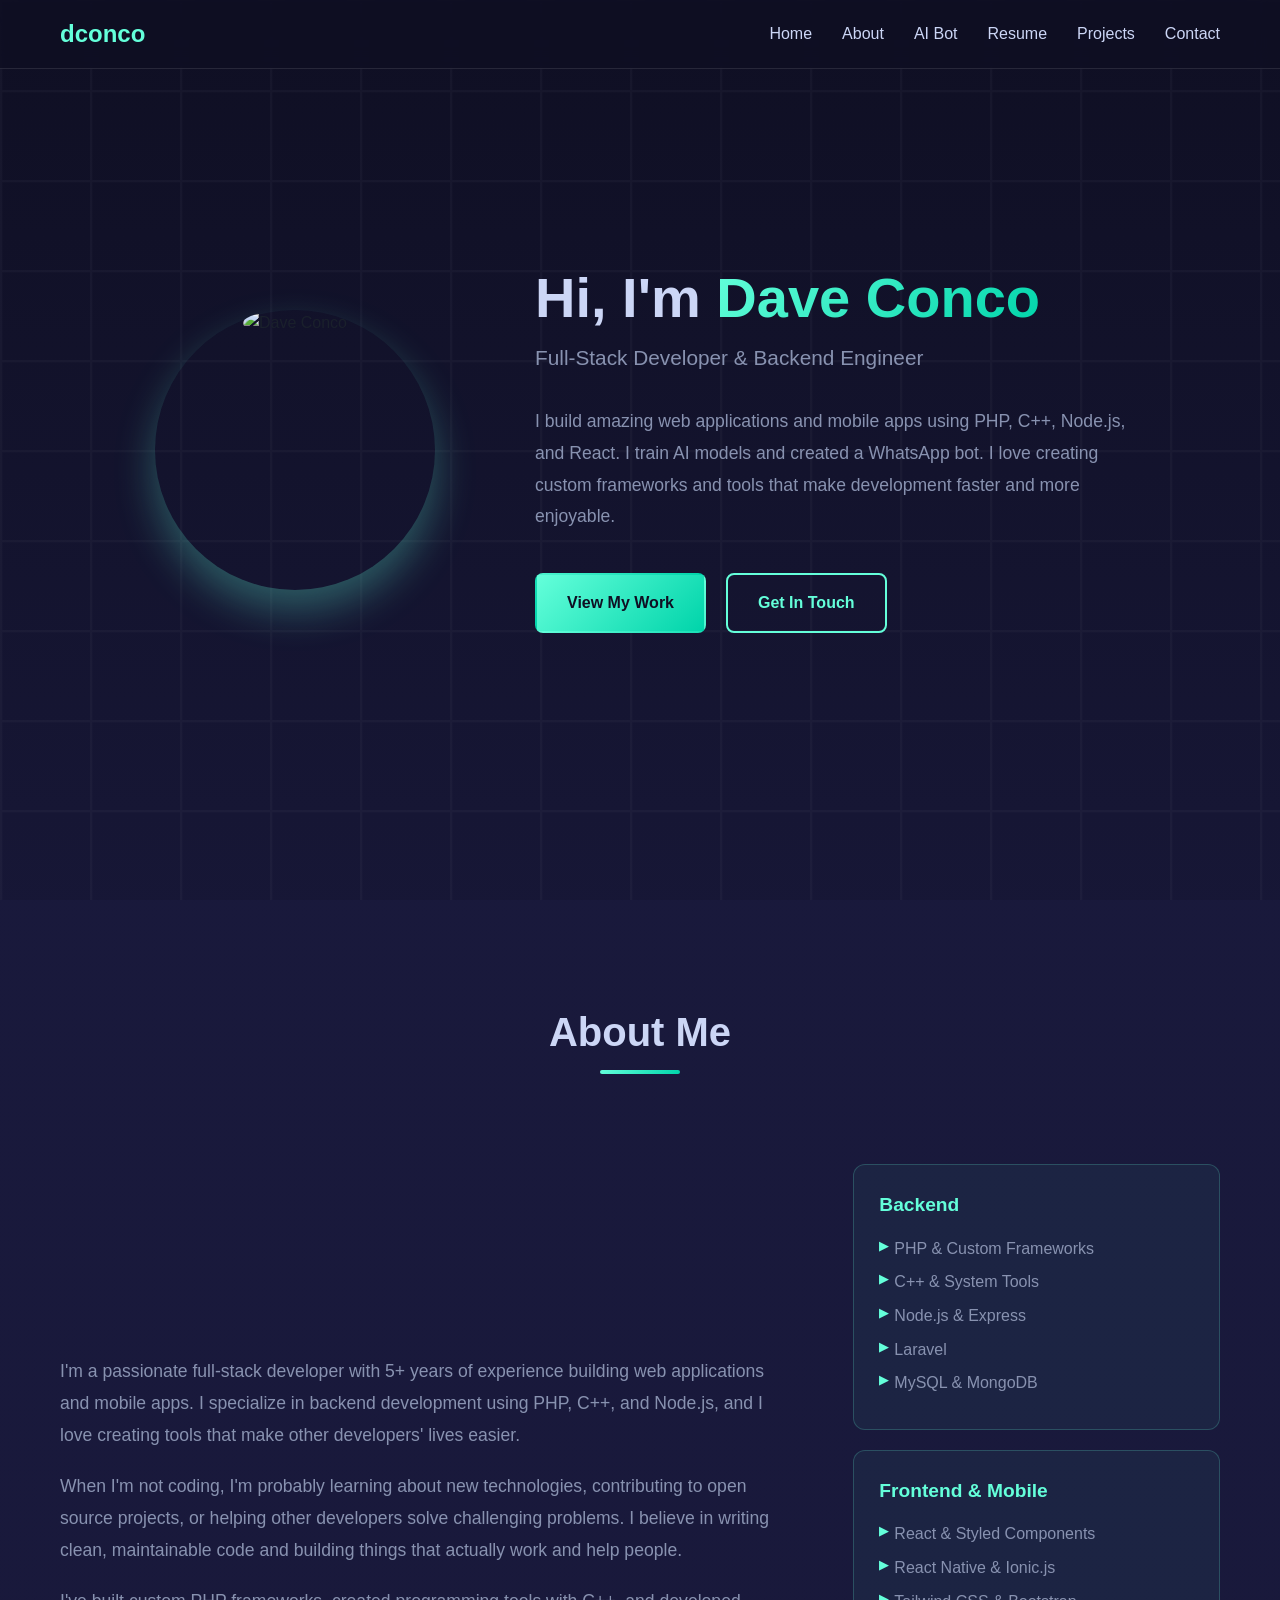
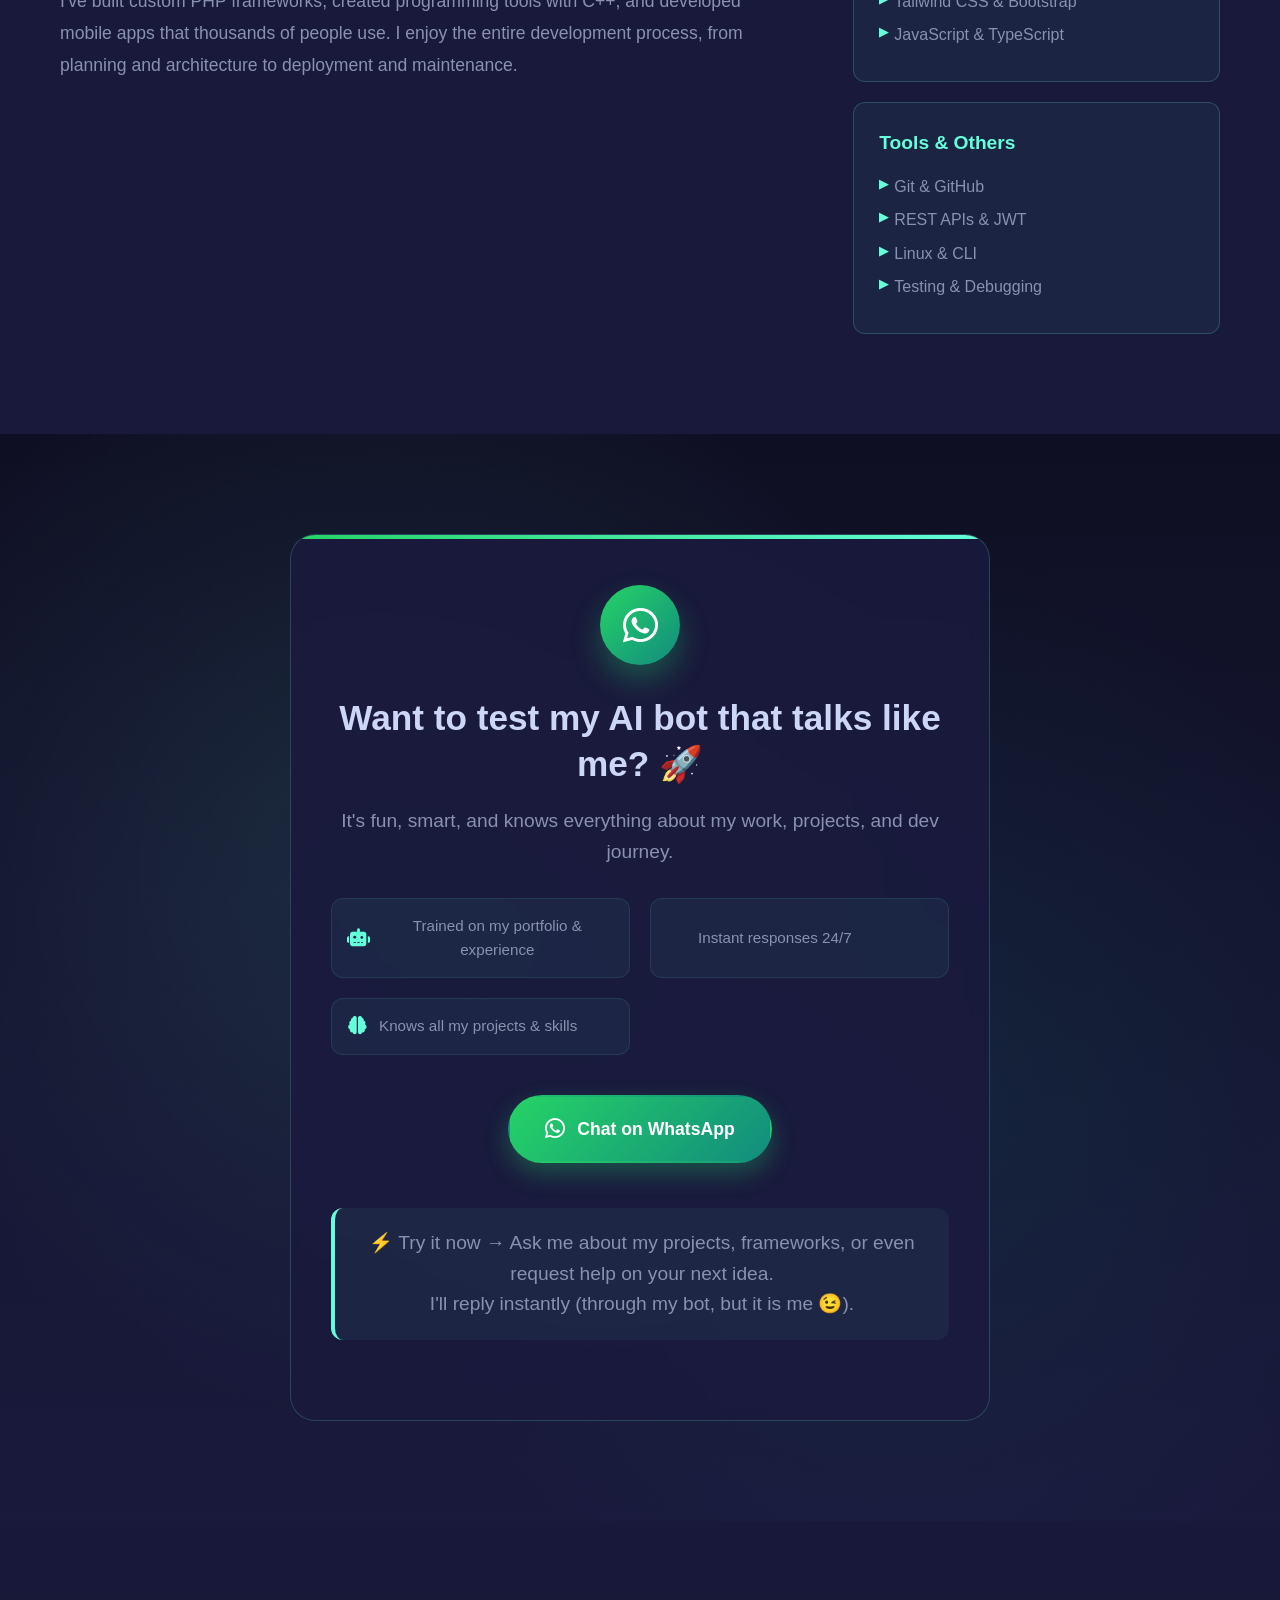
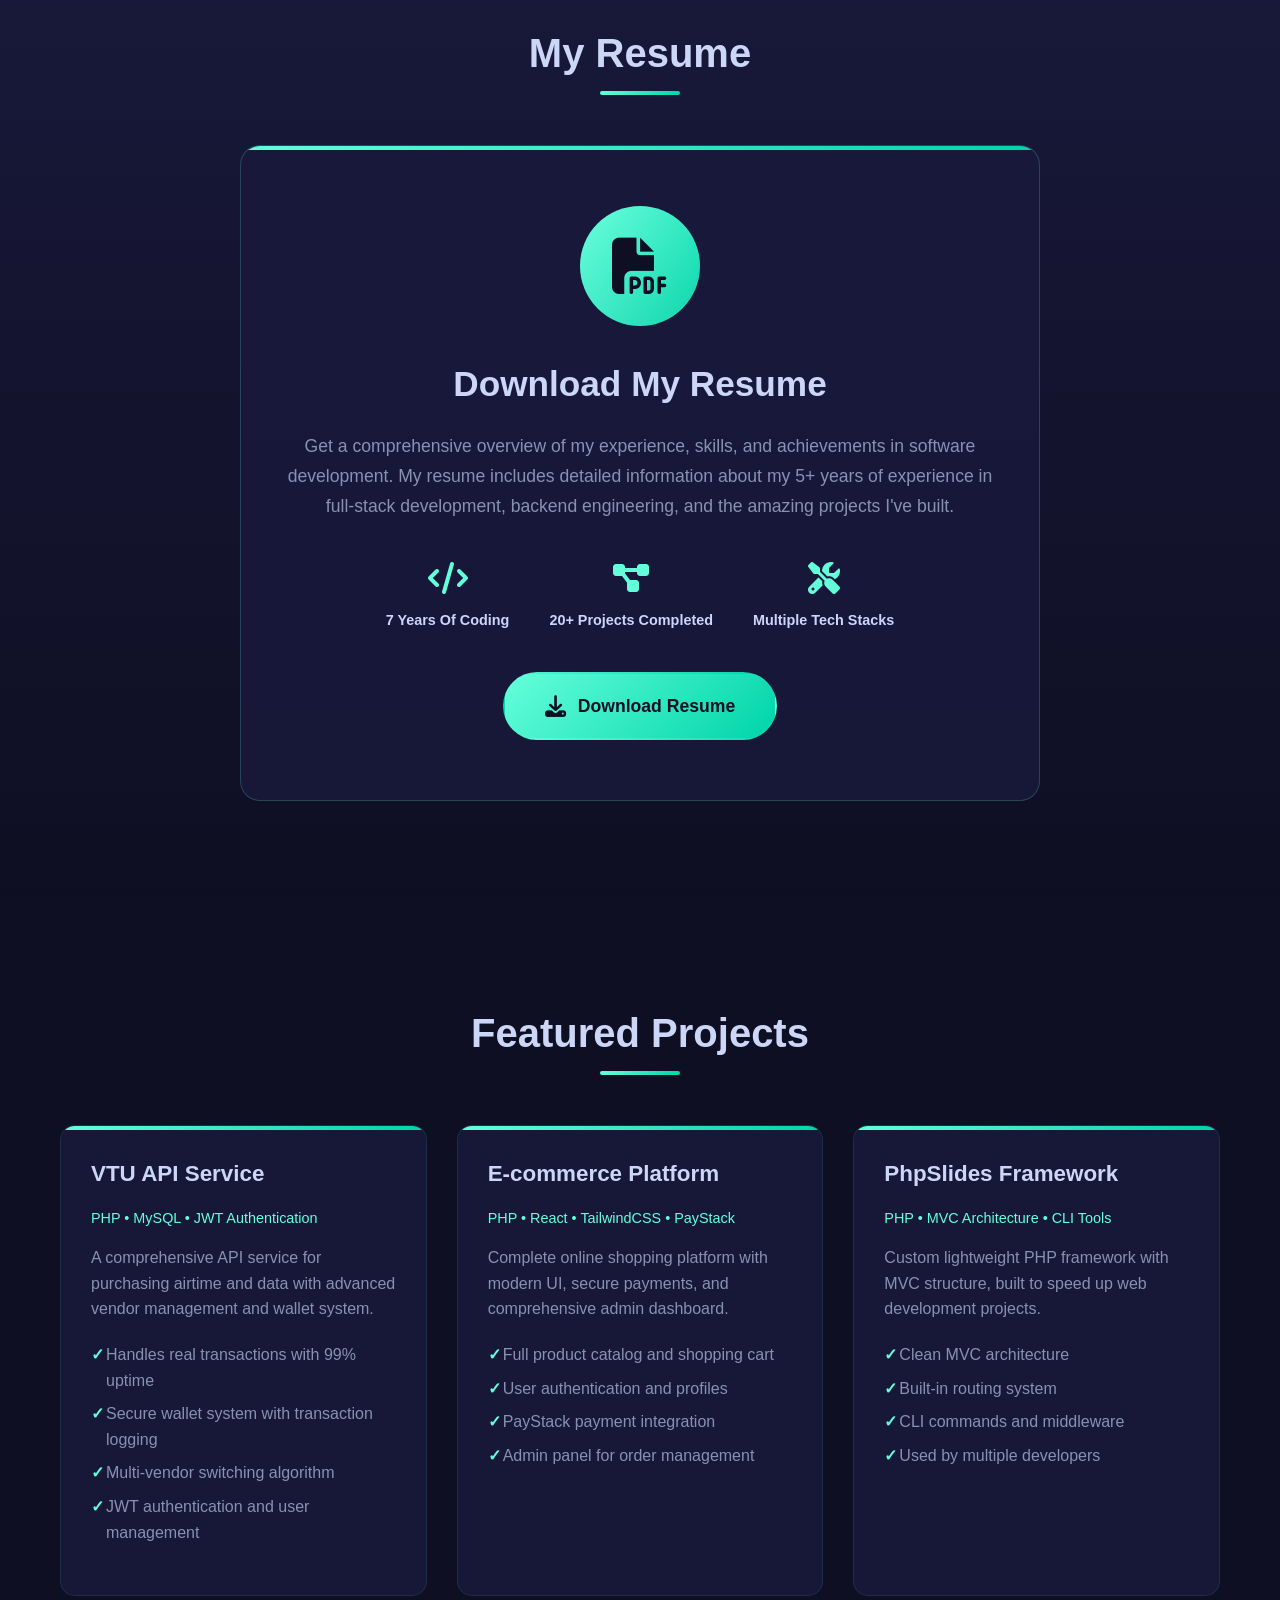
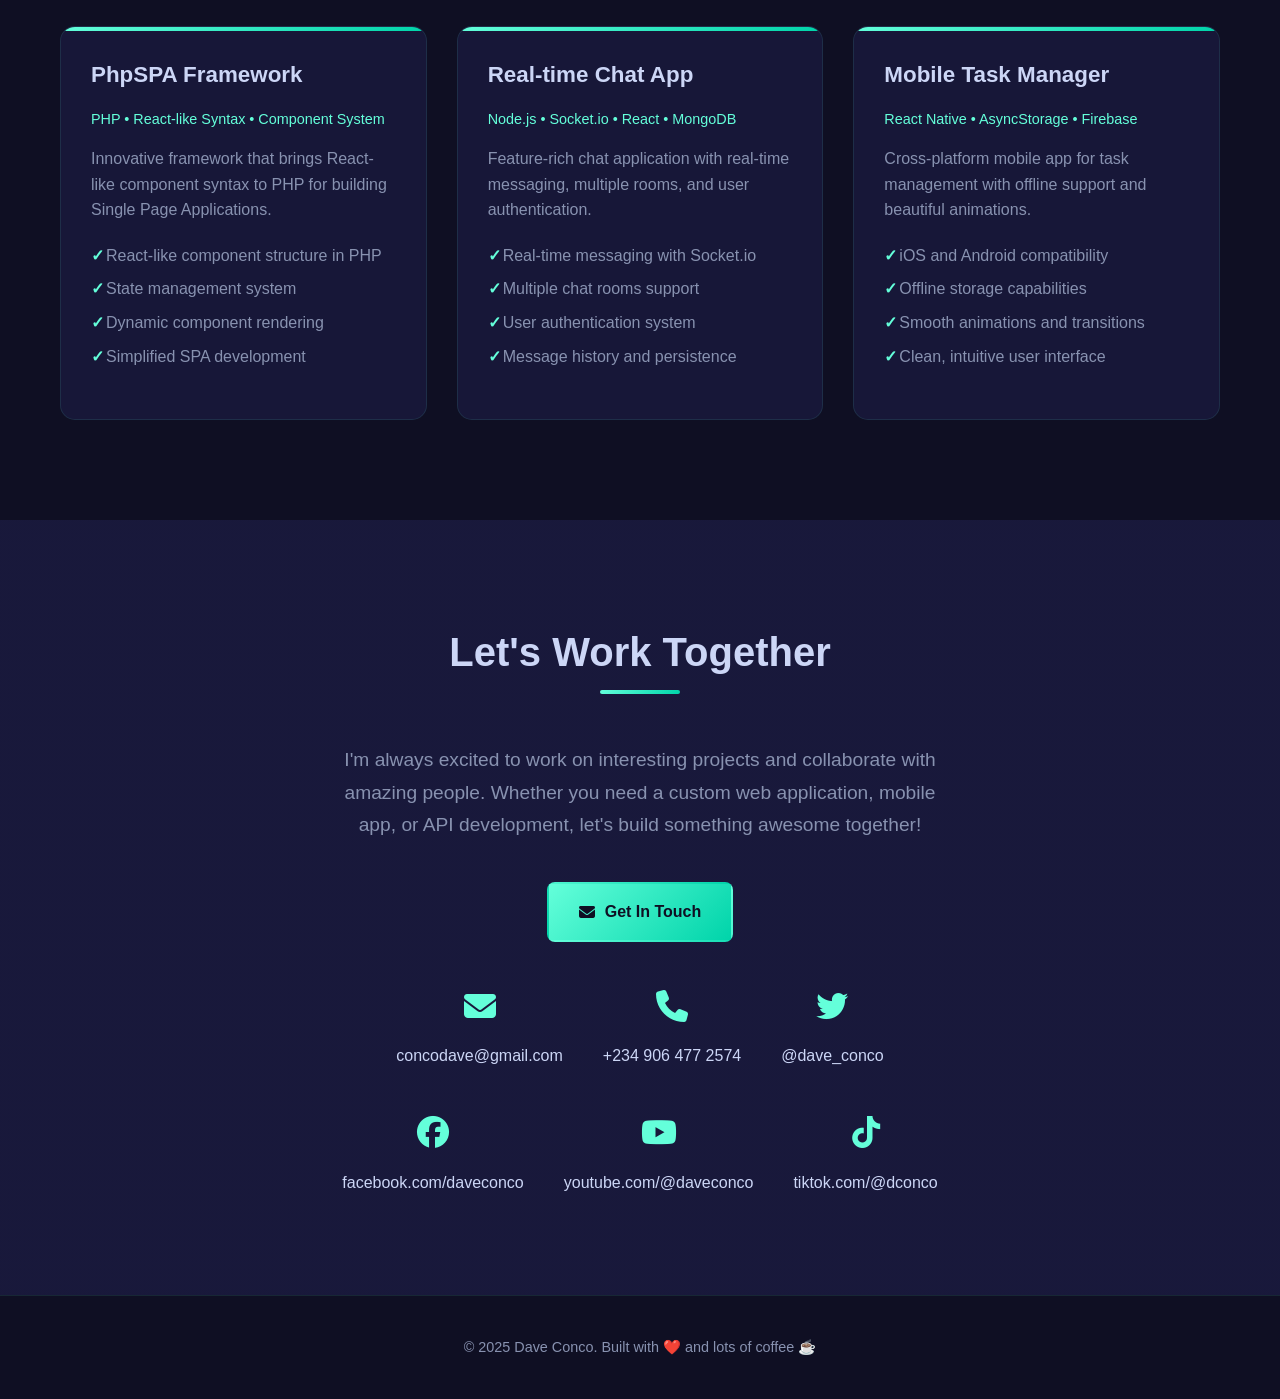
==== index.html @ a8ca1ff0 "updated years of experience" ====
<!doctype html>
<html lang="en">
	<head>
		<meta charset="UTF-8" />
		<meta name="viewport" content="width=device-width, initial-scale=1.0" />
		<title>
			Dave Conco - Full-Stack Developer & Backend Engineer | Portfolio
		</title>

		<!-- PRIMARY META TAGS -->
		<meta name="author" content="Dave Conco" />
		<meta name="developer" content="dconco" />
		<meta name="copyright" content="Dave Conco" />
		<meta name="robots" content="index, follow" />
		<meta name="language" content="English" />
		<meta name="revisit-after" content="7 days" />
		<meta
			name="keywords"
			content="Dave Conco, dconco, full-stack developer, backend engineer, software developer, web developer, PHP developer, Node.js developer, React developer, mobile app developer, portfolio, resume, programmer, PhpSPA, C++ developer, Laravel developer, API developer"
		/>
		<meta
			name="description"
			content="Dave Conco is a Full-Stack Developer & Backend Engineer with 5+ years of experience. Specializing in PHP, C++, Node.js, React, and mobile app development. Creator of PhpSlides framework and multiple successful web applications."
		/>

		<!-- CANONICAL URL -->
		<link rel="canonical" href="https://dconco.github.io/" />

		<!-- OPEN GRAPH / FACEBOOK META TAGS -->
		<meta property="og:type" content="website" />
		<meta property="og:url" content="https://dconco.github.io/" />
		<meta property="og:site_name" content="Dave Conco Portfolio" />
		<meta
			property="og:title"
			content="Dave Conco - Full-Stack Developer & Backend Engineer"
		/>
		<meta
			property="og:description"
			content="Full-Stack Developer with 5+ years of experience building web applications and mobile apps. Specializing in PHP, C++, Node.js, React, and backend engineering."
		/>
		<meta
			property="og:image"
			content="https://raw.githubusercontent.com/dconco/dconco/refs/heads/main/profile3.png"
		/>
		<meta
			property="og:image:secure_url"
			content="https://raw.githubusercontent.com/dconco/dconco/refs/heads/main/profile3.png"
		/>
		<meta property="og:image:width" content="1200" />
		<meta property="og:image:height" content="630" />
		<meta property="og:image:alt" content="Dave Conco - Software Developer" />
		<meta property="og:locale" content="en_US" />

		<!-- TWITTER CARD META TAGS -->
		<meta name="twitter:card" content="summary_large_image" />
		<meta name="twitter:url" content="https://dconco.github.io/" />
		<meta
			name="twitter:title"
			content="Dave Conco - Full-Stack Developer & Backend Engineer"
		/>
		<meta
			name="twitter:description"
			content="Full-Stack Developer with 5+ years of experience building web applications and mobile apps. Specializing in PHP, C++, Node.js, React, and backend engineering."
		/>
		<meta
			name="twitter:image"
			content="https://raw.githubusercontent.com/dconco/dconco/refs/heads/main/profile3.png"
		/>
		<meta
			name="twitter:image:alt"
			content="Dave Conco - Software Developer"
		/>
		<meta name="twitter:creator" content="@dave_conco" />
		<meta name="twitter:site" content="@dave_conco" />

		<!-- THEME COLOR FOR MOBILE BROWSERS -->
		<meta name="theme-color" content="#667eea" />
		<meta name="msapplication-TileColor" content="#667eea" />

		<!-- FAV AND ICONS   -->
		<link
			rel="icon"
			href="https://raw.githubusercontent.com/dconco/dconco/refs/heads/main/profile3.png"
		/>
		<link
			rel="shortcut icon"
			href="https://raw.githubusercontent.com/dconco/dconco/refs/heads/main/profile3.png"
		/>
		<link
			rel="apple-touch-icon"
			href="https://raw.githubusercontent.com/dconco/dconco/refs/heads/main/profile3.png"
		/>

		<!-- STYLESHEET -->
		<link
			rel="stylesheet"
			href="https://cdnjs.cloudflare.com/ajax/libs/font-awesome/6.4.0/css/all.min.css"
		/>
		<link rel="stylesheet" href="css/style.css" type="text/css" media="all" />

		<!-- STRUCTURED DATA (JSON-LD) -->
		<script type="application/ld+json">
			{
				"@context": "https://schema.org",
				"@type": "Person",
				"name": "Dave Conco",
				"alternateName": "dconco",
				"url": "https://dconco.github.io",
				"image": "https://raw.githubusercontent.com/dconco/dconco/refs/heads/main/profile3.png",
				"jobTitle": "Full-Stack Developer & Backend Engineer",
				"worksFor": {
					"@type": "Organization",
					"name": "Freelance"
				},
				"description": "Full-Stack Developer with 5+ years of experience building web applications and mobile apps",
				"email": "concodave@gmail.com",
				"telephone": "+2349064772574",
				"sameAs": [
					"https://github.com/dconco",
					"https://x.com/dave_conco",
					"https://facebook.com/daveconco",
					"https://youtube.com/@daveconco",
					"https://tiktok.com/@dconco"
				],
				"knowsAbout": [
					"PHP",
					"C++",
					"Node.js",
					"React",
					"React Native",
					"Laravel",
					"MySQL",
					"MongoDB",
					"Full-Stack Development",
					"Backend Engineering",
					"Mobile App Development",
					"API Development"
				]
			}
		</script>
		<script type="application/ld+json">
			{
				"@context": "https://schema.org",
				"@type": "WebSite",
				"name": "Dave Conco Portfolio",
				"url": "https://dconco.github.io",
				"description": "Portfolio website of Dave Conco - Full-Stack Developer & Backend Engineer",
				"author": {
					"@type": "Person",
					"name": "Dave Conco"
				},
				"inLanguage": "en-US"
			}
		</script>
		<script type="application/ld+json">
			{
				"@context": "https://schema.org",
				"@type": "ProfilePage",
				"mainEntity": {
					"@type": "Person",
					"name": "Dave Conco",
					"alternateName": "dconco",
					"url": "https://dconco.github.io",
					"image": "https://raw.githubusercontent.com/dconco/dconco/refs/heads/main/profile3.png",
					"description": "Full-Stack Developer & Backend Engineer with 5+ years of experience"
				}
			}
		</script>
	</head>
	<body>
		<nav>
			<div class="container">
				<a href="#" class="logo">dconco</a>
				<ul class="nav-links">
					<li><a href="#home">Home</a></li>
					<li><a href="#about">About</a></li>
					<li><a href="#ai-bot">AI Bot</a></li>
					<li><a href="#resume">Resume</a></li>
					<li><a href="#projects">Projects</a></li>
					<li><a href="#contact">Contact</a></li>
				</ul>
			</div>
		</nav>

		<section id="home" class="hero">
			<div class="container">
				<div class="hero-content">
					<div class="hero-image floating">
						<div class="profile-pic">
							<img
								src="https://raw.githubusercontent.com/dconco/dconco/refs/heads/main/profile3.png"
								alt="Dave Conco"
							/>
						</div>
					</div>
					<div class="hero-text animate-in">
						<h1>Hi, I'm <span class="highlight">Dave Conco</span></h1>
						<p class="subtitle">
							Full-Stack Developer & Backend Engineer
						</p>
						<p>
							I build amazing web applications and mobile apps using PHP,
							C++, Node.js, and React. I train AI models and created a
							WhatsApp bot. I love creating custom frameworks and tools
							that make development faster and more enjoyable.
						</p>
						<div class="cta-buttons">
							<a href="#projects" class="btn btn-primary"
								>View My Work</a
							>
							<a href="#contact" class="btn btn-secondary"
								>Get In Touch</a
							>
						</div>
					</div>
				</div>
			</div>
		</section>

		<section id="about" class="about">
			<div class="container">
				<h2 class="section-title">About Me</h2>
				<div class="about-content">
					<div class="about-text">
						<p>
							I'm a passionate full-stack developer with 5+ years of
							experience building web applications and mobile apps. I
							specialize in backend development using PHP, C++, and
							Node.js, and I love creating tools that make other
							developers' lives easier.
						</p>
						<p>
							When I'm not coding, I'm probably learning about new
							technologies, contributing to open source projects, or
							helping other developers solve challenging problems. I
							believe in writing clean, maintainable code and building
							things that actually work and help people.
						</p>
						<p>
							I've built custom PHP frameworks, created programming tools
							with C++, and developed mobile apps that thousands of
							people use. I enjoy the entire development process, from
							planning and architecture to deployment and maintenance.
						</p>
					</div>
					<div class="skills-grid">
						<div class="skill-category">
							<h3>Backend</h3>
							<ul>
								<li>PHP & Custom Frameworks</li>
								<li>C++ & System Tools</li>
								<li>Node.js & Express</li>
								<li>Laravel</li>
								<li>MySQL & MongoDB</li>
							</ul>
						</div>
						<div class="skill-category">
							<h3>Frontend & Mobile</h3>
							<ul>
								<li>React & Styled Components</li>
								<li>React Native & Ionic.js</li>
								<li>Tailwind CSS & Bootstrap</li>
								<li>JavaScript & TypeScript</li>
							</ul>
						</div>
						<div class="skill-category">
							<h3>Tools & Others</h3>
							<ul>
								<li>Git & GitHub</li>
								<li>REST APIs & JWT</li>
								<li>Linux & CLI</li>
								<li>Testing & Debugging</li>
							</ul>
						</div>
					</div>
				</div>
			</div>
		</section>

		<section id="ai-bot" class="ai-bot">
			<div class="container">
				<div class="ai-bot-content">
					<div class="ai-bot-card">
						<div class="ai-bot-icon">
							<i class="fab fa-whatsapp"></i>
						</div>
						<h2>Want to test my AI bot that talks like me? 🚀</h2>
						<p>
							It's fun, smart, and knows everything about my work,
							projects, and dev journey.
						</p>
						<div class="ai-bot-features">
							<div class="feature-item">
								<i class="fas fa-robot"></i>
								<span>Trained on my portfolio & experience</span>
							</div>
							<div class="feature-item">
								<i class="fas fa-lightning-bolt"></i>
								<span>Instant responses 24/7</span>
							</div>
							<div class="feature-item">
								<i class="fas fa-brain"></i>
								<span>Knows all my projects & skills</span>
							</div>
						</div>
						<a
							href="https://wa.me/2349064772574?text=Hi%20Dave!%20Coming%20from%20your%20portfolio,%20whats'up!"
							class="btn btn-whatsapp"
							target="_blank"
							rel="noopener noreferrer"
						>
							<i class="fab fa-whatsapp"></i>
							Chat on WhatsApp
						</a>
						<p class="ai-bot-cta">
							⚡ Try it now → Ask me about my projects, frameworks, or
							even request help on your next idea.<br />
							I'll reply instantly (through my bot, but it is me 😉).
						</p>
					</div>
				</div>
			</div>
		</section>

		<section id="resume" class="resume">
			<div class="container">
				<h2 class="section-title">My Resume</h2>
				<div class="resume-content">
					<div class="resume-preview">
						<div class="resume-icon">
							<i class="fas fa-file-pdf"></i>
						</div>
						<h3>Download My Resume</h3>
						<p>
							Get a comprehensive overview of my experience, skills, and
							achievements in software development. My resume includes
							detailed information about my 5+ years of experience in
							full-stack development, backend engineering, and the
							amazing projects I've built.
						</p>
						<div class="resume-highlights">
							<div class="highlight-item">
								<i class="fas fa-code"></i>
								<span>7 Years Of Coding</span>
							</div>
							<div class="highlight-item">
								<i class="fas fa-project-diagram"></i>
								<span>20+ Projects Completed</span>
							</div>
							<div class="highlight-item">
								<i class="fas fa-tools"></i>
								<span>Multiple Tech Stacks</span>
							</div>
						</div>
						<a
							href="https://drive.google.com/file/d/12BoysAcxwwBIPOdyO3m_4AR2lLsDroHB/view?usp=sharing"
							class="btn btn-resume"
							target="_blank"
							rel="noopener noreferrer"
						>
							<i class="fas fa-download"></i>
							Download Resume
						</a>
					</div>
				</div>
			</div>
		</section>

		<section id="projects" class="projects">
			<div class="container">
				<h2 class="section-title">Featured Projects</h2>
				<div class="projects-grid">
					<div class="project-card">
						<h3>VTU API Service</h3>
						<div class="project-tech">
							PHP • MySQL • JWT Authentication
						</div>
						<p>
							A comprehensive API service for purchasing airtime and data
							with advanced vendor management and wallet system.
						</p>
						<ul>
							<li>Handles real transactions with 99% uptime</li>
							<li>Secure wallet system with transaction logging</li>
							<li>Multi-vendor switching algorithm</li>
							<li>JWT authentication and user management</li>
						</ul>
					</div>

					<div class="project-card">
						<h3>E-commerce Platform</h3>
						<div class="project-tech">
							PHP • React • TailwindCSS • PayStack
						</div>
						<p>
							Complete online shopping platform with modern UI, secure
							payments, and comprehensive admin dashboard.
						</p>
						<ul>
							<li>Full product catalog and shopping cart</li>
							<li>User authentication and profiles</li>
							<li>PayStack payment integration</li>
							<li>Admin panel for order management</li>
						</ul>
					</div>

					<div class="project-card">
						<h3>PhpSlides Framework</h3>
						<div class="project-tech">
							PHP • MVC Architecture • CLI Tools
						</div>
						<p>
							Custom lightweight PHP framework with MVC structure, built
							to speed up web development projects.
						</p>
						<ul>
							<li>Clean MVC architecture</li>
							<li>Built-in routing system</li>
							<li>CLI commands and middleware</li>
							<li>Used by multiple developers</li>
						</ul>
					</div>

					<div class="project-card">
						<h3>PhpSPA Framework</h3>
						<div class="project-tech">
							PHP • React-like Syntax • Component System
						</div>
						<p>
							Innovative framework that brings React-like component
							syntax to PHP for building Single Page Applications.
						</p>
						<ul>
							<li>React-like component structure in PHP</li>
							<li>State management system</li>
							<li>Dynamic component rendering</li>
							<li>Simplified SPA development</li>
						</ul>
					</div>

					<div class="project-card">
						<h3>Real-time Chat App</h3>
						<div class="project-tech">
							Node.js • Socket.io • React • MongoDB
						</div>
						<p>
							Feature-rich chat application with real-time messaging,
							multiple rooms, and user authentication.
						</p>
						<ul>
							<li>Real-time messaging with Socket.io</li>
							<li>Multiple chat rooms support</li>
							<li>User authentication system</li>
							<li>Message history and persistence</li>
						</ul>
					</div>

					<div class="project-card">
						<h3>Mobile Task Manager</h3>
						<div class="project-tech">
							React Native • AsyncStorage • Firebase
						</div>
						<p>
							Cross-platform mobile app for task management with offline
							support and beautiful animations.
						</p>
						<ul>
							<li>iOS and Android compatibility</li>
							<li>Offline storage capabilities</li>
							<li>Smooth animations and transitions</li>
							<li>Clean, intuitive user interface</li>
						</ul>
					</div>
				</div>
			</div>
		</section>

		<section id="contact" class="contact">
			<div class="container">
				<h2 class="section-title">Let's Work Together</h2>
				<div class="contact-content">
					<p>
						I'm always excited to work on interesting projects and
						collaborate with amazing people. Whether you need a custom web
						application, mobile app, or API development, let's build
						something awesome together!
					</p>
					<a href="https://wa.me/+2348025983267" class="btn btn-primary">
						<i class="fas fa-envelope"></i> Get In Touch
					</a>
					<div class="contact-info">
						<a href="mailto:concodave@gmail.com" class="contact-item">
							<div class="icon"><i class="fas fa-envelope"></i></div>
							<div>concodave@gmail.com</div>
						</a>
						<a href="tel:+2349064772574" class="contact-item">
							<div class="icon"><i class="fas fa-phone"></i></div>
							<div>+234 906 477 2574</div>
						</a>
						<a
							href="https://x.com/@dave_conco"
							class="contact-item"
							target="_blank"
						>
							<div class="icon"><i class="fab fa-twitter"></i></div>
							<div>@dave_conco</div>
						</a>
						<a
							href="https://facebook.com/daveconco"
							class="contact-item"
							target="_blank"
						>
							<div class="icon"><i class="fab fa-facebook"></i></div>
							<div>facebook.com/daveconco</div>
						</a>
						<a
							href="https://youtube.com/@daveconco"
							class="contact-item"
							target="_blank"
						>
							<div class="icon"><i class="fab fa-youtube"></i></div>
							<div>youtube.com/@daveconco</div>
						</a>
						<a
							href="https://tiktok.com/@dconco"
							class="contact-item"
							target="_blank"
						>
							<div class="icon"><i class="fab fa-tiktok"></i></div>
							<div>tiktok.com/@dconco</div>
						</a>
					</div>
				</div>
			</div>
		</section>

		<footer>
			<div class="container">
				<p>&copy; 2025 Dave Conco. Built with ❤️ and lots of coffee ☕</p>
			</div>
		</footer>

		<script src="js/index.js" type="text/javascript" charset="utf-8"></script>
	</body>
</html>
---- css/style.css ----
* {
	margin: 0;
	padding: 0;
	box-sizing: border-box;
	outline: none;
	tap-highlight-color: transparent;
	-webkit-tap-highlight-color: transparent;
}

body {
	font-family:
		'Inter',
		-apple-system,
		BlinkMacSystemFont,
		'Segoe UI',
		Roboto,
		sans-serif;
	line-height: 1.6;
	color: #1a202c;
	scroll-behavior: smooth;
	background: #0f0f23;
}

.container {
	max-width: 1200px;
	margin: 0 auto;
	padding: 0 20px;
}

/* Navigation */
nav {
	position: fixed;
	top: 0;
	width: 100%;
	background: rgba(15, 15, 35, 0.95);
	backdrop-filter: blur(10px);
	z-index: 1000;
	padding: 15px 0;
	border-bottom: 1px solid rgba(255, 255, 255, 0.1);
}

nav .container {
	display: flex;
	justify-content: space-between;
	align-items: center;
}

.logo {
	font-size: 1.5em;
	font-weight: 700;
	color: #64ffda;
	text-decoration: none;
}

.nav-links {
	display: flex;
	list-style: none;
	gap: 30px;
}

.nav-links a {
	color: #ccd6f6;
	text-decoration: none;
	font-weight: 500;
	transition: color 0.3s ease;
	position: relative;
}

.nav-links a:hover {
	color: #64ffda;
}

.nav-links a::after {
	content: '';
	position: absolute;
	bottom: -5px;
	left: 0;
	width: 0;
	height: 2px;
	background: #64ffda;
	transition: width 0.3s ease;
}

.nav-links a:hover::after {
	width: 100%;
}

/* Hero Section */
.hero {
	min-height: 100vh;
	display: flex;
	align-items: center;
	position: relative;
	overflow: hidden;
	background:
		linear-gradient(rgba(15, 15, 35, 0.7), rgba(26, 26, 62, 0.7)),
		url('https://images.unsplash.com/photo-1639762681057-408e52192e55?q=80&w=2232&auto=format&fit=crop')
			center/cover;
}

.hero::before {
	content: '';
	position: absolute;
	top: 0;
	left: 0;
	right: 0;
	bottom: 0;
	background: url('data:image/svg+xml,<svg xmlns="http://www.w3.org/2000/svg" viewBox="0 0 100 100"><defs><pattern id="grid" width="10" height="10" patternUnits="userSpaceOnUse"><path d="M 10 0 L 0 0 0 10" fill="none" stroke="%23ffffff" stroke-width="0.5" opacity="0.1"/></pattern></defs><rect width="100" height="100" fill="url(%23grid)"/></svg>');
	opacity: 0.3;
}

.hero-content {
	display: grid;
	grid-template-columns: 300px 1fr;
	gap: 90px;
	align-items: center;
	position: relative;
	z-index: 2;
}

.hero-text h1 {
	font-size: 3.5em;
	font-weight: 800;
	color: #ccd6f6;
	margin-bottom: 10px;
	line-height: 1.1;
}

.hero-text .highlight {
	color: #64ffda;
	background: linear-gradient(135deg, #64ffda, #00d4aa);
	-webkit-background-clip: text;
	-webkit-text-fill-color: transparent;
	background-clip: text;
}

.hero-text .subtitle {
	font-size: 1.3em;
	color: #8892b0;
	margin-bottom: 30px;
	font-weight: 400;
}

.hero-text p {
	font-size: 1.1em;
	color: #8892b0;
	margin-bottom: 40px;
	max-width: 600px;
	line-height: 1.8;
}

.hero-image {
	position: relative;
	text-align: center;
	margin: auto;
}

.profile-pic {
	width: 280px;
	height: 280px;
	border-radius: 50%;
	box-shadow: 0 20px 40px rgba(100, 255, 218, 0.3);
	transition:
		transform 0.3s ease,
		box-shadow 0.3s ease;
}

.profile-pic:hover {
	transform: scale(1.05) rotate(5deg);
	box-shadow: 0 25px 50px rgba(100, 255, 218, 0.4);
}

.profile-pic img {
	width: 100%;
	height: 100%;
	border-radius: 50%;
	object-fit: cover;
}

.cta-buttons {
	display: flex;
	gap: 20px;
	flex-wrap: wrap;
}

.btn {
	padding: 15px 30px;
	border-radius: 8px;
	text-decoration: none;
	font-weight: 600;
	transition: all 0.3s ease;
	border: 2px solid transparent;
	cursor: pointer;
	display: inline-flex;
	align-items: center;
	gap: 10px;
}

.btn-primary {
	background: linear-gradient(135deg, #64ffda, #00d4aa);
	color: #0f0f23;
}

.btn-primary:hover {
	transform: translateY(-2px);
	box-shadow: 0 10px 20px rgba(100, 255, 218, 0.3);
}

.btn-secondary {
	color: #64ffda;
	border-color: #64ffda;
	background: transparent;
}

.btn-secondary:hover {
	background: rgba(100, 255, 218, 0.1);
	transform: translateY(-2px);
}

/* About Section */
.about {
	padding: 100px 0;
	background:
		linear-gradient(rgba(26, 26, 62, 0.9), rgba(26, 26, 62, 0.9)),
		url('https://images.unsplash.com/photo-1518770660439-4636190af475?q=80&w=2340&auto=format&fit=crop')
			center/cover;
}

.section-title {
	font-size: 2.5em;
	font-weight: 700;
	color: #ccd6f6;
	text-align: center;
	margin-bottom: 60px;
	position: relative;
}

.section-title::after {
	content: '';
	position: absolute;
	bottom: -10px;
	left: 50%;
	transform: translateX(-50%);
	width: 80px;
	height: 4px;
	background: linear-gradient(135deg, #64ffda, #00d4aa);
	border-radius: 2px;
}

.about-content {
	display: grid;
	grid-template-columns: 2fr 1fr;
	gap: 60px;
	align-items: center;
}

.about-text {
	font-size: 1.1em;
	color: #8892b0;
	line-height: 1.8;
}

.about-text p {
	margin-bottom: 20px;
}

.skills-grid {
	display: grid;
	grid-template-columns: repeat(auto-fit, minmax(200px, 1fr));
	gap: 20px;
	margin-top: 40px;
}

.skill-category {
	background: rgba(100, 255, 218, 0.05);
	padding: 25px;
	border-radius: 12px;
	border: 1px solid rgba(100, 255, 218, 0.2);
	transition: transform 0.3s ease;
}

.skill-category:hover {
	transform: translateY(-5px);
	border-color: rgba(100, 255, 218, 0.4);
}

.skill-category h3 {
	color: #64ffda;
	margin-bottom: 15px;
	font-size: 1.2em;
}

.skill-category ul {
	list-style: none;
}

.skill-category li {
	color: #8892b0;
	margin-bottom: 8px;
	padding-left: 15px;
	position: relative;
}

.skill-category li::before {
	content: '▶';
	position: absolute;
	left: 0;
	color: #64ffda;
	font-size: 0.8em;
}

/* AI Bot Section */
.ai-bot {
	padding: 100px 0;
	background:
		linear-gradient(rgba(15, 15, 35, 0.95), rgba(26, 26, 62, 0.95)),
		url('https://images.unsplash.com/photo-1676299081847-824916de030a?q=80&w=2340&auto=format&fit=crop')
			center/cover;
	text-align: center;
	position: relative;
}

.ai-bot::before {
	content: '';
	position: absolute;
	top: 0;
	left: 0;
	right: 0;
	bottom: 0;
	background: radial-gradient(
			circle at 30% 40%,
			rgba(100, 255, 218, 0.1) 0%,
			transparent 50%
		),
		radial-gradient(
			circle at 70% 60%,
			rgba(0, 212, 170, 0.08) 0%,
			transparent 50%
		);
	pointer-events: none;
}

.ai-bot-content {
	max-width: 700px;
	margin: 0 auto;
	position: relative;
	z-index: 2;
}

.ai-bot-card {
	background: rgba(26, 26, 62, 0.9);
	border-radius: 25px;
	padding: 50px 40px;
	border: 1px solid rgba(100, 255, 218, 0.2);
	position: relative;
	overflow: hidden;
	transition: all 0.3s ease;
	backdrop-filter: blur(10px);
}

.ai-bot-card::before {
	content: '';
	position: absolute;
	top: 0;
	left: 0;
	right: 0;
	height: 4px;
	background: linear-gradient(135deg, #25d366, #64ffda);
}

.ai-bot-card:hover {
	transform: translateY(-10px);
	border-color: rgba(100, 255, 218, 0.4);
	box-shadow: 0 25px 50px rgba(37, 211, 102, 0.2);
}

.ai-bot-icon {
	width: 80px;
	height: 80px;
	background: linear-gradient(135deg, #25d366, #128c7e);
	border-radius: 50%;
	display: flex;
	align-items: center;
	justify-content: center;
	margin: 0 auto 30px;
	font-size: 2.5em;
	color: white;
	animation: pulse 2s infinite;
	box-shadow: 0 15px 30px rgba(37, 211, 102, 0.3);
}

@keyframes pulse {
	0%,
	100% {
		transform: scale(1);
		box-shadow: 0 15px 30px rgba(37, 211, 102, 0.3);
	}
	50% {
		transform: scale(1.05);
		box-shadow: 0 20px 40px rgba(37, 211, 102, 0.4);
	}
}

.ai-bot-card h2 {
	color: #ccd6f6;
	font-size: 2.2em;
	margin-bottom: 20px;
	line-height: 1.3;
	font-weight: 700;
}

.ai-bot-card > p {
	color: #8892b0;
	font-size: 1.2em;
	margin-bottom: 30px;
	line-height: 1.6;
}

.ai-bot-features {
	display: grid;
	grid-template-columns: repeat(auto-fit, minmax(200px, 1fr));
	gap: 20px;
	margin-bottom: 40px;
}

.feature-item {
	display: flex;
	align-items: center;
	gap: 12px;
	color: #8892b0;
	font-size: 0.95em;
	padding: 15px;
	background: rgba(100, 255, 218, 0.05);
	border-radius: 12px;
	border: 1px solid rgba(100, 255, 218, 0.1);
	transition: all 0.3s ease;
}

.feature-item:hover {
	background: rgba(100, 255, 218, 0.1);
	border-color: rgba(100, 255, 218, 0.2);
	transform: translateY(-2px);
}

.feature-item i {
	color: #64ffda;
	font-size: 1.2em;
	min-width: 20px;
}

.btn-whatsapp {
	background: linear-gradient(135deg, #25d366, #128c7e);
	color: white;
	padding: 18px 35px;
	border-radius: 50px;
	text-decoration: none;
	font-weight: 600;
	font-size: 1.1em;
	display: inline-flex;
	align-items: center;
	gap: 12px;
	transition: all 0.3s ease;
	border: 2px solid transparent;
	margin-bottom: 25px;
	box-shadow: 0 10px 25px rgba(37, 211, 102, 0.3);
}

.btn-whatsapp:hover {
	transform: translateY(-3px);
	box-shadow: 0 15px 35px rgba(37, 211, 102, 0.4);
	background: linear-gradient(135deg, #128c7e, #25d366);
}

.btn-whatsapp i {
	font-size: 1.3em;
	animation: bounce 2s infinite;
}

@keyframes bounce {
	0%,
	20%,
	50%,
	80%,
	100% {
		transform: translateY(0);
	}
	40% {
		transform: translateY(-5px);
	}
	60% {
		transform: translateY(-3px);
	}
}

.ai-bot-cta {
	color: #8892b0;
	font-size: 0.95em;
	line-height: 1.6;
	margin-top: 20px;
	padding: 20px;
	background: rgba(100, 255, 218, 0.05);
	border-radius: 12px;
	border-left: 4px solid #64ffda;
}

/* Resume Section */
.resume {
	padding: 100px 0;
	background:
		linear-gradient(rgba(26, 26, 62, 0.9), rgba(15, 15, 35, 0.9)),
		url('https://images.unsplash.com/photo-1586281380349-632531db7ed4?q=80&w=2340&auto=format&fit=crop')
			center/cover;
	text-align: center;
}

.resume-content {
	max-width: 800px;
	margin: 0 auto;
}

.resume-preview {
	background: rgba(26, 26, 62, 0.8);
	border-radius: 20px;
	padding: 60px 40px;
	border: 1px solid rgba(100, 255, 218, 0.2);
	position: relative;
	overflow: hidden;
	transition: all 0.3s ease;
}

.resume-preview::before {
	content: '';
	position: absolute;
	top: 0;
	left: 0;
	right: 0;
	height: 4px;
	background: linear-gradient(135deg, #64ffda, #00d4aa);
}

.resume-preview:hover {
	transform: translateY(-5px);
	border-color: rgba(100, 255, 218, 0.4);
	box-shadow: 0 25px 50px rgba(0, 0, 0, 0.3);
}

.resume-icon {
	width: 120px;
	height: 120px;
	background: linear-gradient(135deg, #64ffda, #00d4aa);
	border-radius: 50%;
	display: flex;
	align-items: center;
	justify-content: center;
	margin: 0 auto 30px;
	transition: all 0.3s ease;
	position: relative;
	overflow: hidden;
}

.resume-icon::before {
	content: '';
	position: absolute;
	top: 0;
	left: 0;
	right: 0;
	bottom: 0;
	background: linear-gradient(45deg, rgba(255, 255, 255, 0.1), transparent);
	border-radius: 50%;
}

.resume-icon i {
	font-size: 3.5em;
	color: #0f0f23;
	z-index: 1;
}

.resume-preview:hover .resume-icon {
	transform: scale(1.1) rotate(10deg);
}

.resume-preview h3 {
	font-size: 2.2em;
	color: #ccd6f6;
	margin-bottom: 20px;
	font-weight: 700;
}

.resume-preview p {
	font-size: 1.1em;
	color: #8892b0;
	line-height: 1.7;
	margin-bottom: 40px;
}

.resume-highlights {
	display: flex;
	justify-content: center;
	gap: 40px;
	margin-bottom: 40px;
	flex-wrap: wrap;
}

.highlight-item {
	display: flex;
	flex-direction: column;
	align-items: center;
	gap: 10px;
	color: #ccd6f6;
	transition: color 0.3s ease;
}

.highlight-item:hover {
	color: #64ffda;
}

.highlight-item i {
	font-size: 2em;
	color: #64ffda;
	margin-bottom: 5px;
}

.highlight-item span {
	font-size: 0.9em;
	font-weight: 600;
}

.btn-resume {
	background: linear-gradient(135deg, #64ffda, #00d4aa);
	color: #0f0f23;
	padding: 18px 40px;
	border-radius: 50px;
	text-decoration: none;
	font-weight: 700;
	font-size: 1.1em;
	display: inline-flex;
	align-items: center;
	gap: 12px;
	transition: all 0.3s ease;
	border: 2px solid transparent;
	position: relative;
	overflow: hidden;
}

.btn-resume::before {
	content: '';
	position: absolute;
	top: 0;
	left: 0;
	right: 0;
	bottom: 0;
	background: linear-gradient(45deg, rgba(255, 255, 255, 0.1), transparent);
	opacity: 0;
	transition: opacity 0.3s ease;
}

.btn-resume:hover::before {
	opacity: 1;
}

.btn-resume:hover {
	transform: translateY(-3px);
	box-shadow: 0 15px 30px rgba(100, 255, 218, 0.4);
}

.btn-resume i {
	font-size: 1.2em;
	transition: transform 0.3s ease;
}

.btn-resume:hover i {
	transform: scale(1.2);
}

/* Projects Section */
.projects {
	padding: 100px 0;
	background:
		linear-gradient(rgba(15, 15, 35, 0.9), rgba(15, 15, 35, 0.9)),
		url('https://images.unsplash.com/photo-1551288049-bebda4e38f71?q=80&w=2340&auto=format&fit=crop')
			center/cover;
}

.projects-grid {
	display: grid;
	grid-template-columns: repeat(auto-fit, minmax(350px, 1fr));
	gap: 30px;
	margin-top: 50px;
}

.project-card {
	background: rgba(26, 26, 62, 0.8);
	border-radius: 15px;
	padding: 30px;
	border: 1px solid rgba(100, 255, 218, 0.1);
	transition: all 0.3s ease;
	position: relative;
	overflow: hidden;
}

.project-card::before {
	content: '';
	position: absolute;
	top: 0;
	left: 0;
	right: 0;
	height: 4px;
	background: linear-gradient(135deg, #64ffda, #00d4aa);
}

.project-card:hover {
	transform: translateY(-10px);
	border-color: rgba(100, 255, 218, 0.3);
	box-shadow: 0 20px 40px rgba(0, 0, 0, 0.3);
}

.project-card h3 {
	color: #ccd6f6;
	font-size: 1.4em;
	margin-bottom: 15px;
}

.project-tech {
	color: #64ffda;
	font-size: 0.9em;
	margin-bottom: 15px;
	font-weight: 500;
}

.project-card p {
	color: #8892b0;
	line-height: 1.6;
	margin-bottom: 20px;
}

.project-card ul {
	list-style: none;
	margin-bottom: 20px;
}

.project-card li {
	color: #8892b0;
	margin-bottom: 8px;
	padding-left: 15px;
	position: relative;
}

.project-card li::before {
	content: '✓';
	position: absolute;
	left: 0;
	color: #64ffda;
	font-weight: bold;
}

.project-links {
	display: flex;
	gap: 15px;
}

.project-link {
	color: #64ffda;
	text-decoration: none;
	font-size: 0.9em;
	font-weight: 500;
	transition: color 0.3s ease;
}

.project-link:hover {
	color: #00d4aa;
}

/* Contact Section */
.contact {
	padding: 100px 0;
	background:
		linear-gradient(rgba(26, 26, 62, 0.9), rgba(26, 26, 62, 0.9)),
		url('https://images.unsplash.com/photo-1517430816045-df4b7de11d1d?q=80&w=2341&auto=format&fit=crop')
			center/cover;
	text-align: center;
}

.contact-content {
	max-width: 600px;
	margin: 0 auto;
}

.contact p {
	font-size: 1.2em;
	color: #8892b0;
	margin-bottom: 40px;
	line-height: 1.7;
}

.contact-info {
	display: flex;
	justify-content: center;
	gap: 40px;
	margin-top: 40px;
	flex-wrap: wrap;
}

.contact-item {
	display: flex;
	flex-direction: column;
	align-items: center;
	color: #ccd6f6;
	text-decoration: none;
	transition: color 0.3s ease;
	-webkit-tap-highlight-color: transparent;
	-moz-tap-highlight-color: transparent;
}

.contact-item:hover div {
	color: #00d4aa;
}

.contact-item .icon {
	color: #64ffda;
	font-size: 2em;
	margin-bottom: 10px;
}

/* Footer */
footer {
	background: #0f0f23;
	padding: 40px 0;
	text-align: center;
	border-top: 1px solid rgba(100, 255, 218, 0.1);
}

footer p {
	color: #8892b0;
	font-size: 0.9em;
}

/* Mobile Styles */
@media (max-width: 768px) {
	.nav-links {
		display: none;
	}

	.hero-content {
		grid-template-columns: 1fr;
		text-align: center;
		gap: 40px;
		margin-top: 120px;
	}

	.hero-text h1 {
		font-size: 2.5em;
	}

	.about-content {
		grid-template-columns: 1fr;
		gap: 40px;
	}

	.profile-pic {
		width: 220px;
		height: 220px;
	}

	.projects-grid {
		grid-template-columns: 1fr;
	}

	.resume-preview {
		padding: 40px 20px;
		margin: 0 10px;
	}

	.resume-highlights {
		flex-direction: column;
		gap: 20px;
	}

	.resume-icon {
		width: 100px;
		height: 100px;
	}

	.resume-icon i {
		font-size: 3em;
	}

	.resume-preview h3 {
		font-size: 1.8em;
	}

	.contact-info {
		flex-direction: column;
		gap: 20px;
	}

	.cta-buttons {
		justify-content: center;
	}

	.ai-bot-card {
		padding: 40px 25px;
		margin: 0 10px;
	}

	.ai-bot-card h2 {
		font-size: 1.8em;
	}

	.ai-bot-features {
		grid-template-columns: 1fr;
		gap: 15px;
	}

	.feature-item {
		padding: 12px;
		font-size: 0.9em;
	}

	.btn-whatsapp {
		padding: 16px 30px;
		font-size: 1em;
	}
}

/* Animations */
@keyframes fadeInUp {
	from {
		opacity: 0;
		transform: translateY(30px);
	}
	to {
		opacity: 1;
		transform: translateY(0);
	}
}

.animate-in {
	animation: fadeInUp 0.8s ease-out;
}

/* Floating elements */
.floating {
	animation: float 6s ease-in-out infinite;
}

@keyframes float {
	0%,
	100% {
		transform: translateY(0px);
	}
	50% {
		transform: translateY(-20px);
	}
}
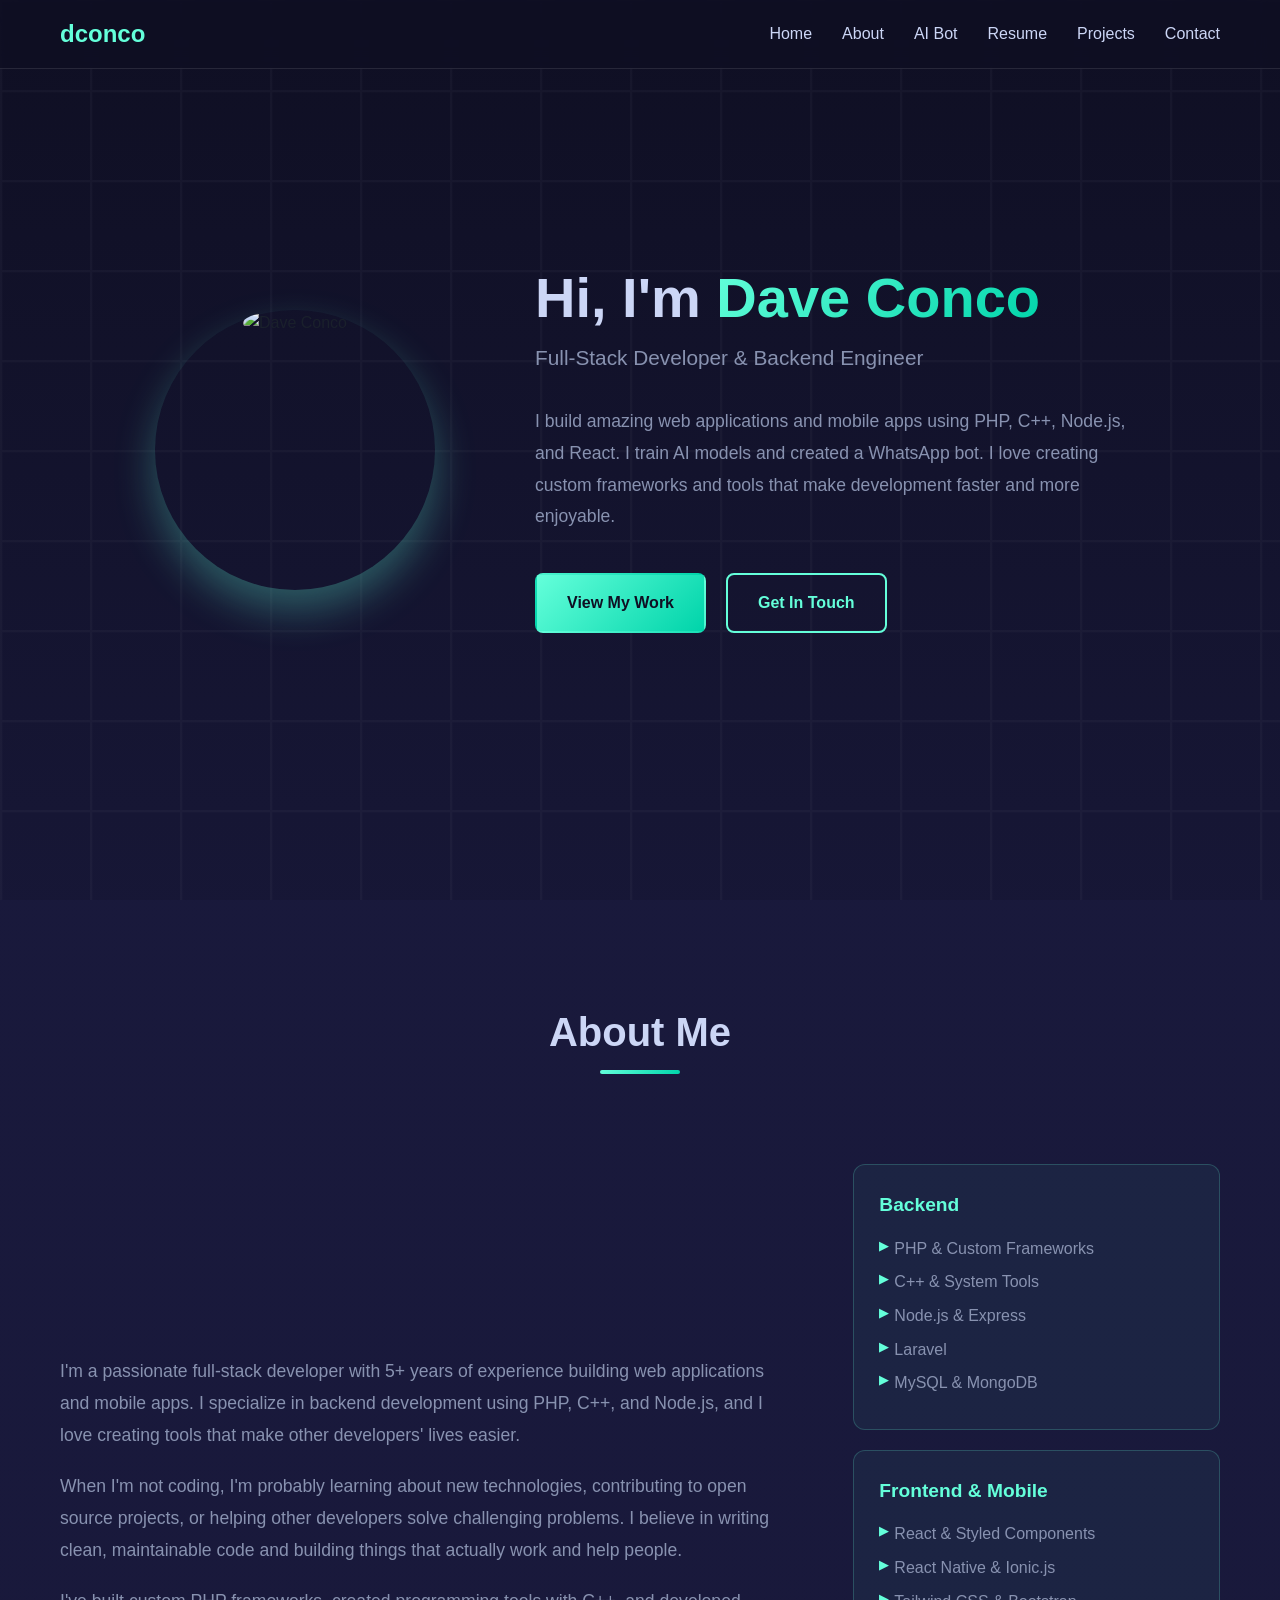
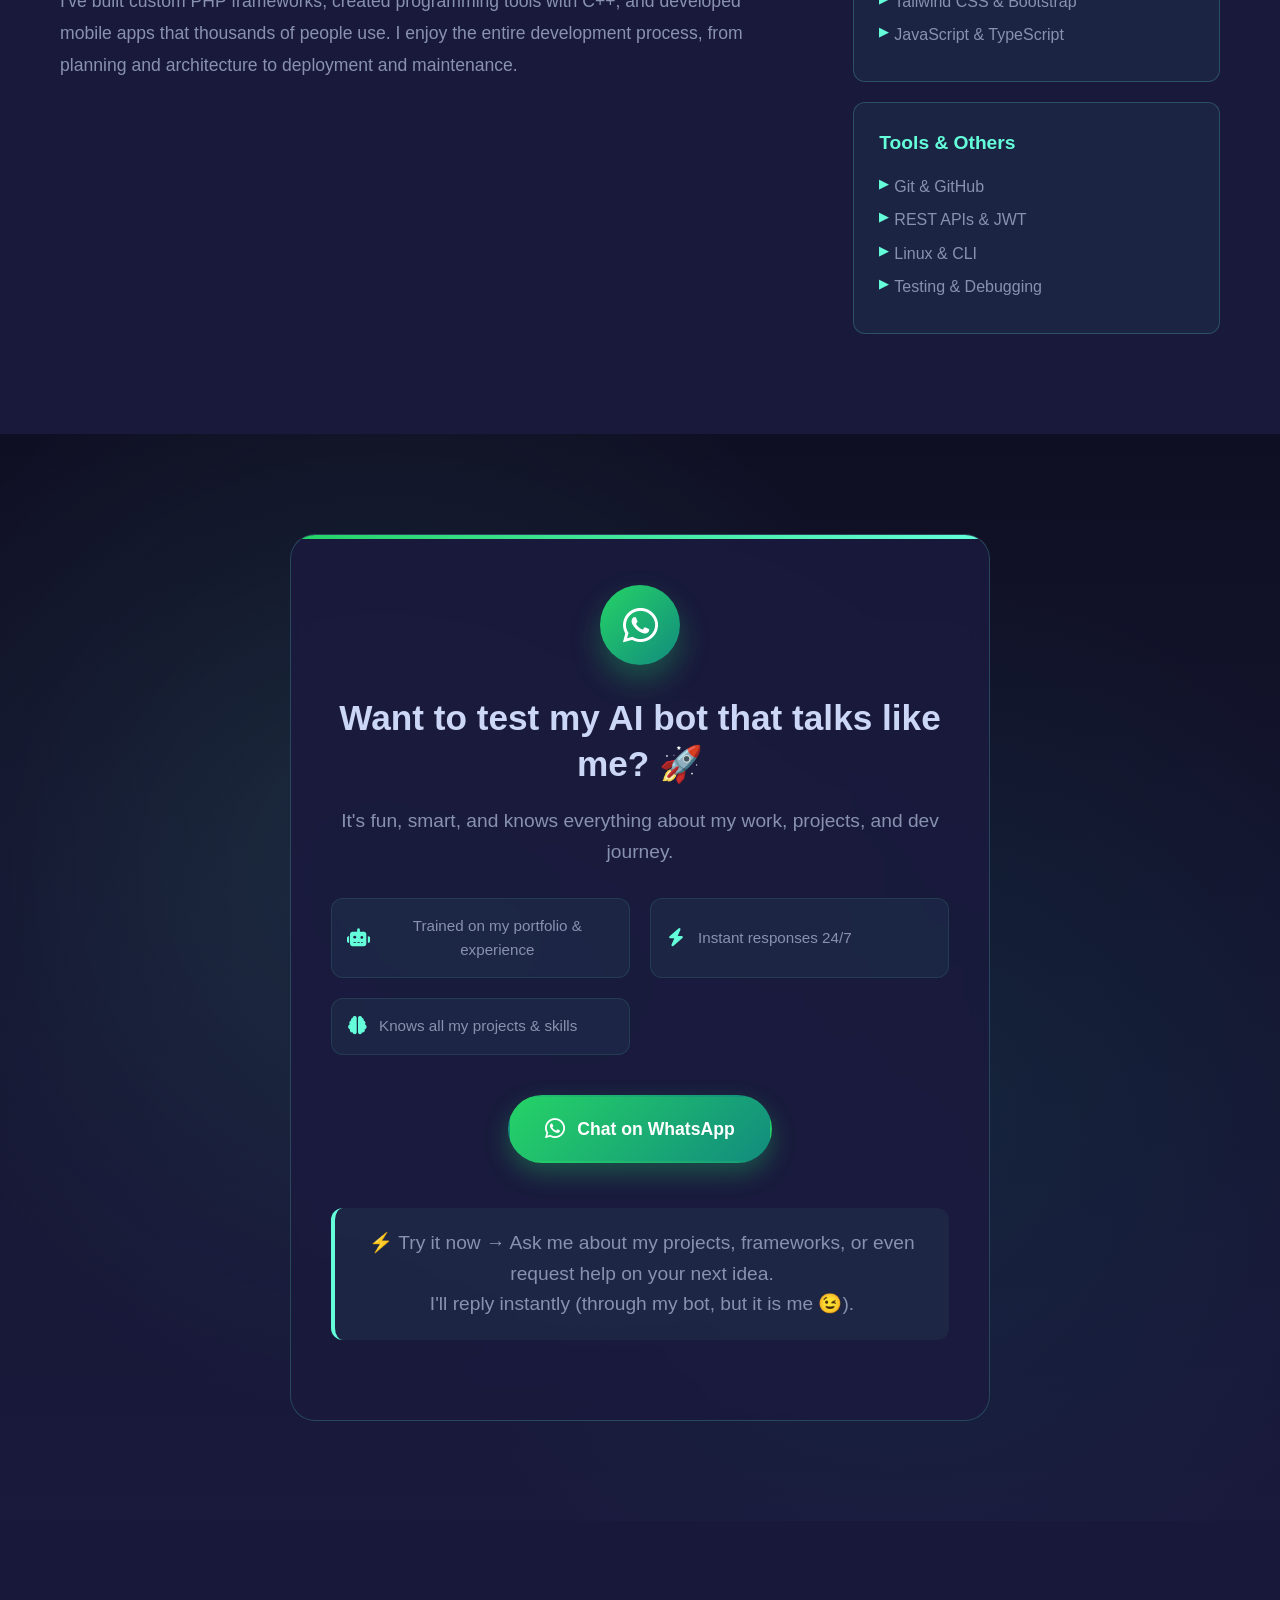
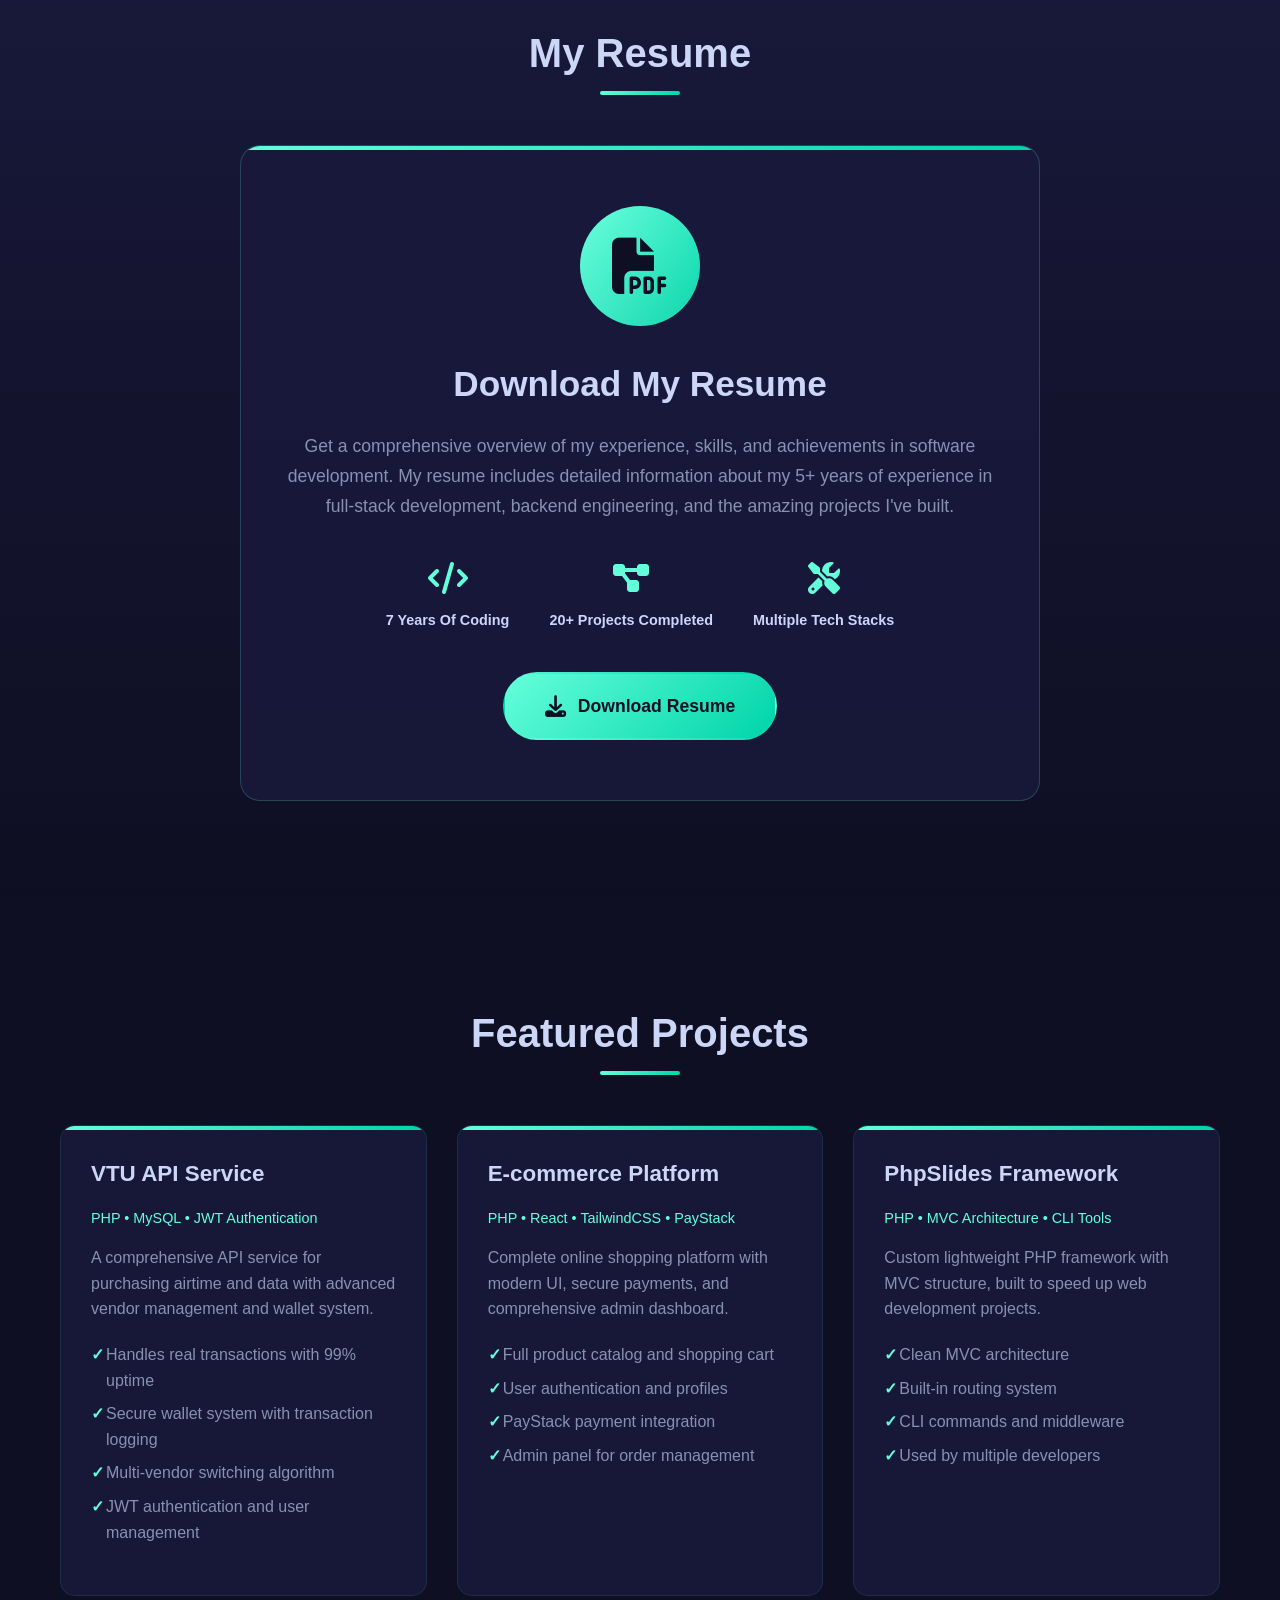
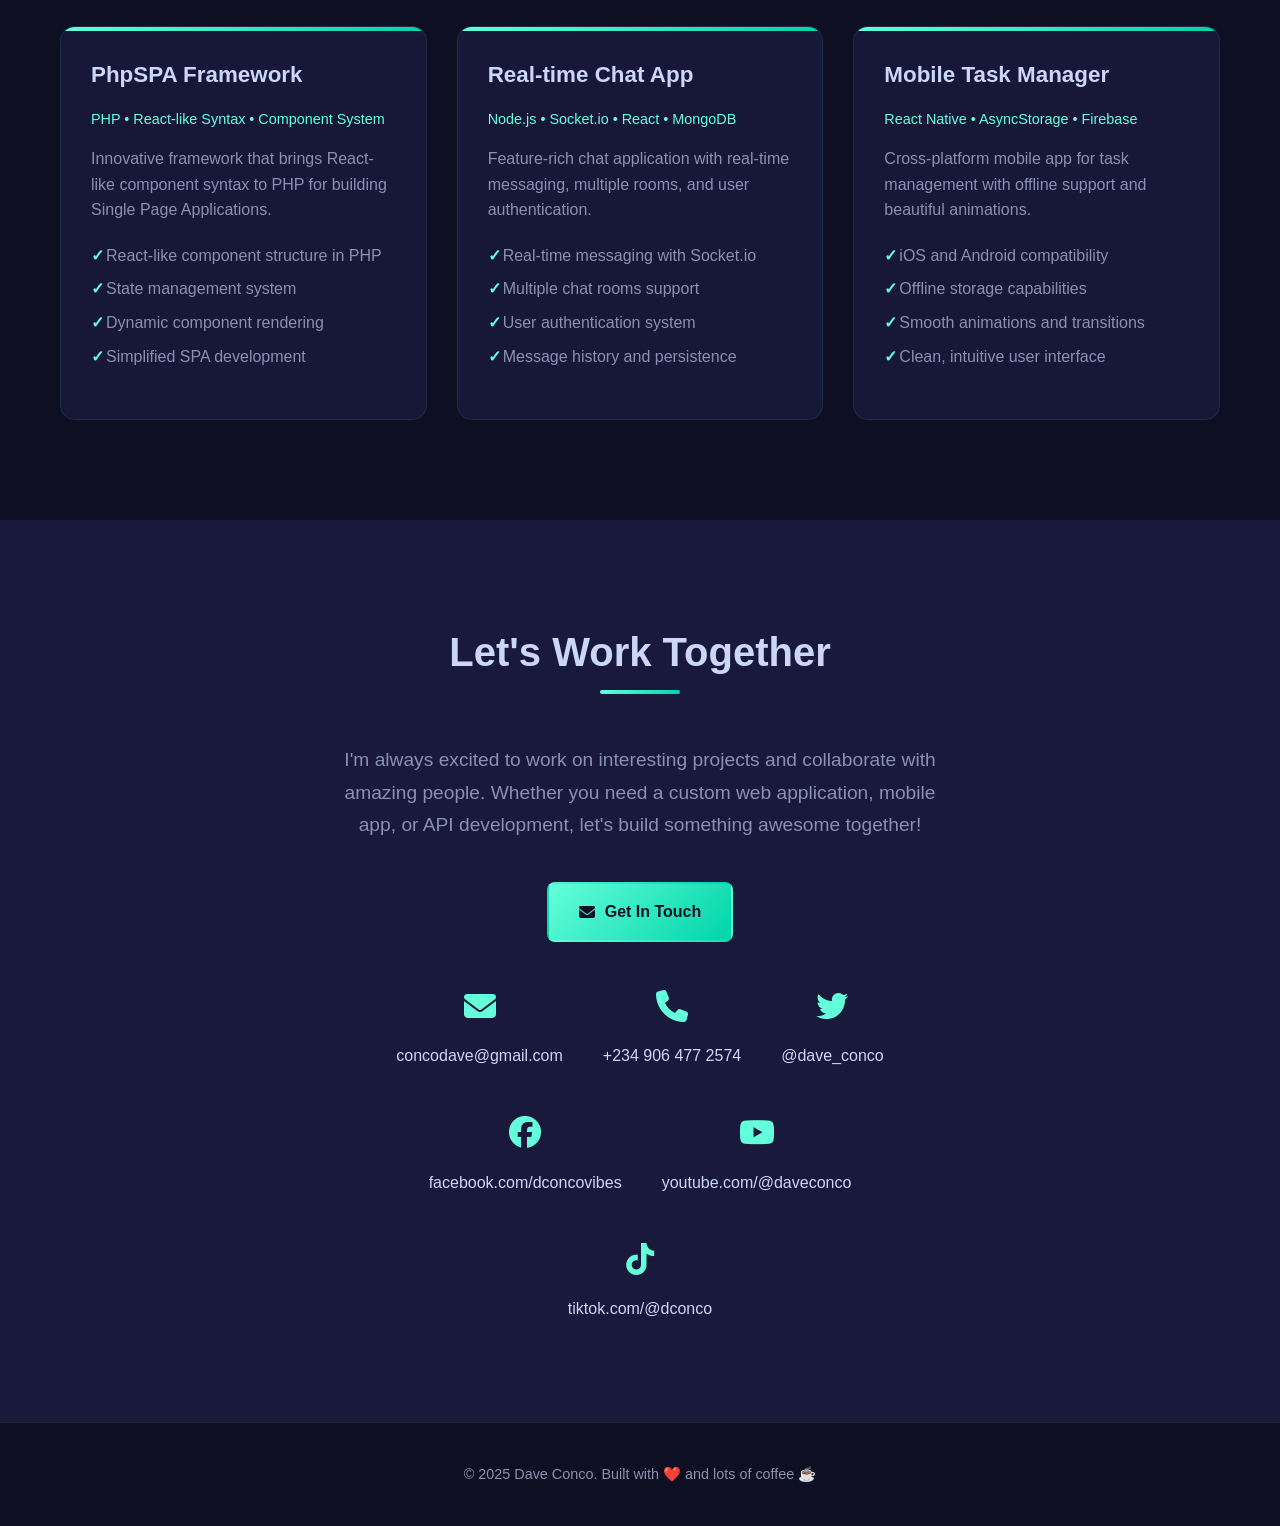
==== commit 7e327154: "Implement mobile menu toggle functionality and overlay" ====
--- a/index.html
+++ b/index.html
@@ -40,11 +40,11 @@
 		/>
 		<meta
 			property="og:image"
-			content="https://raw.githubusercontent.com/dconco/dconco/refs/heads/main/profile3.png"
+			content="https://raw.githubusercontent.com/dconco/dconco/refs/heads/main/favicons/android-chrome-512x512.png"
 		/>
 		<meta
 			property="og:image:secure_url"
-			content="https://raw.githubusercontent.com/dconco/dconco/refs/heads/main/profile3.png"
+			content="https://raw.githubusercontent.com/dconco/dconco/refs/heads/main/favicons/android-chrome-512x512.png"
 		/>
 		<meta property="og:image:width" content="1200" />
 		<meta property="og:image:height" content="630" />
@@ -64,7 +64,7 @@
 		/>
 		<meta
 			name="twitter:image"
-			content="https://raw.githubusercontent.com/dconco/dconco/refs/heads/main/profile3.png"
+			content="https://raw.githubusercontent.com/dconco/dconco/refs/heads/main/favicons/android-chrome-512x512.png"
 		/>
 		<meta
 			name="twitter:image:alt"
@@ -78,18 +78,14 @@
 		<meta name="msapplication-TileColor" content="#667eea" />
 
 		<!-- FAV AND ICONS   -->
-		<link
-			rel="icon"
-			href="https://raw.githubusercontent.com/dconco/dconco/refs/heads/main/profile3.png"
-		/>
-		<link
-			rel="shortcut icon"
-			href="https://raw.githubusercontent.com/dconco/dconco/refs/heads/main/profile3.png"
-		/>
-		<link
-			rel="apple-touch-icon"
-			href="https://raw.githubusercontent.com/dconco/dconco/refs/heads/main/profile3.png"
-		/>
+		<link rel="icon" type="image/x-icon" href="favicons/favicon.ico" />
+		<link rel="icon" type="image/png" sizes="16x16" href="https://raw.githubusercontent.com/dconco/dconco/refs/heads/main/favicons/favicon-16x16.png" />
+		<link rel="icon" type="image/png" sizes="32x32" href="https://raw.githubusercontent.com/dconco/dconco/refs/heads/main/favicons/favicon-32x32.png" />
+		<link rel="apple-touch-icon" sizes="180x180" href="https://raw.githubusercontent.com/dconco/dconco/refs/heads/main/favicons/apple-touch-icon.png" />
+		<link rel="icon" type="image/png" sizes="192x192" href="https://raw.githubusercontent.com/dconco/dconco/refs/heads/main/favicons/android-chrome-192x192.png" />
+		<link rel="icon" type="image/png" sizes="512x512" href="https://raw.githubusercontent.com/dconco/dconco/refs/heads/main/favicons/android-chrome-512x512.png" />
+		<link rel="manifest" href="https://raw.githubusercontent.com/dconco/dconco/refs/heads/main/favicons/site.webmanifest" />
+		<link rel="shortcut icon" href="https://raw.githubusercontent.com/dconco/dconco/refs/heads/main/favicons/favicon.ico" />
 
 		<!-- STYLESHEET -->
 		<link
@@ -106,7 +102,7 @@
 				"name": "Dave Conco",
 				"alternateName": "dconco",
 				"url": "https://dconco.github.io",
-				"image": "https://raw.githubusercontent.com/dconco/dconco/refs/heads/main/profile3.png",
+				"image": "https://raw.githubusercontent.com/dconco/dconco/refs/heads/main/favicons/android-chrome-512x512.png",
 				"jobTitle": "Full-Stack Developer & Backend Engineer",
 				"worksFor": {
 					"@type": "Organization",
@@ -161,16 +157,22 @@
 					"name": "Dave Conco",
 					"alternateName": "dconco",
 					"url": "https://dconco.github.io",
-					"image": "https://raw.githubusercontent.com/dconco/dconco/refs/heads/main/profile3.png",
+					"image": "https://raw.githubusercontent.com/dconco/dconco/refs/heads/main/favicons/android-chrome-512x512.png",
 					"description": "Full-Stack Developer & Backend Engineer with 5+ years of experience"
 				}
 			}
 		</script>
 	</head>
 	<body>
+		<div class="mobile-menu-overlay"></div>
 		<nav>
 			<div class="container">
 				<a href="#" class="logo">dconco</a>
+				<button class="mobile-menu-toggle" aria-label="Toggle menu">
+					<span></span>
+					<span></span>
+					<span></span>
+				</button>
 				<ul class="nav-links">
 					<li><a href="#home">Home</a></li>
 					<li><a href="#about">About</a></li>
@@ -295,7 +297,7 @@
 								<span>Trained on my portfolio & experience</span>
 							</div>
 							<div class="feature-item">
-								<i class="fas fa-lightning-bolt"></i>
+								<i class="fas fa-lightning-bolt">⚡</i>
 								<span>Instant responses 24/7</span>
 							</div>
 							<div class="feature-item">
@@ -506,12 +508,12 @@
 							<div>@dave_conco</div>
 						</a>
 						<a
-							href="https://facebook.com/daveconco"
+							href="https://facebook.com/dconcovibes"
 							class="contact-item"
 							target="_blank"
 						>
 							<div class="icon"><i class="fab fa-facebook"></i></div>
-							<div>facebook.com/daveconco</div>
+							<div>facebook.com/dconcovibes</div>
 						</a>
 						<a
 							href="https://youtube.com/@daveconco"
--- a/css/style.css
+++ b/css/style.css
@@ -83,6 +83,62 @@
 
 .nav-links a:hover::after {
 	width: 100%;
+}
+
+/* Mobile Menu Toggle */
+.mobile-menu-toggle {
+	display: none;
+	flex-direction: column;
+	gap: 6px;
+	background: none;
+	border: none;
+	cursor: pointer;
+	padding: 8px;
+	z-index: 1001;
+	transition: all 0.3s ease;
+}
+
+.mobile-menu-toggle span {
+	width: 28px;
+	height: 3px;
+	background: #64ffda;
+	border-radius: 3px;
+	transition: all 0.3s ease;
+	transform-origin: center;
+	box-shadow: 0 0 8px rgba(100, 255, 218, 0.3);
+}
+
+.mobile-menu-toggle.active span:nth-child(1) {
+	transform: translateY(9px) rotate(45deg);
+}
+
+.mobile-menu-toggle.active span:nth-child(2) {
+	opacity: 0;
+	transform: scaleX(0);
+}
+
+.mobile-menu-toggle.active span:nth-child(3) {
+	transform: translateY(-9px) rotate(-45deg);
+}
+
+/* Mobile Menu Overlay */
+.mobile-menu-overlay {
+	display: none;
+	position: fixed;
+	top: 0;
+	left: 0;
+	width: 100%;
+	height: 100vh;
+	background: rgba(10, 10, 25, 0.9);
+	backdrop-filter: blur(5px);
+	z-index: 999;
+	opacity: 0;
+	transition: opacity 0.3s ease;
+}
+
+.mobile-menu-overlay.active {
+	display: block;
+	opacity: 1;
 }
 
 /* Hero Section */
@@ -836,8 +892,53 @@
 
 /* Mobile Styles */
 @media (max-width: 768px) {
+	.mobile-menu-toggle {
+		display: flex;
+	}
+
 	.nav-links {
+		position: fixed;
+		top: 0;
+		right: -100%;
+		height: 100vh;
+		width: 280px;
+		background: rgba(15, 15, 35, 0.98);
+		backdrop-filter: blur(20px);
+		flex-direction: column;
+		padding: 100px 40px 40px;
+		gap: 25px;
+		box-shadow: -5px 0 30px rgba(100, 255, 218, 0.1);
+		transition: right 0.4s cubic-bezier(0.68, -0.55, 0.265, 1.55);
+		z-index: 1000;
+		border-left: 2px solid #64ffda;
+	}
+
+	.nav-links.active {
+		right: 0;
+	}
+
+	.nav-links li {
+		width: 100%;
+	}
+
+	.nav-links a {
+		font-size: 1.2em;
+		padding: 12px 0;
+		border-bottom: 1px solid rgba(100, 255, 218, 0.1);
+		transition: all 0.3s ease;
+		display: block;
+		color: #ccd6f6;
+	}
+
+	.nav-links a::after {
 		display: none;
+	}
+
+	.nav-links a:hover {
+		padding-left: 15px;
+		color: #64ffda;
+		border-bottom-color: #64ffda;
+		text-shadow: 0 0 10px rgba(100, 255, 218, 0.5);
 	}
 
 	.hero-content {
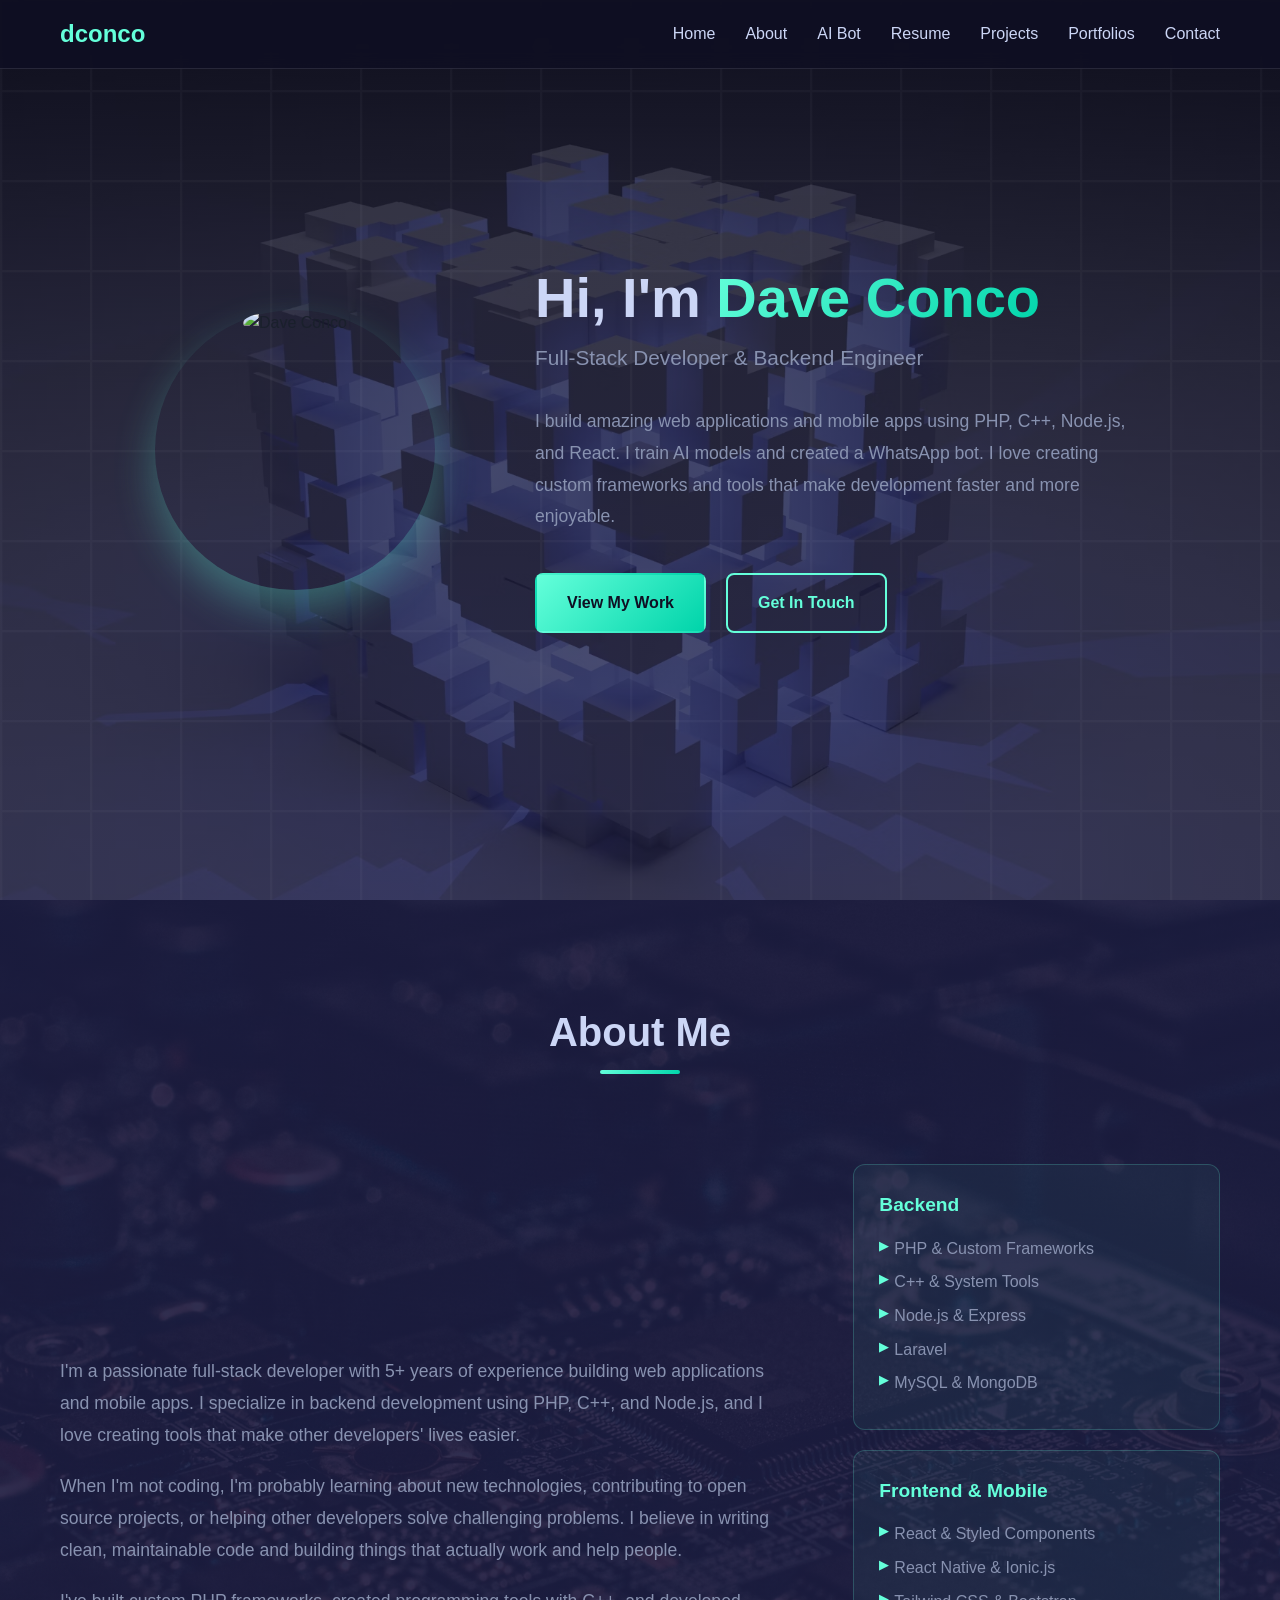
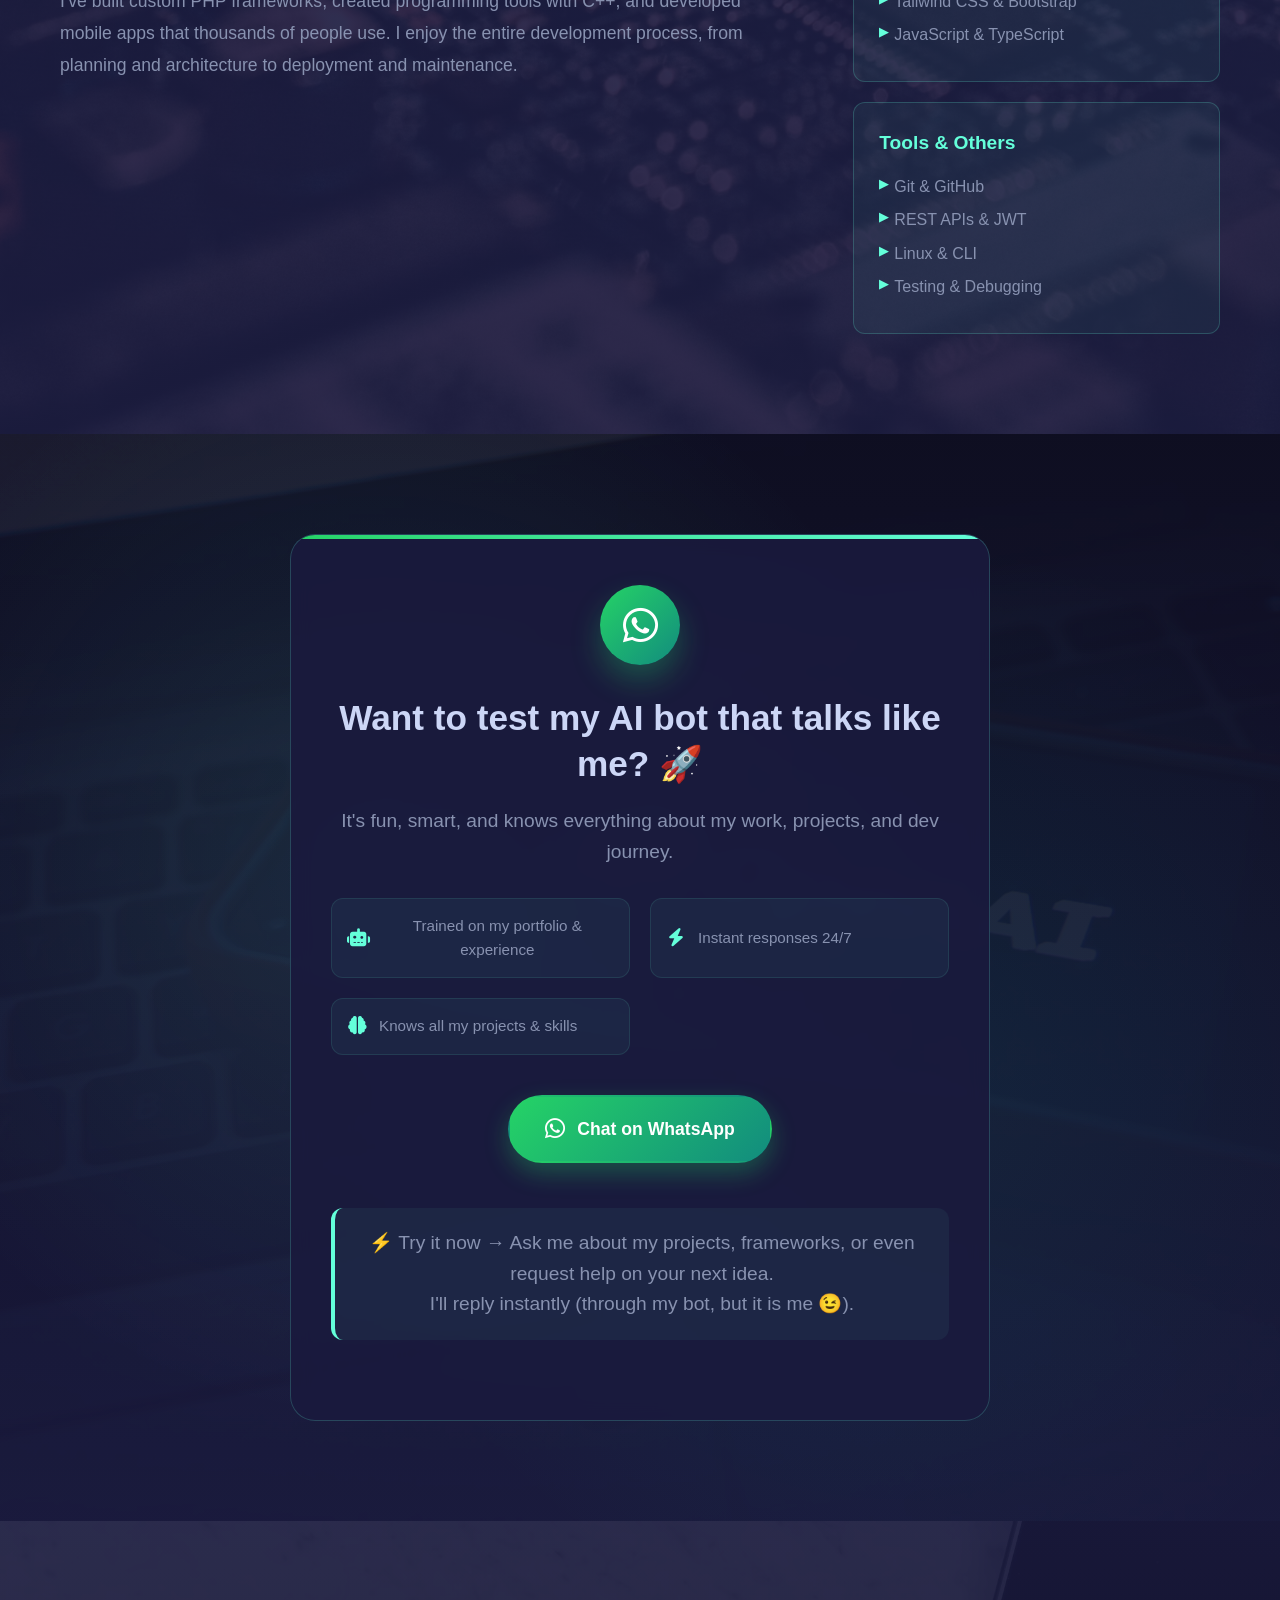
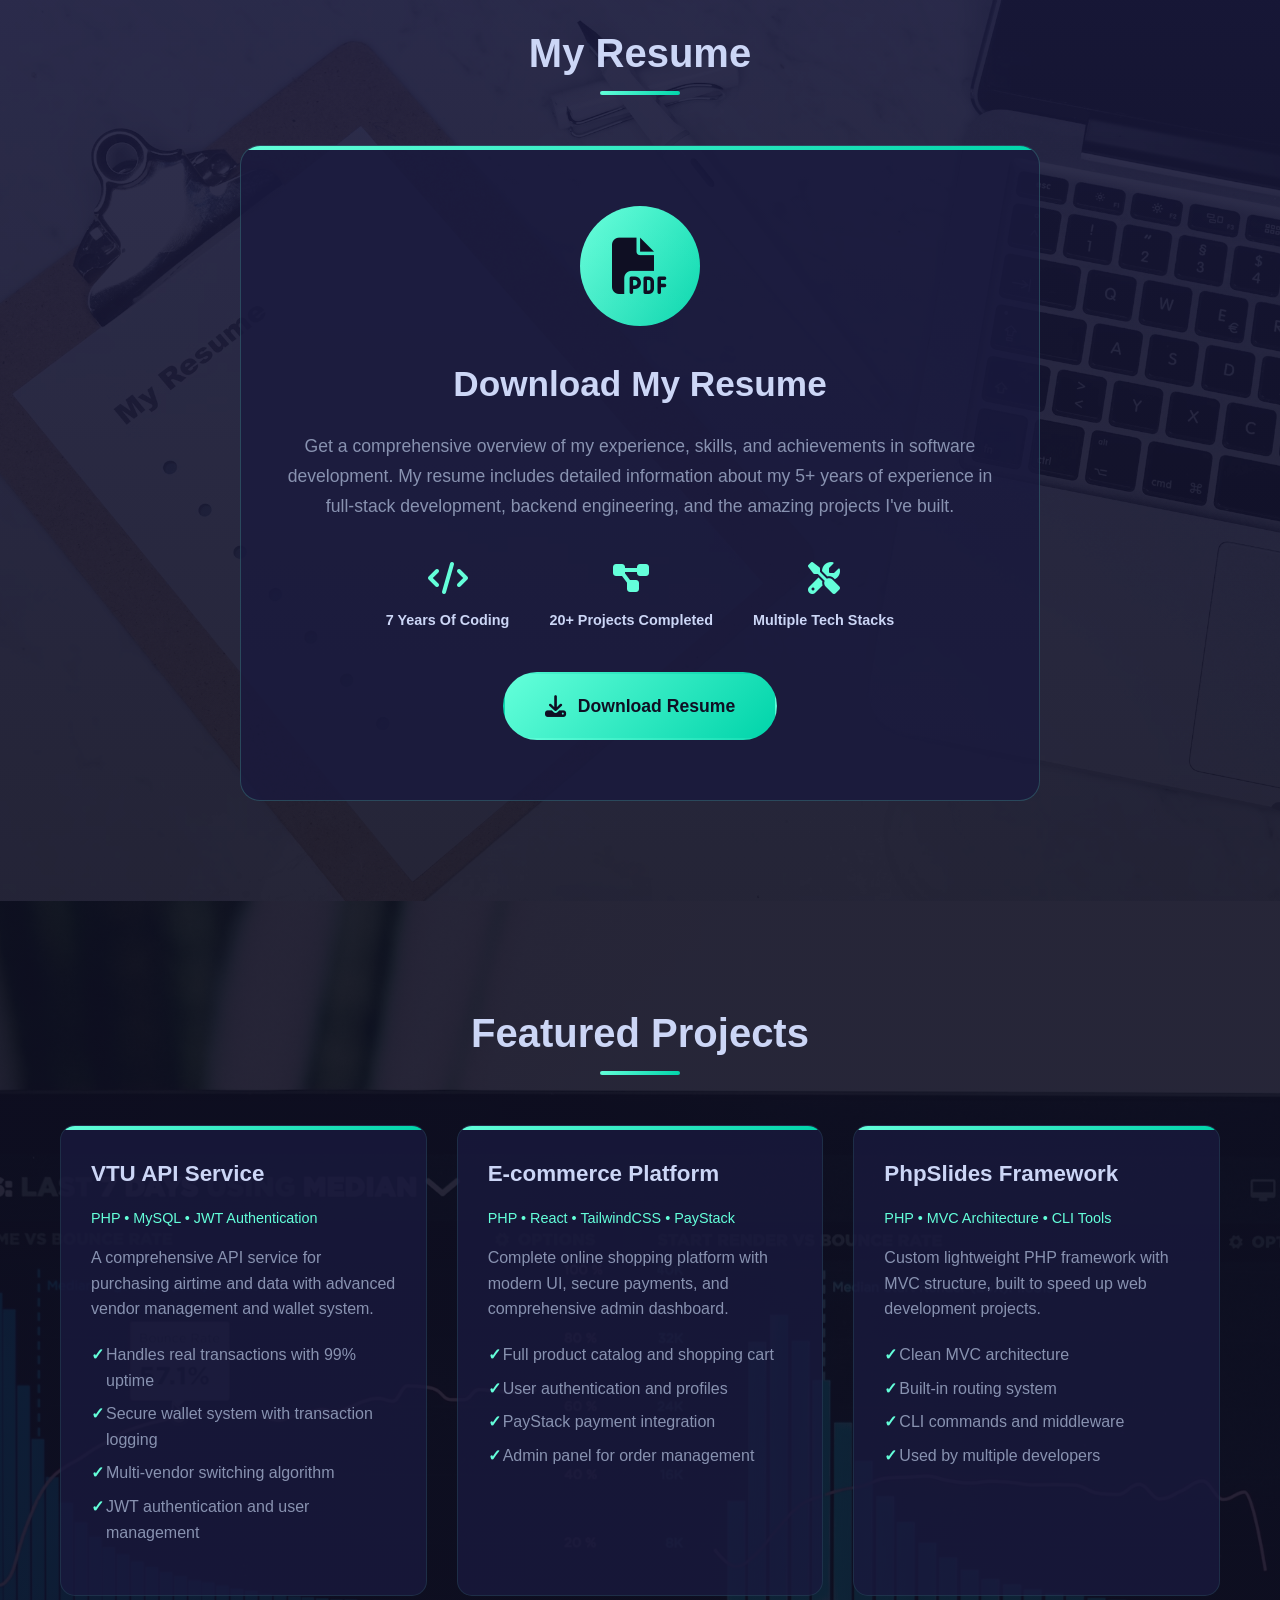
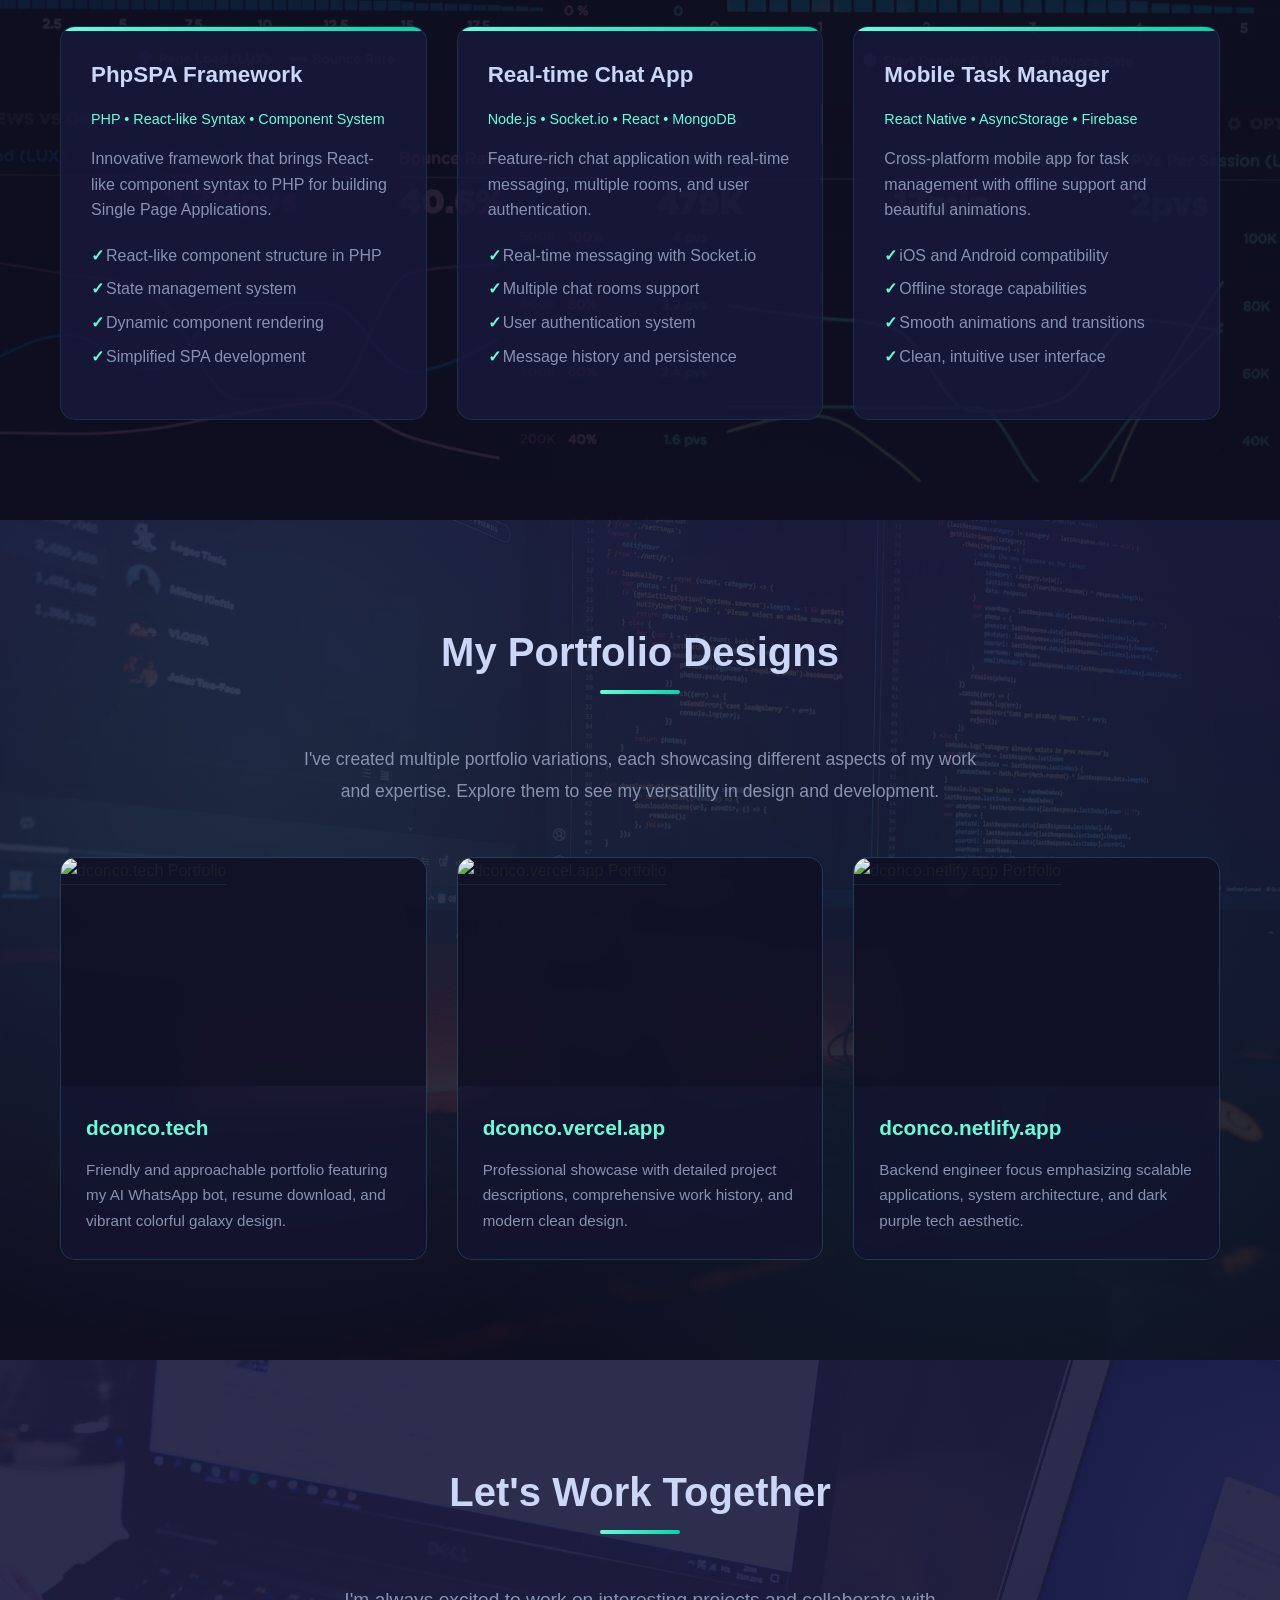
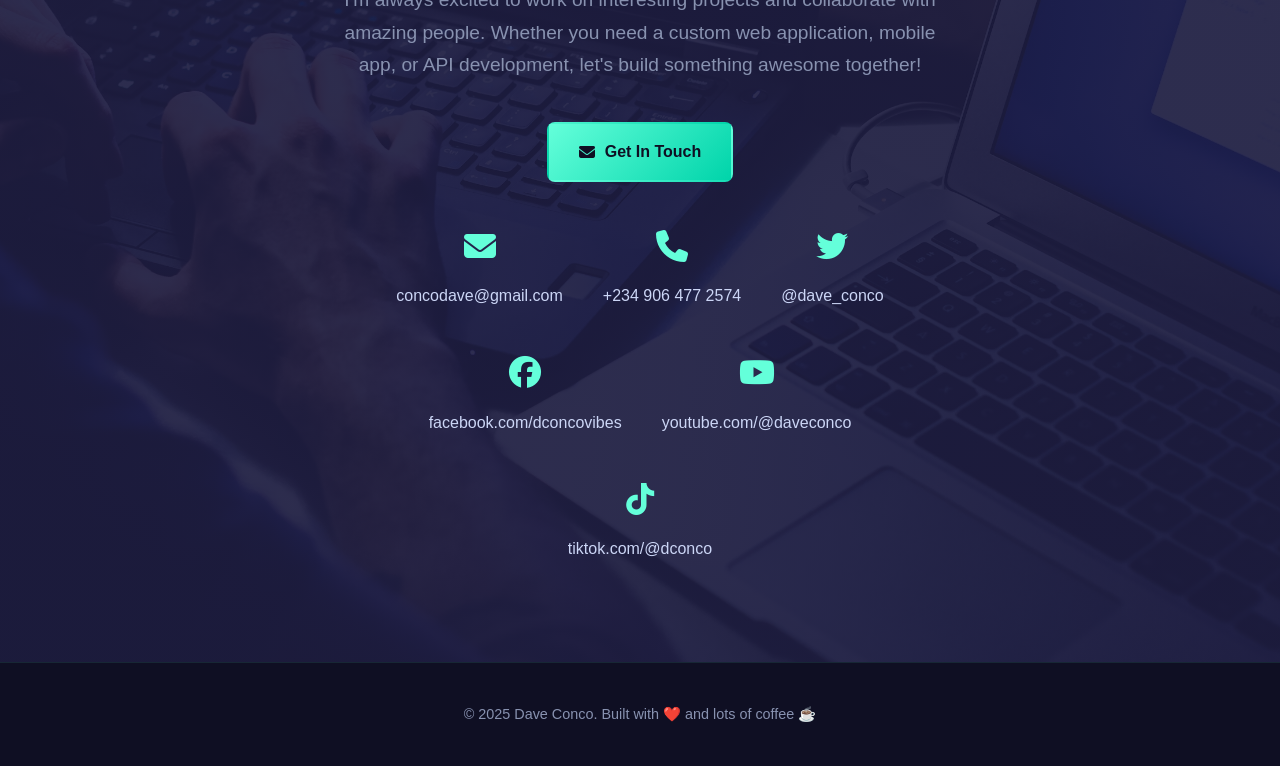
==== commit e52b97db: "Refactor code structure for improved readability and maintainability" ====
--- a/index.html
+++ b/index.html
@@ -179,6 +179,7 @@
 					<li><a href="#ai-bot">AI Bot</a></li>
 					<li><a href="#resume">Resume</a></li>
 					<li><a href="#projects">Projects</a></li>
+					<li><a href="#portfolios">Portfolios</a></li>
 					<li><a href="#contact">Contact</a></li>
 				</ul>
 			</div>
@@ -472,6 +473,98 @@
 							<li>Smooth animations and transitions</li>
 							<li>Clean, intuitive user interface</li>
 						</ul>
+					</div>
+				</div>
+			</div>
+		</section>
+
+		<section id="portfolios" class="portfolios">
+			<div class="container">
+				<h2 class="section-title">My Portfolio Designs</h2>
+				<p class="portfolios-intro">
+					I've created multiple portfolio variations, each showcasing different aspects of my work and expertise. 
+					Explore them to see my versatility in design and development.
+				</p>
+				<div class="portfolios-grid">
+					<div class="portfolio-item">
+						<div class="portfolio-image">
+							<img
+								src="https://raw.githubusercontent.com/dconco/dconco/refs/heads/main/portfolios/dconco.tech.png"
+								alt="dconco.tech Portfolio"
+							/>
+							<div class="portfolio-overlay">
+								<a
+									href="https://www.dconco.tech"
+									class="portfolio-link"
+									target="_blank"
+									rel="noopener noreferrer"
+								>
+									<span>View Live</span>
+									<i class="fas fa-arrow-right"></i>
+								</a>
+							</div>
+						</div>
+						<div class="portfolio-info">
+							<h3>dconco.tech</h3>
+							<p>
+								Friendly and approachable portfolio featuring my AI WhatsApp bot, 
+								resume download, and vibrant colorful galaxy design.
+							</p>
+						</div>
+					</div>
+
+					<div class="portfolio-item">
+						<div class="portfolio-image">
+							<img
+								src="https://raw.githubusercontent.com/dconco/dconco/refs/heads/main/portfolios/dconco.vercel.app.png"
+								alt="dconco.vercel.app Portfolio"
+							/>
+							<div class="portfolio-overlay">
+								<a
+									href="https://dconco.vercel.app"
+									class="portfolio-link"
+									target="_blank"
+									rel="noopener noreferrer"
+								>
+									<span>View Live</span>
+									<i class="fas fa-arrow-right"></i>
+								</a>
+							</div>
+						</div>
+						<div class="portfolio-info">
+							<h3>dconco.vercel.app</h3>
+							<p>
+								Professional showcase with detailed project descriptions, 
+								comprehensive work history, and modern clean design.
+							</p>
+						</div>
+					</div>
+
+					<div class="portfolio-item">
+						<div class="portfolio-image">
+							<img
+								src="https://raw.githubusercontent.com/dconco/dconco/refs/heads/main/portfolios/dconco.netlify.app.png"
+								alt="dconco.netlify.app Portfolio"
+							/>
+							<div class="portfolio-overlay">
+								<a
+									href="https://dconco.netlify.app"
+									class="portfolio-link"
+									target="_blank"
+									rel="noopener noreferrer"
+								>
+									<span>View Live</span>
+									<i class="fas fa-arrow-right"></i>
+								</a>
+							</div>
+						</div>
+						<div class="portfolio-info">
+							<h3>dconco.netlify.app</h3>
+							<p>
+								Backend engineer focus emphasizing scalable applications, 
+								system architecture, and dark purple tech aesthetic.
+							</p>
+						</div>
 					</div>
 				</div>
 			</div>
--- a/css/style.css
+++ b/css/style.css
@@ -3,7 +3,6 @@
 	padding: 0;
 	box-sizing: border-box;
 	outline: none;
-	tap-highlight-color: transparent;
 	-webkit-tap-highlight-color: transparent;
 }
 
@@ -150,7 +149,7 @@
 	overflow: hidden;
 	background:
 		linear-gradient(rgba(15, 15, 35, 0.7), rgba(26, 26, 62, 0.7)),
-		url('https://images.unsplash.com/photo-1639762681057-408e52192e55?q=80&w=2232&auto=format&fit=crop')
+		url('/images/photo-1639762681057-408e52192e55?q=80&w=2232&auto=format&fit=crop')
 			center/cover;
 }
 
@@ -278,7 +277,7 @@
 	padding: 100px 0;
 	background:
 		linear-gradient(rgba(26, 26, 62, 0.9), rgba(26, 26, 62, 0.9)),
-		url('https://images.unsplash.com/photo-1518770660439-4636190af475?q=80&w=2340&auto=format&fit=crop')
+		url('/images/photo-1518770660439-4636190af475')
 			center/cover;
 }
 
@@ -370,7 +369,7 @@
 	padding: 100px 0;
 	background:
 		linear-gradient(rgba(15, 15, 35, 0.95), rgba(26, 26, 62, 0.95)),
-		url('https://images.unsplash.com/photo-1676299081847-824916de030a?q=80&w=2340&auto=format&fit=crop')
+		url('/images/photo-1676299081847-824916de030a')
 			center/cover;
 	text-align: center;
 	position: relative;
@@ -564,7 +563,7 @@
 	padding: 100px 0;
 	background:
 		linear-gradient(rgba(26, 26, 62, 0.9), rgba(15, 15, 35, 0.9)),
-		url('https://images.unsplash.com/photo-1586281380349-632531db7ed4?q=80&w=2340&auto=format&fit=crop')
+		url('/images/photo-1586281380349-632531db7ed4')
 			center/cover;
 	text-align: center;
 }
@@ -733,7 +732,7 @@
 	padding: 100px 0;
 	background:
 		linear-gradient(rgba(15, 15, 35, 0.9), rgba(15, 15, 35, 0.9)),
-		url('https://images.unsplash.com/photo-1551288049-bebda4e38f71?q=80&w=2340&auto=format&fit=crop')
+		url('/images/photo-1551288049-bebda4e38f71')
 			center/cover;
 }
 
@@ -826,12 +825,199 @@
 	color: #00d4aa;
 }
 
+/* Portfolios Section */
+.portfolios {
+	padding: 100px 0;
+	background:
+		linear-gradient(rgba(26, 26, 62, 0.9), rgba(15, 15, 35, 0.9)),
+		url('/images/photo-1605379399642-870262d3d051')
+			center/cover;
+	position: relative;
+}
+
+.portfolios::before {
+	content: '';
+	position: absolute;
+	top: 0;
+	left: 0;
+	right: 0;
+	bottom: 0;
+	background: radial-gradient(
+			circle at 20% 30%,
+			rgba(100, 255, 218, 0.08) 0%,
+			transparent 50%
+		),
+		radial-gradient(
+			circle at 80% 70%,
+			rgba(0, 212, 170, 0.06) 0%,
+			transparent 50%
+		);
+	pointer-events: none;
+	z-index: 0;
+}
+
+.portfolios .container {
+	position: relative;
+	z-index: 1;
+}
+
+.portfolios-intro {
+	text-align: center;
+	font-size: 1.1em;
+	color: #8892b0;
+	margin-bottom: 50px;
+	max-width: 700px;
+	margin-left: auto;
+	margin-right: auto;
+	line-height: 1.8;
+}
+
+.portfolios-grid {
+	display: grid;
+	grid-template-columns: repeat(auto-fit, minmax(320px, 1fr));
+	gap: 30px;
+	margin-top: 40px;
+}
+
+.portfolio-item {
+	background: rgba(26, 26, 62, 0.6);
+	border-radius: 15px;
+	overflow: hidden;
+	border: 1px solid rgba(100, 255, 218, 0.15);
+	transition: all 0.3s ease;
+	position: relative;
+	backdrop-filter: blur(10px);
+}
+
+.portfolio-item::before {
+	content: '';
+	position: absolute;
+	top: 0;
+	left: 0;
+	right: 0;
+	height: 3px;
+	background: linear-gradient(90deg, #64ffda, #00d4aa);
+	transform: scaleX(0);
+	transition: transform 0.3s ease;
+	z-index: 2;
+}
+
+.portfolio-item:hover::before {
+	transform: scaleX(1);
+}
+
+.portfolio-item:hover {
+	transform: translateY(-8px);
+	border-color: rgba(100, 255, 218, 0.4);
+	box-shadow:
+		0 20px 40px rgba(0, 0, 0, 0.4),
+		0 0 30px rgba(100, 255, 218, 0.2);
+}
+
+.portfolio-image {
+	position: relative;
+	overflow: hidden;
+	aspect-ratio: 16 / 10;
+	background: rgba(15, 15, 35, 0.8);
+}
+
+.portfolio-image img {
+	width: 100%;
+	height: 100%;
+	object-fit: cover;
+	transition: all 0.3s ease;
+	border-bottom: 1px solid rgba(100, 255, 218, 0.1);
+}
+
+.portfolio-item:hover .portfolio-image img {
+	opacity: 0.7;
+	transform: scale(1.05);
+}
+
+.portfolio-overlay {
+	position: absolute;
+	top: 0;
+	left: 0;
+	right: 0;
+	bottom: 0;
+	background: linear-gradient(
+		135deg,
+		rgba(100, 255, 218, 0.9),
+		rgba(0, 212, 170, 0.9)
+	);
+	display: flex;
+	align-items: center;
+	justify-content: center;
+	opacity: 0;
+	transition: opacity 0.3s ease;
+	backdrop-filter: blur(5px);
+}
+
+.portfolio-item:hover .portfolio-overlay {
+	opacity: 1;
+}
+
+.portfolio-link {
+	padding: 14px 32px;
+	background: rgba(15, 15, 35, 0.95);
+	color: #64ffda;
+	text-decoration: none;
+	border-radius: 8px;
+	font-weight: 700;
+	font-size: 1em;
+	display: inline-flex;
+	align-items: center;
+	gap: 10px;
+	transition: all 0.3s ease;
+	border: 2px solid #64ffda;
+	box-shadow: 0 8px 20px rgba(0, 0, 0, 0.4);
+}
+
+.portfolio-link:hover {
+	transform: scale(1.08);
+	box-shadow: 0 12px 30px rgba(100, 255, 218, 0.4);
+	background: #0f0f23;
+	text-shadow: 0 0 10px rgba(100, 255, 218, 0.6);
+}
+
+.portfolio-link i {
+	transition: transform 0.3s ease;
+}
+
+.portfolio-link:hover i {
+	transform: translateX(5px);
+}
+
+.portfolio-info {
+	padding: 25px;
+	background: rgba(15, 15, 35, 0.4);
+}
+
+.portfolio-info h3 {
+	font-size: 1.3em;
+	margin-bottom: 12px;
+	font-weight: 700;
+	color: #64ffda;
+	transition: color 0.3s ease;
+}
+
+.portfolio-item:hover .portfolio-info h3 {
+	color: #00d4aa;
+	text-shadow: 0 0 10px rgba(100, 255, 218, 0.3);
+}
+
+.portfolio-info p {
+	color: #8892b0;
+	line-height: 1.7;
+	font-size: 0.95em;
+}
+
 /* Contact Section */
 .contact {
 	padding: 100px 0;
 	background:
 		linear-gradient(rgba(26, 26, 62, 0.9), rgba(26, 26, 62, 0.9)),
-		url('https://images.unsplash.com/photo-1517430816045-df4b7de11d1d?q=80&w=2341&auto=format&fit=crop')
+		url('/images/photo-1517430816045-df4b7de11d1d?q=80&w=2341&auto=format&fit=crop')
 			center/cover;
 	text-align: center;
 }
@@ -1021,6 +1207,33 @@
 		padding: 16px 30px;
 		font-size: 1em;
 	}
+
+	.portfolios-grid {
+		grid-template-columns: 1fr;
+		gap: 25px;
+	}
+
+	.portfolios-intro {
+		font-size: 1em;
+		margin-bottom: 40px;
+	}
+
+	.portfolio-item {
+		margin: 0 10px;
+	}
+
+	.portfolio-info {
+		padding: 20px;
+	}
+
+	.portfolio-info h3 {
+		font-size: 1.2em;
+	}
+
+	.portfolio-link {
+		padding: 12px 28px;
+		font-size: 0.95em;
+	}
 }
 
 /* Animations */
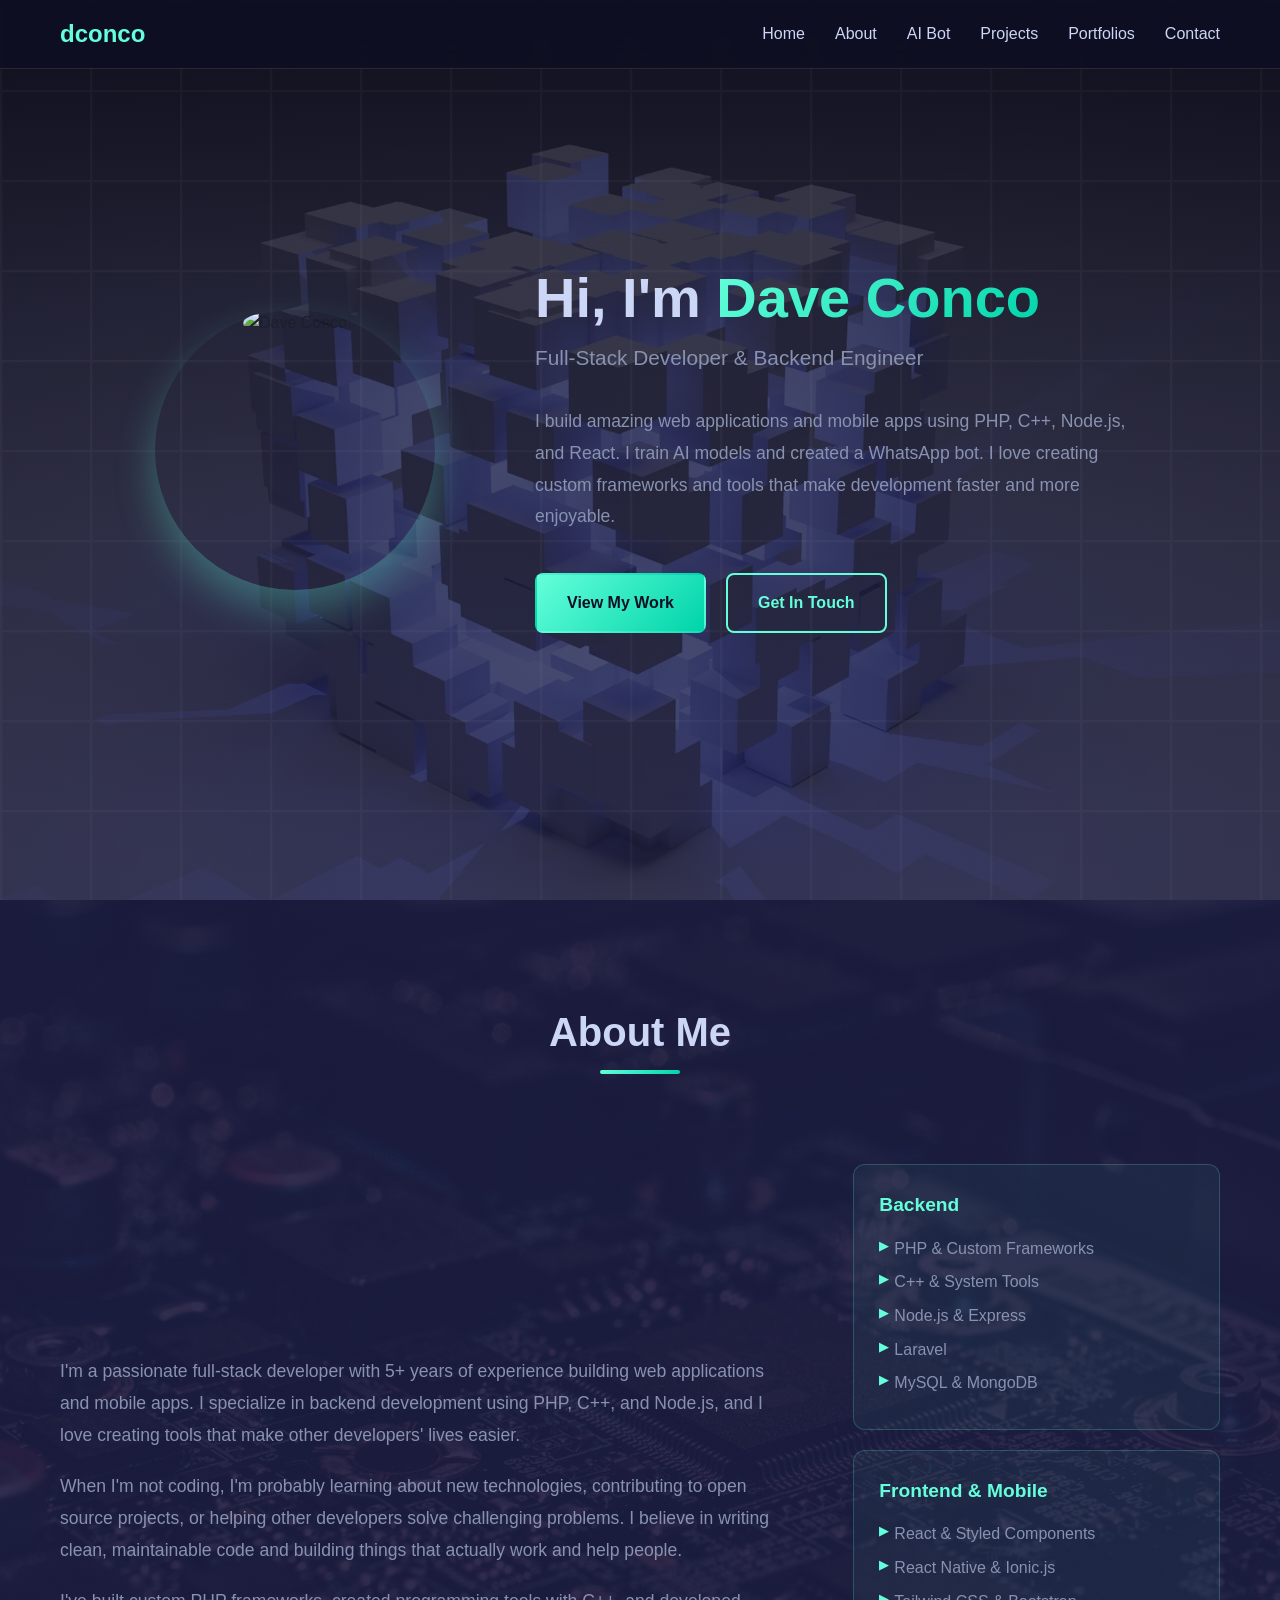
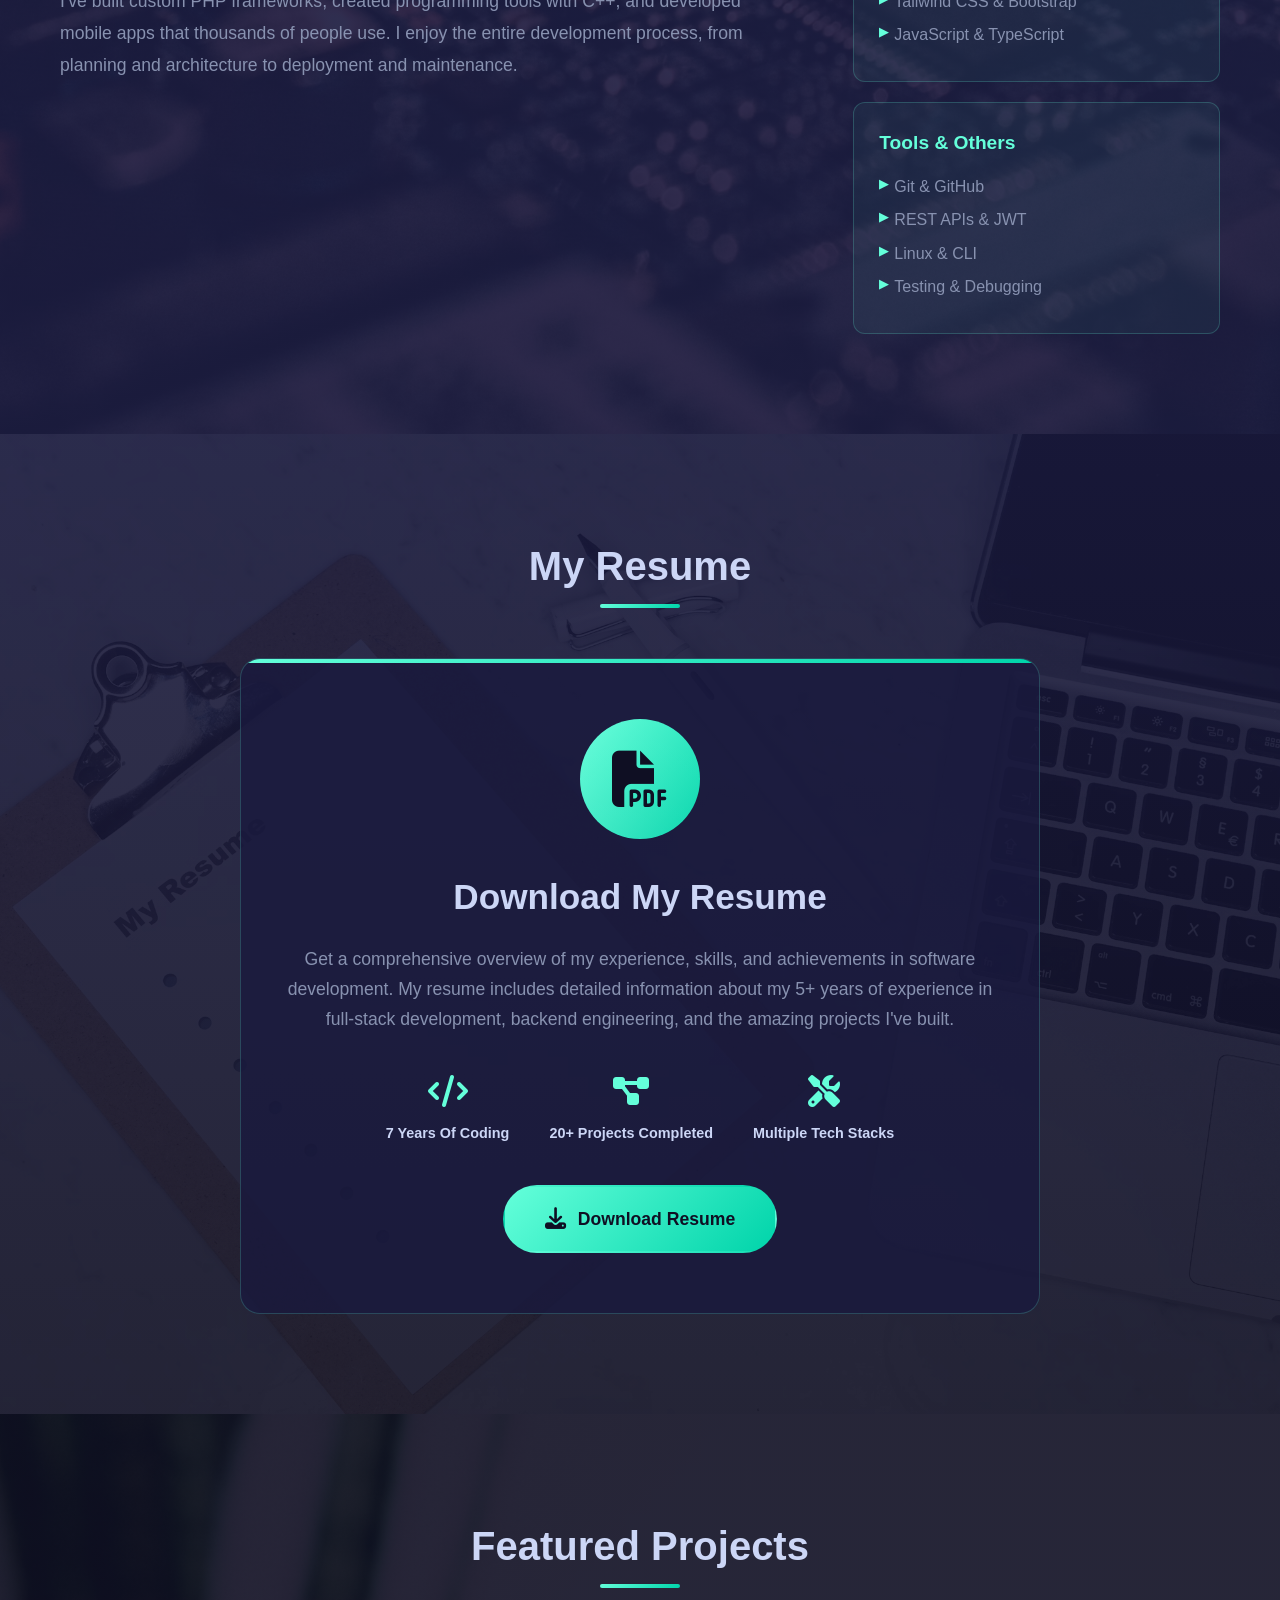
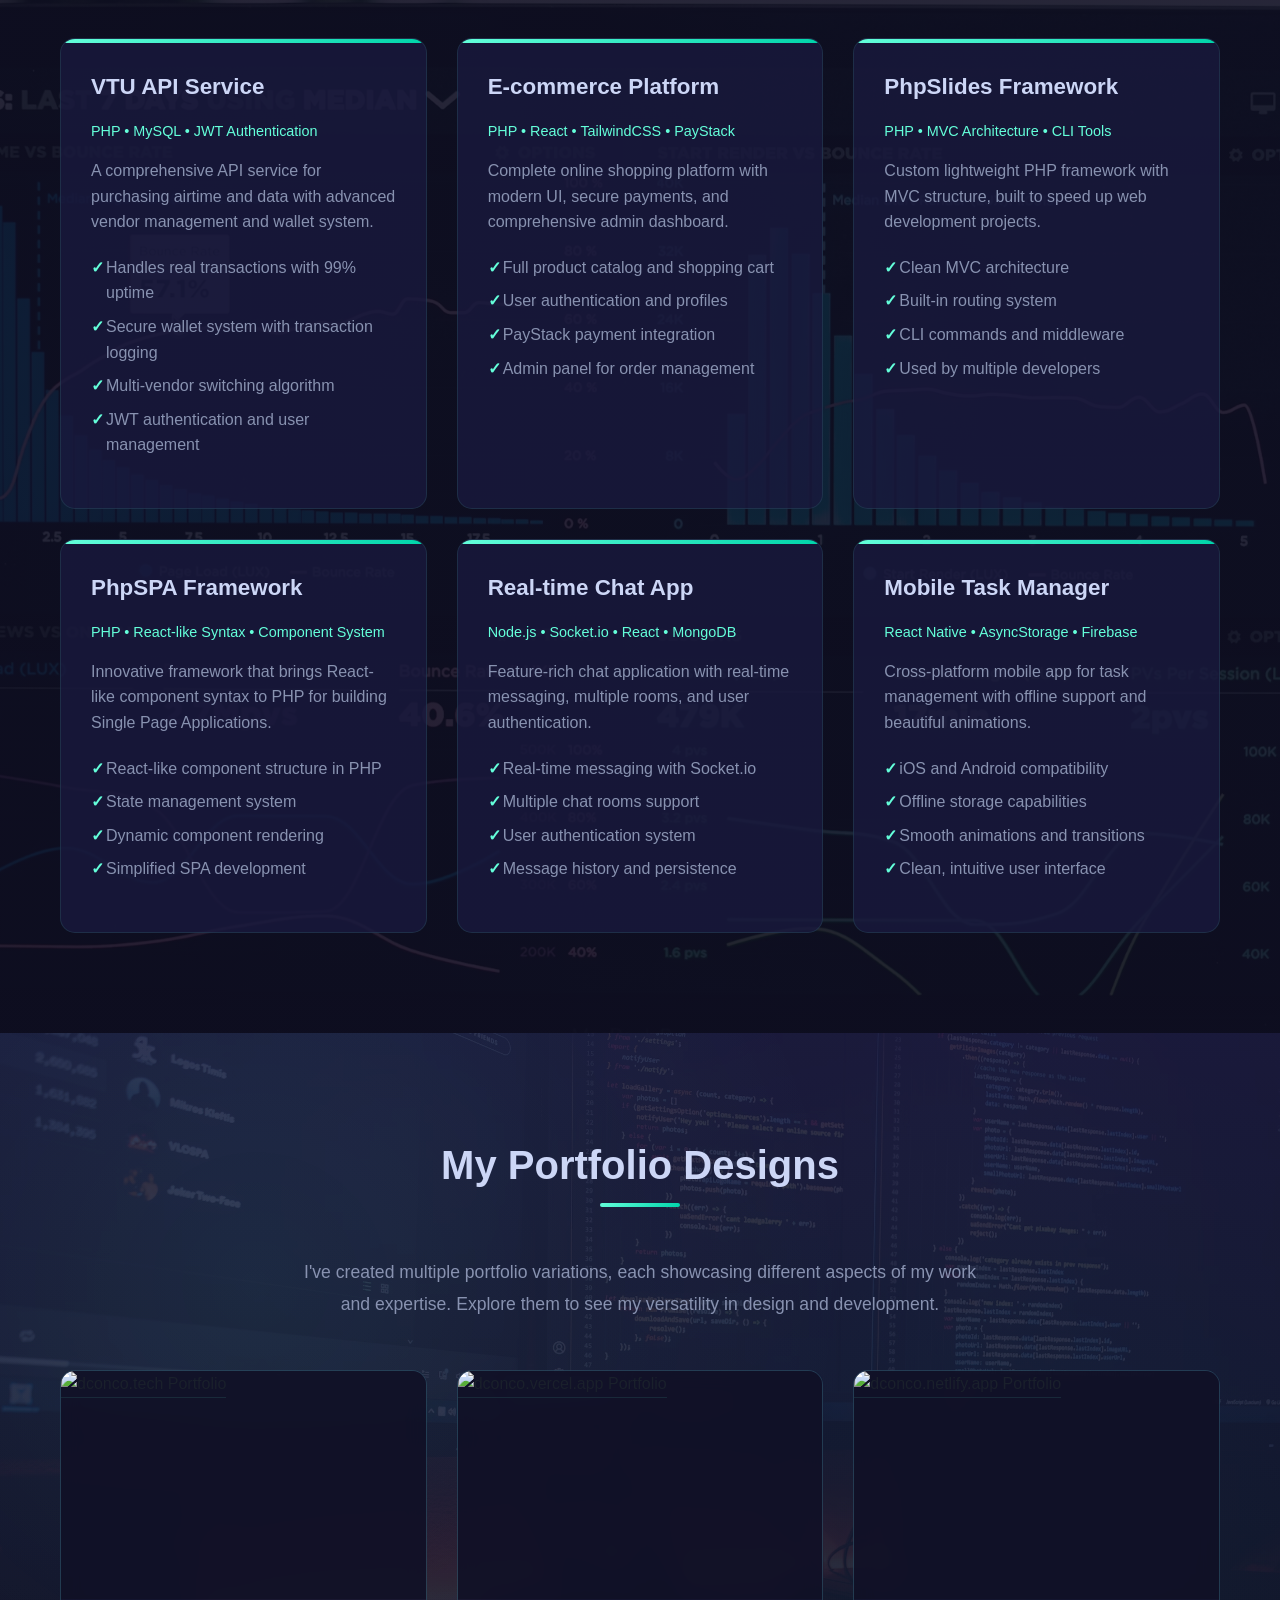
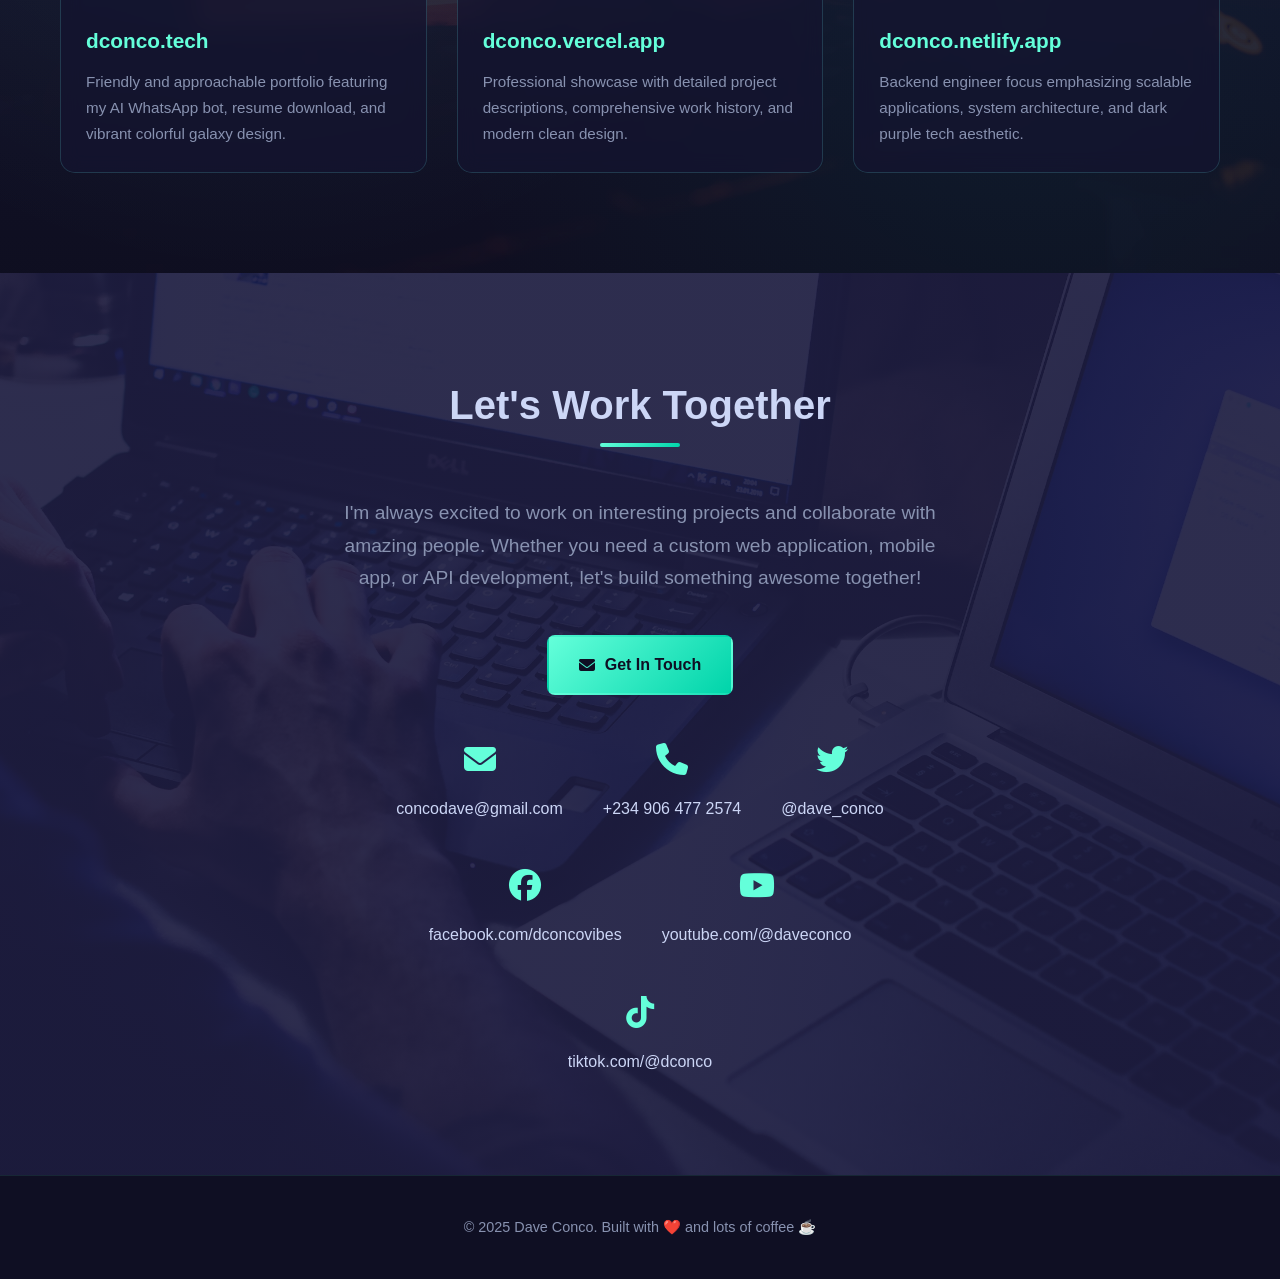
==== commit 5fbf1e30: "Delete AI bot section from index.html Removed AI bot section from the HTML." ====
--- a/index.html
+++ b/index.html
@@ -177,7 +177,6 @@
 					<li><a href="#home">Home</a></li>
 					<li><a href="#about">About</a></li>
 					<li><a href="#ai-bot">AI Bot</a></li>
-					<li><a href="#resume">Resume</a></li>
 					<li><a href="#projects">Projects</a></li>
 					<li><a href="#portfolios">Portfolios</a></li>
 					<li><a href="#contact">Contact</a></li>
@@ -275,51 +274,6 @@
 								<li>Testing & Debugging</li>
 							</ul>
 						</div>
-					</div>
-				</div>
-			</div>
-		</section>
-
-		<section id="ai-bot" class="ai-bot">
-			<div class="container">
-				<div class="ai-bot-content">
-					<div class="ai-bot-card">
-						<div class="ai-bot-icon">
-							<i class="fab fa-whatsapp"></i>
-						</div>
-						<h2>Want to test my AI bot that talks like me? 🚀</h2>
-						<p>
-							It's fun, smart, and knows everything about my work,
-							projects, and dev journey.
-						</p>
-						<div class="ai-bot-features">
-							<div class="feature-item">
-								<i class="fas fa-robot"></i>
-								<span>Trained on my portfolio & experience</span>
-							</div>
-							<div class="feature-item">
-								<i class="fas fa-lightning-bolt">⚡</i>
-								<span>Instant responses 24/7</span>
-							</div>
-							<div class="feature-item">
-								<i class="fas fa-brain"></i>
-								<span>Knows all my projects & skills</span>
-							</div>
-						</div>
-						<a
-							href="https://wa.me/2349064772574?text=Hi%20Dave!%20Coming%20from%20your%20portfolio,%20whats'up!"
-							class="btn btn-whatsapp"
-							target="_blank"
-							rel="noopener noreferrer"
-						>
-							<i class="fab fa-whatsapp"></i>
-							Chat on WhatsApp
-						</a>
-						<p class="ai-bot-cta">
-							⚡ Try it now → Ask me about my projects, frameworks, or
-							even request help on your next idea.<br />
-							I'll reply instantly (through my bot, but it is me 😉).
-						</p>
 					</div>
 				</div>
 			</div>
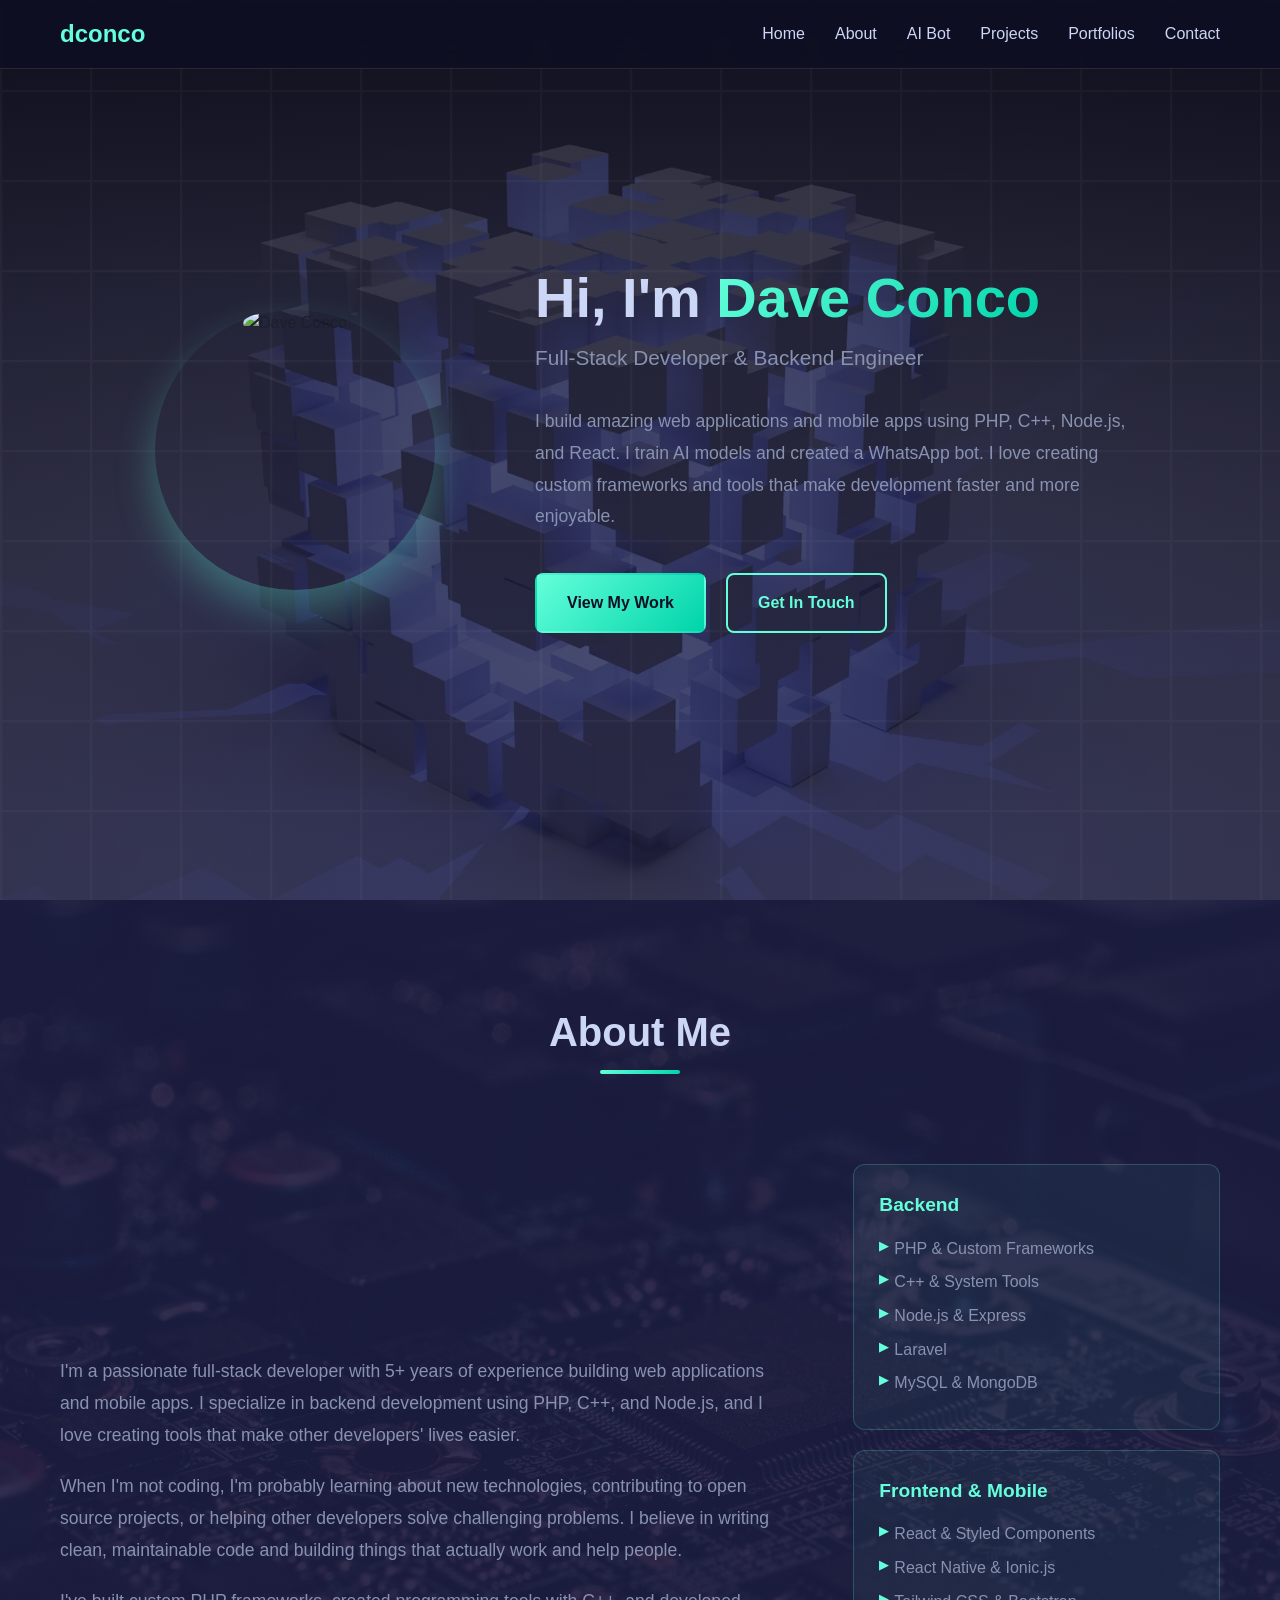
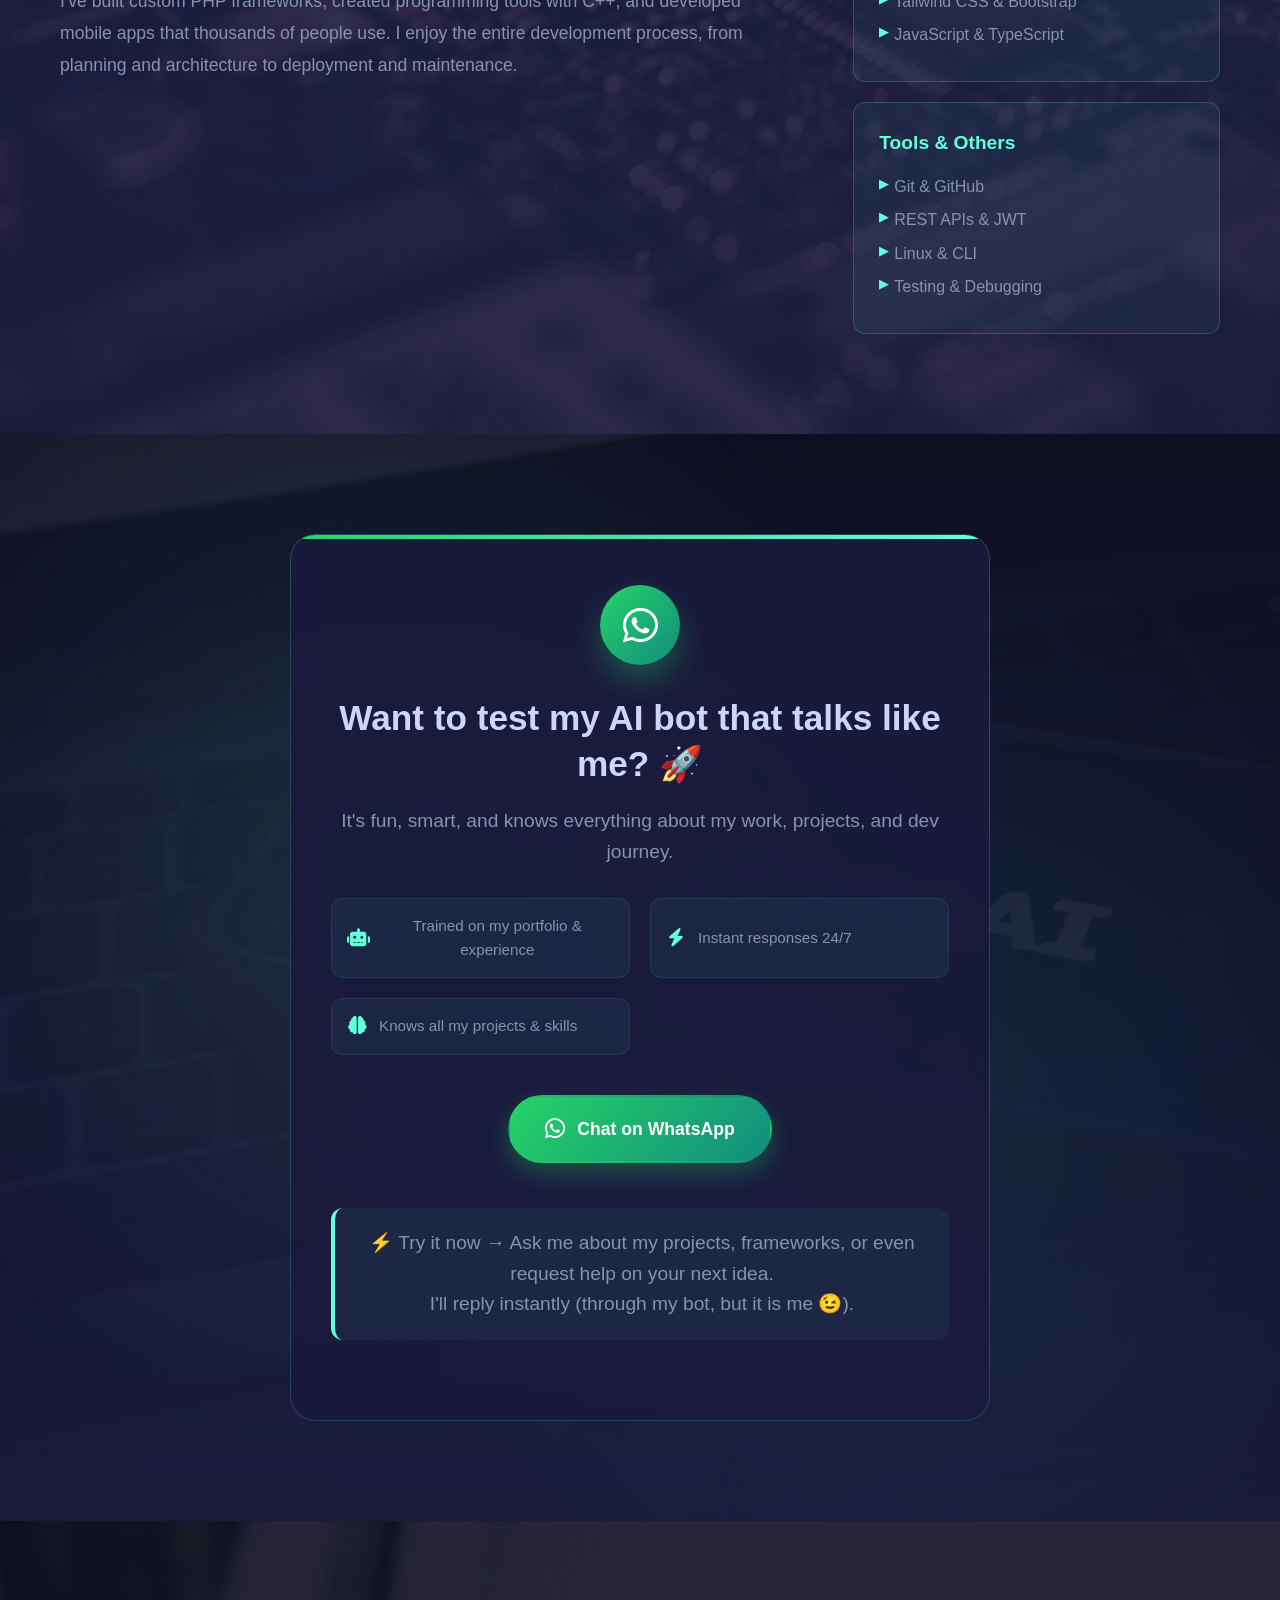
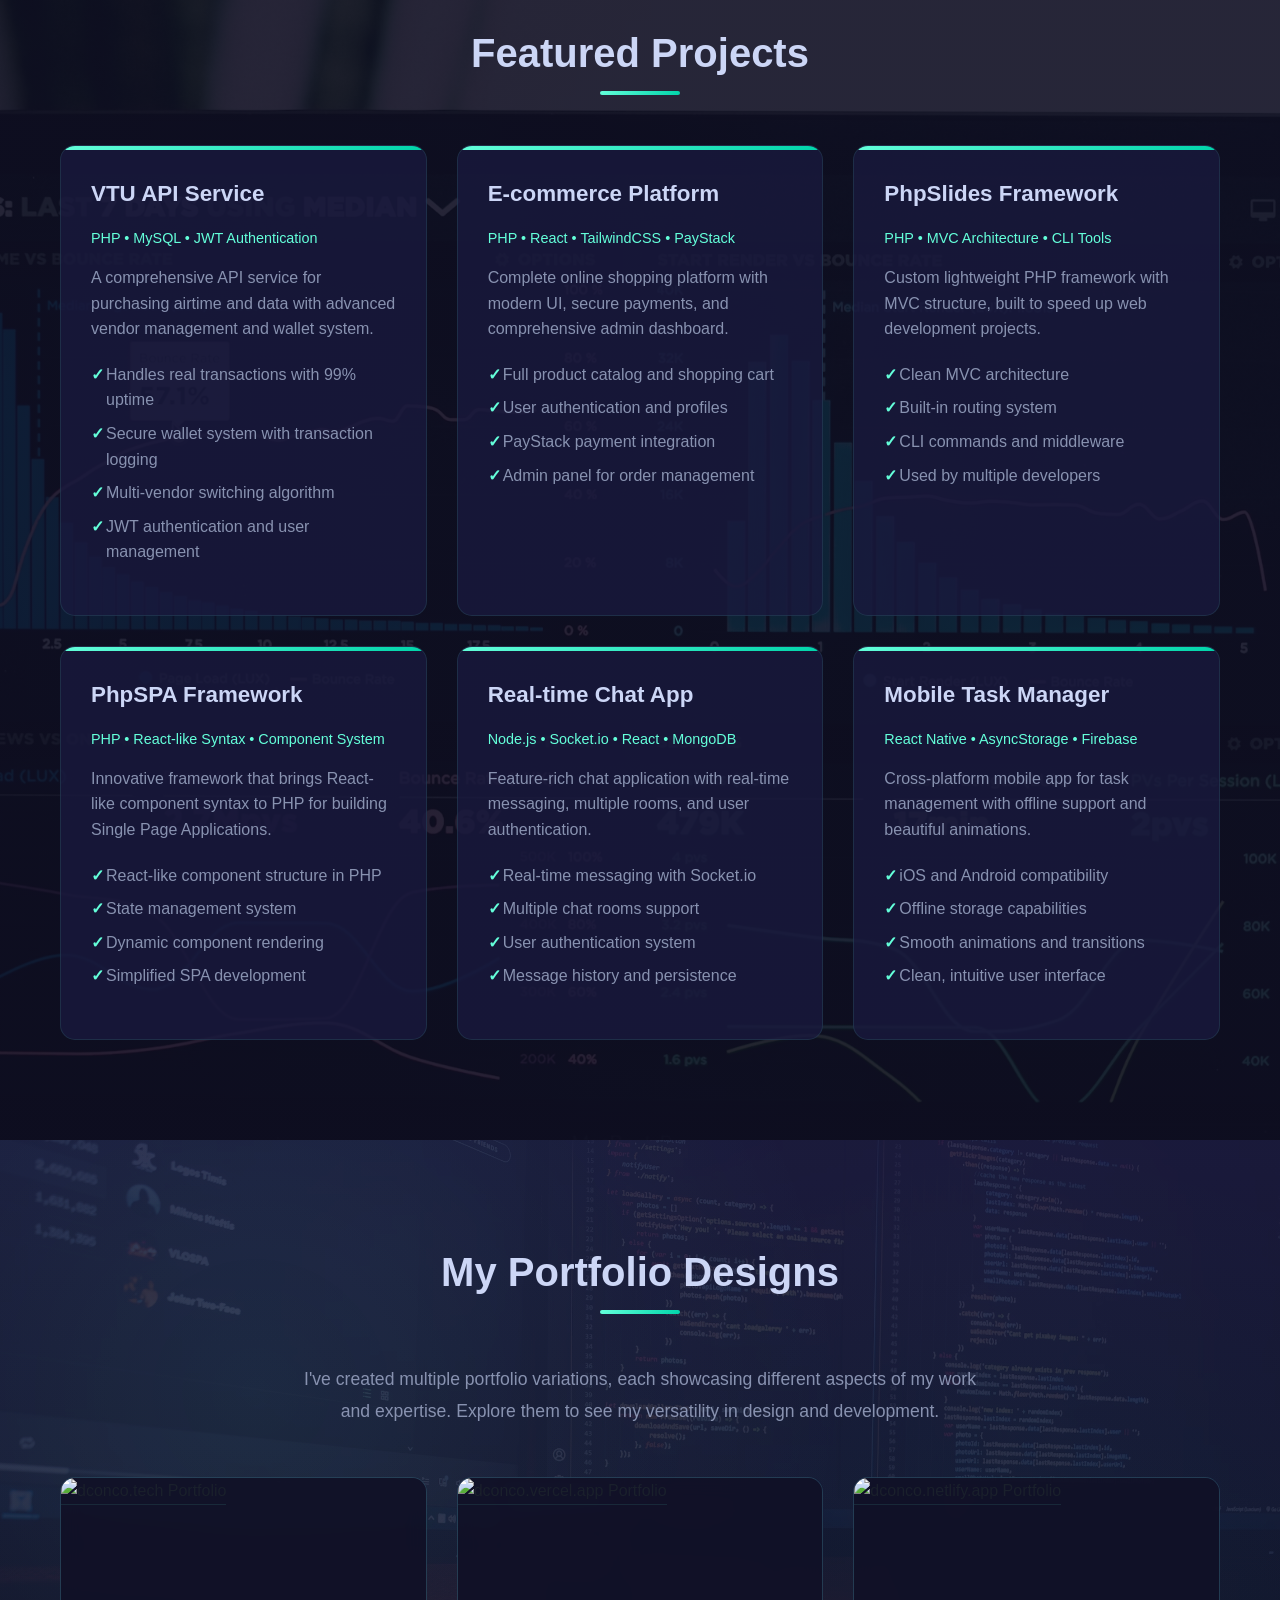
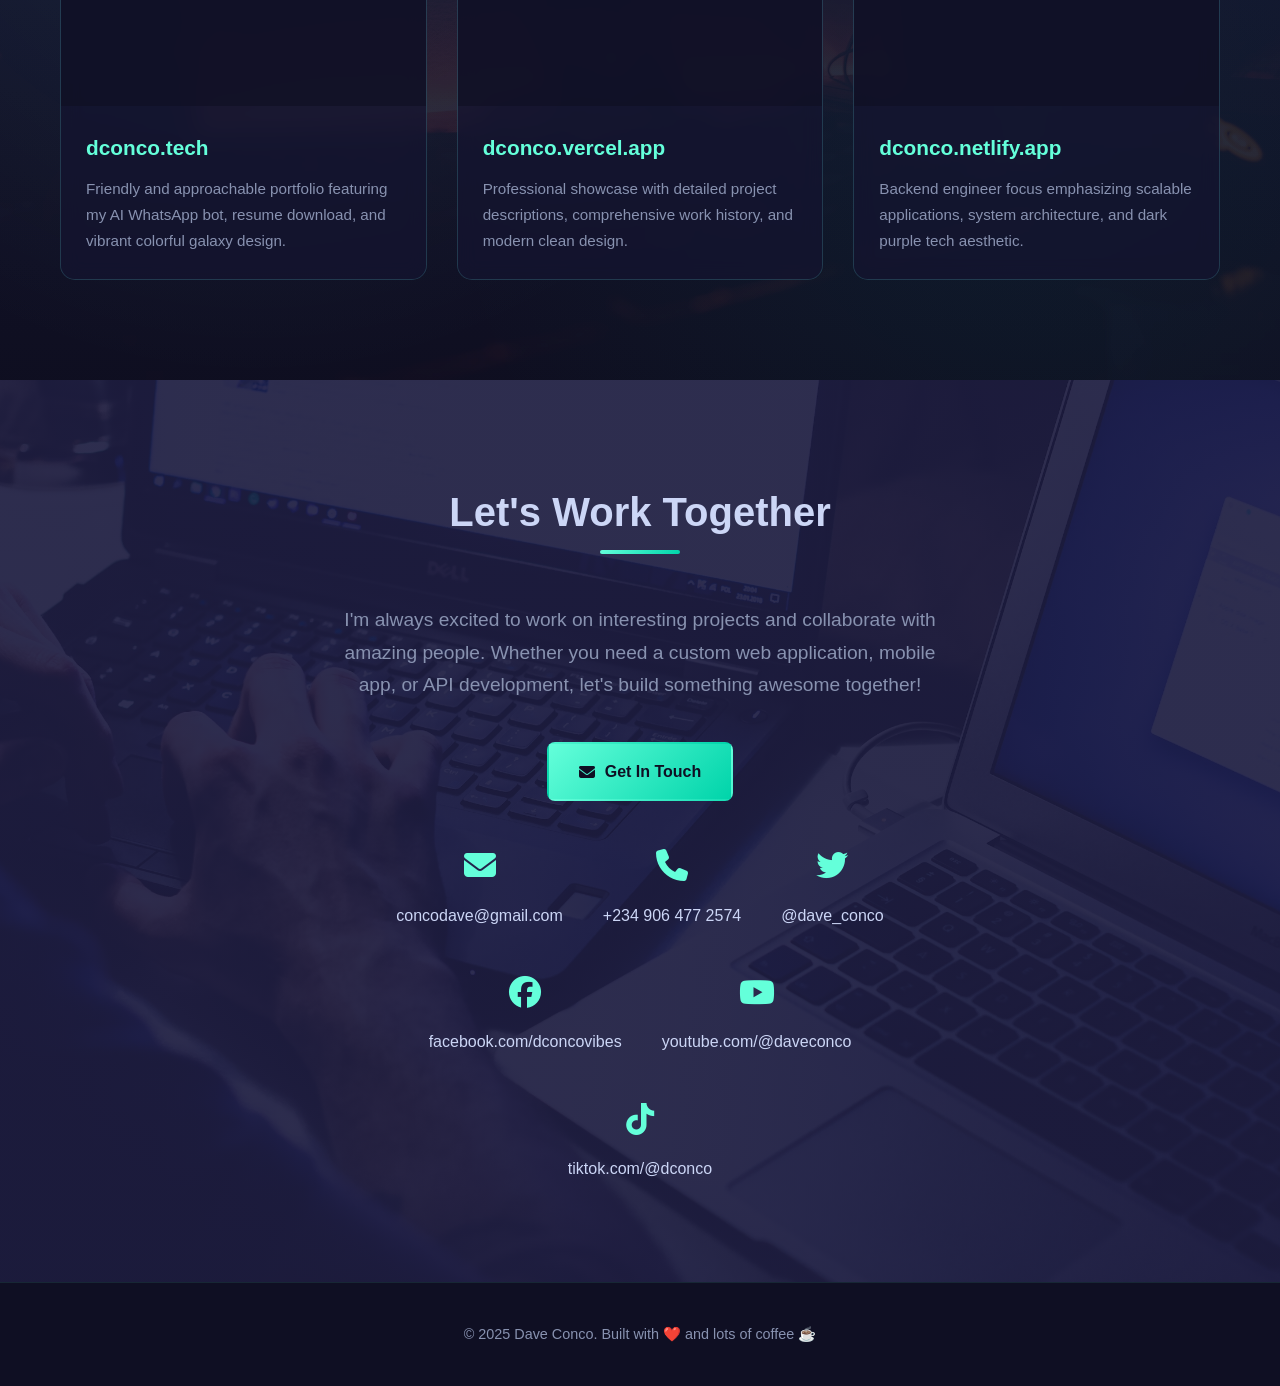
==== commit 291ea357: "Replace resume section with AI bot features Replaced resume section with AI bot interaction section," ====
--- a/index.html
+++ b/index.html
@@ -279,45 +279,46 @@
 			</div>
 		</section>
 
-		<section id="resume" class="resume">
-			<div class="container">
-				<h2 class="section-title">My Resume</h2>
-				<div class="resume-content">
-					<div class="resume-preview">
-						<div class="resume-icon">
-							<i class="fas fa-file-pdf"></i>
-						</div>
-						<h3>Download My Resume</h3>
-						<p>
-							Get a comprehensive overview of my experience, skills, and
-							achievements in software development. My resume includes
-							detailed information about my 5+ years of experience in
-							full-stack development, backend engineering, and the
-							amazing projects I've built.
-						</p>
-						<div class="resume-highlights">
-							<div class="highlight-item">
-								<i class="fas fa-code"></i>
-								<span>7 Years Of Coding</span>
+		<section id="ai-bot" class="ai-bot">
+			<div class="container">
+				<div class="ai-bot-content">
+					<div class="ai-bot-card">
+						<div class="ai-bot-icon">
+							<i class="fab fa-whatsapp"></i>
+						</div>
+						<h2>Want to test my AI bot that talks like me? 🚀</h2>
+						<p>
+							It's fun, smart, and knows everything about my work,
+							projects, and dev journey.
+						</p>
+						<div class="ai-bot-features">
+							<div class="feature-item">
+								<i class="fas fa-robot"></i>
+								<span>Trained on my portfolio & experience</span>
 							</div>
-							<div class="highlight-item">
-								<i class="fas fa-project-diagram"></i>
-								<span>20+ Projects Completed</span>
+							<div class="feature-item">
+								<i class="fas fa-lightning-bolt">⚡</i>
+								<span>Instant responses 24/7</span>
 							</div>
-							<div class="highlight-item">
-								<i class="fas fa-tools"></i>
-								<span>Multiple Tech Stacks</span>
+							<div class="feature-item">
+								<i class="fas fa-brain"></i>
+								<span>Knows all my projects & skills</span>
 							</div>
 						</div>
 						<a
-							href="https://drive.google.com/file/d/12BoysAcxwwBIPOdyO3m_4AR2lLsDroHB/view?usp=sharing"
-							class="btn btn-resume"
+							href="https://wa.me/2349064772574?text=Hi%20Dave!%20Coming%20from%20your%20portfolio,%20whats'up!"
+							class="btn btn-whatsapp"
 							target="_blank"
 							rel="noopener noreferrer"
 						>
-							<i class="fas fa-download"></i>
-							Download Resume
-						</a>
+							<i class="fab fa-whatsapp"></i>
+							Chat on WhatsApp
+						</a>
+						<p class="ai-bot-cta">
+							⚡ Try it now → Ask me about my projects, frameworks, or
+							even request help on your next idea.<br />
+							I'll reply instantly (through my bot, but it is me 😉).
+						</p>
 					</div>
 				</div>
 			</div>
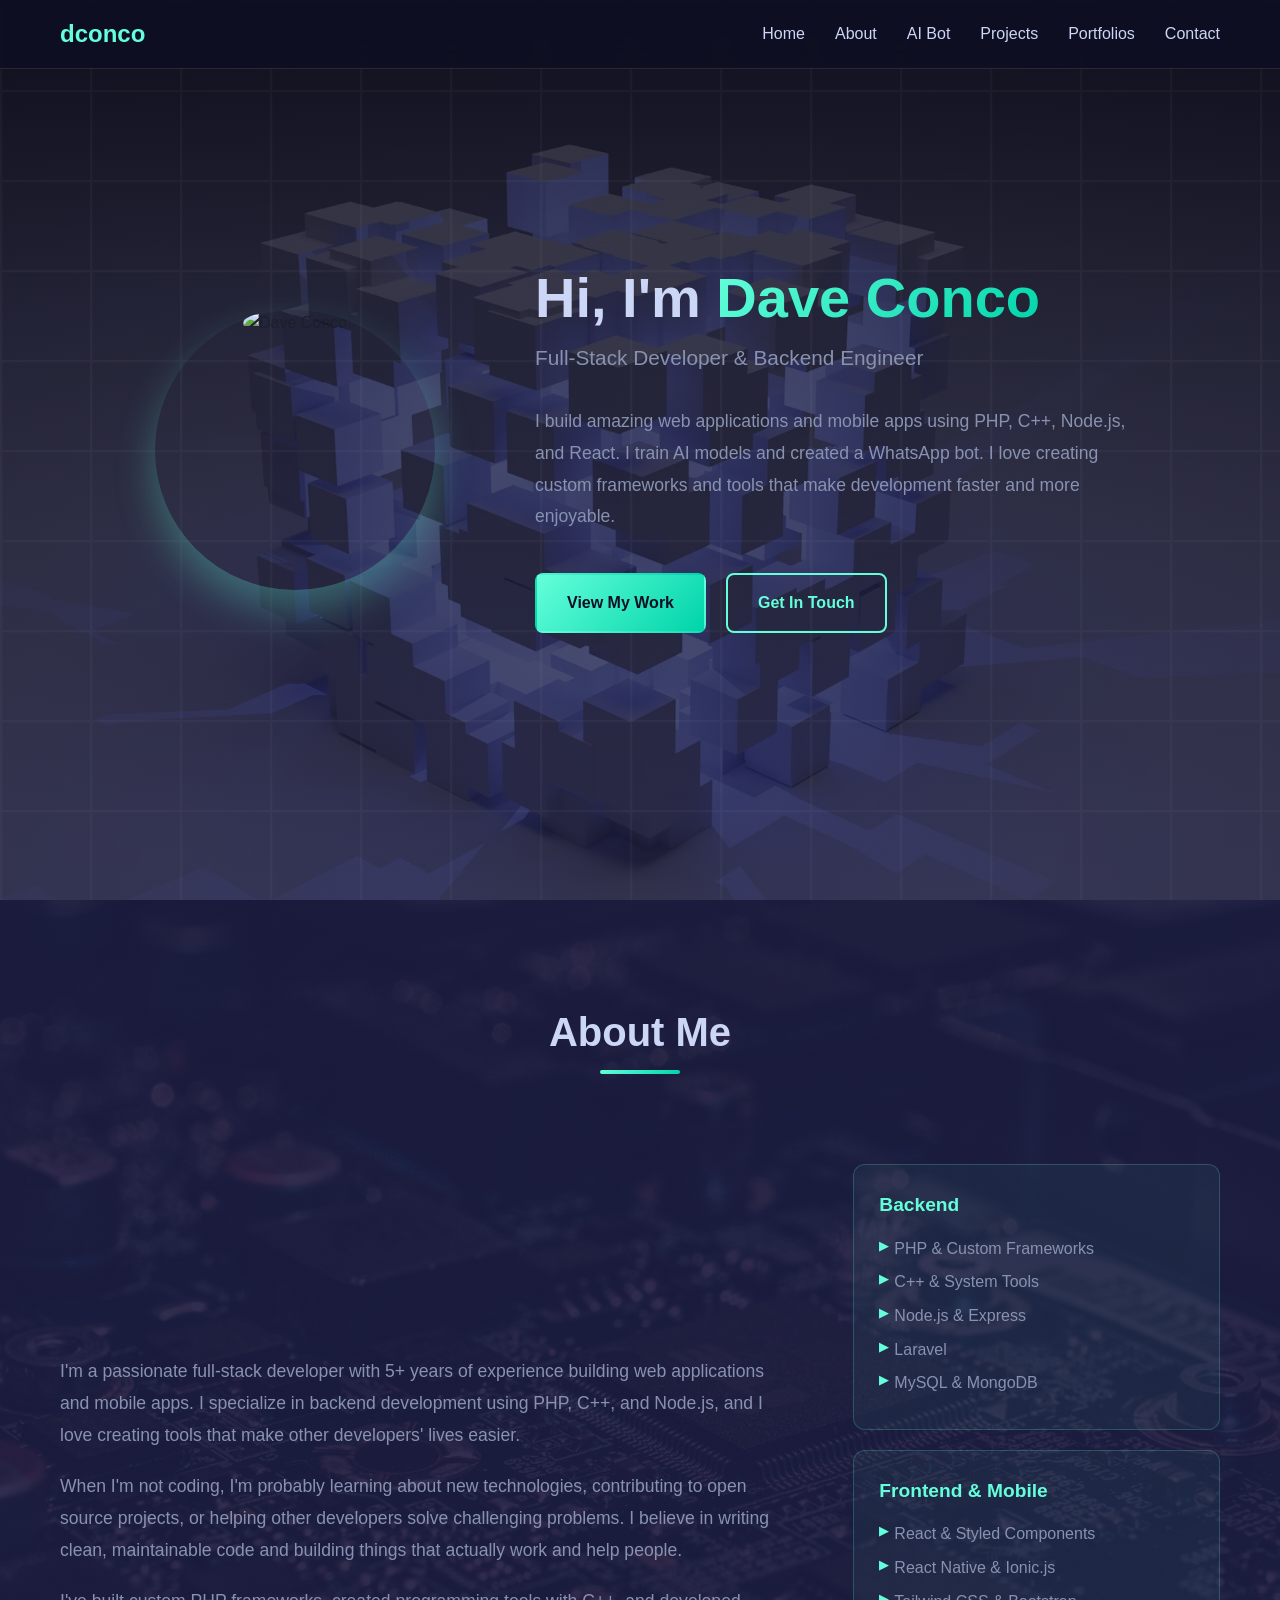
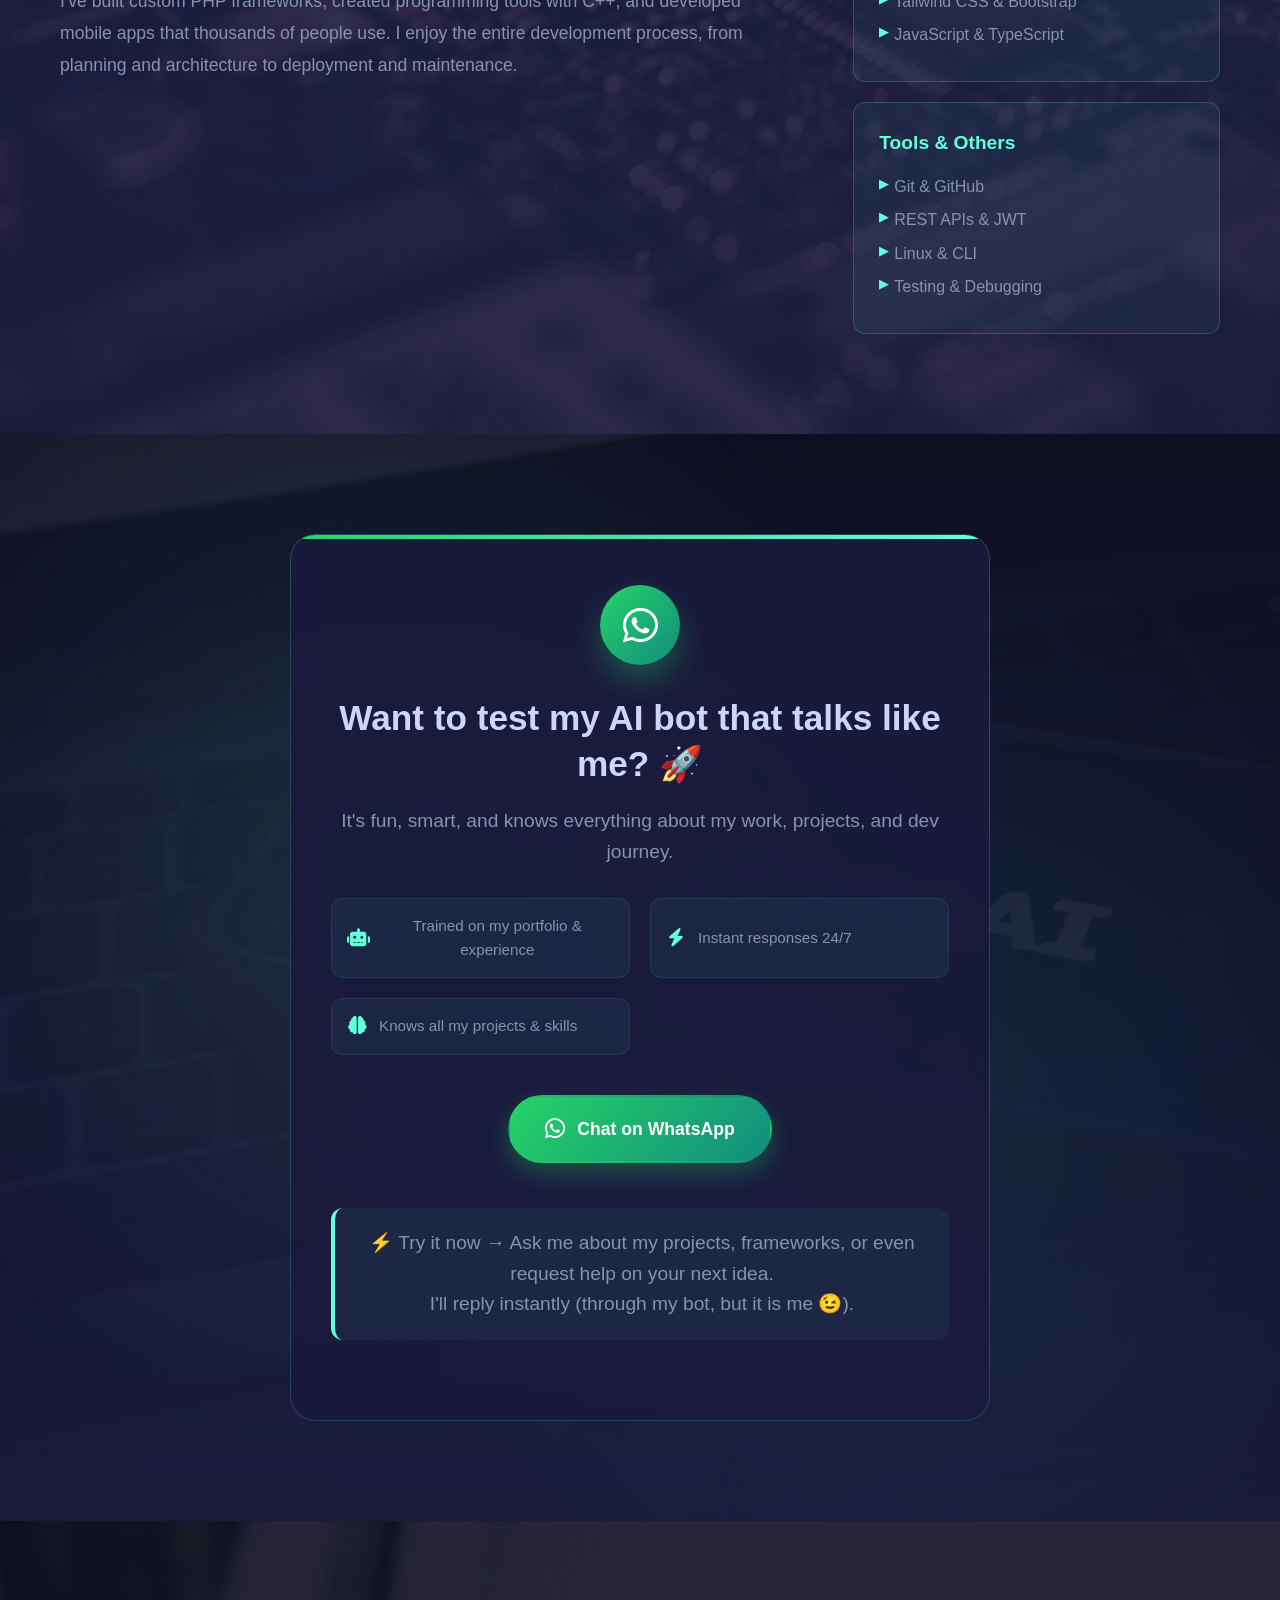
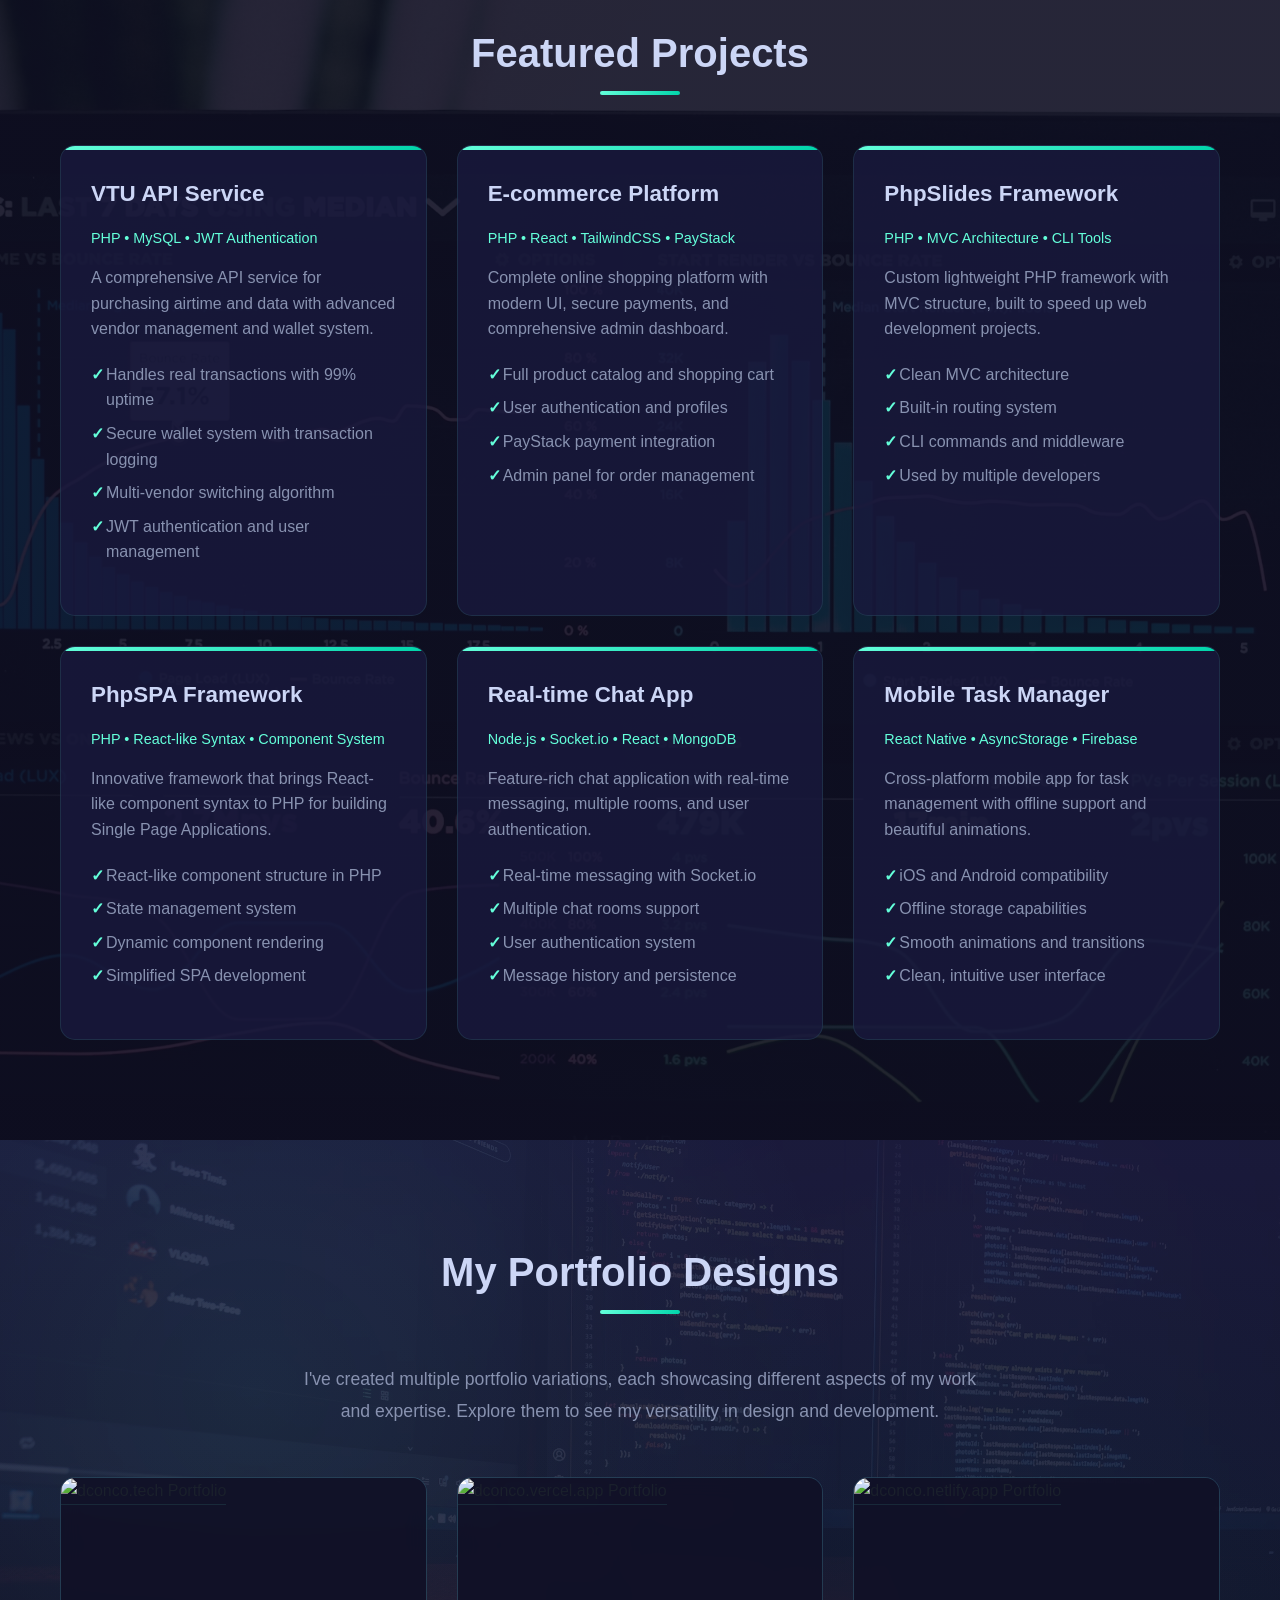
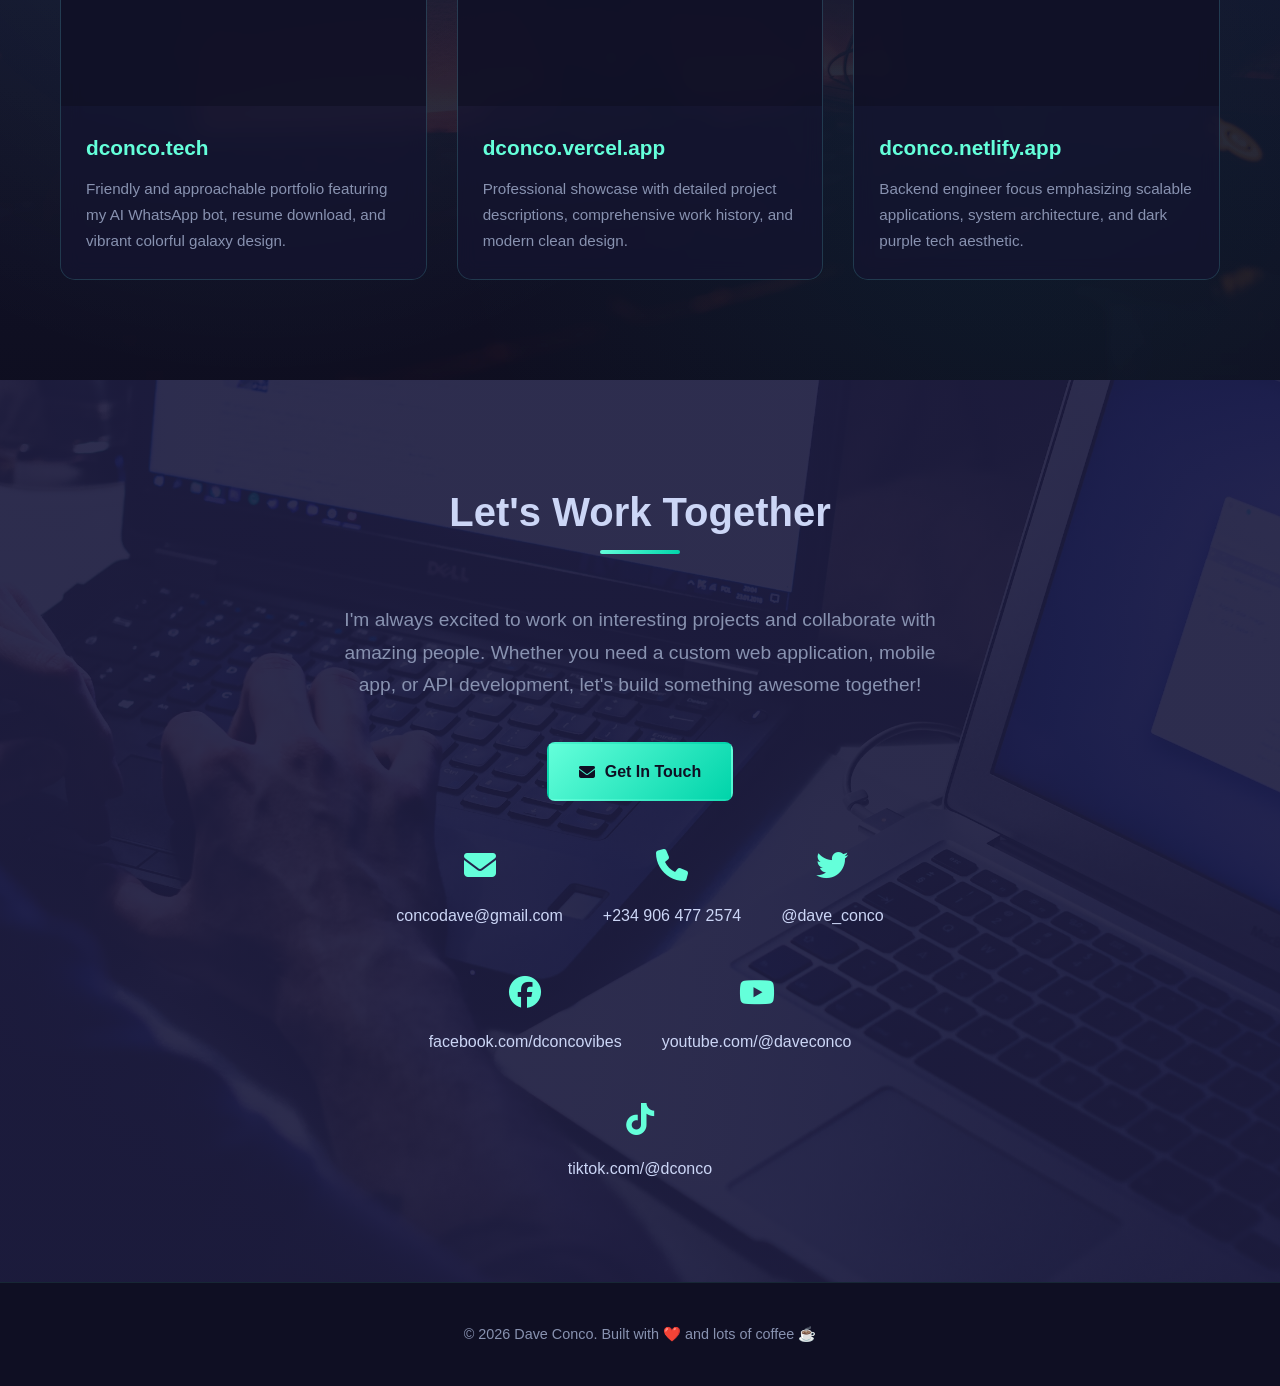
==== commit 260cd134: "update: change copyright year from 2025 to 2026 in footer" ====
--- a/index.html
+++ b/index.html
@@ -1,101 +1,91 @@
 <!doctype html>
 <html lang="en">
-	<head>
-		<meta charset="UTF-8" />
-		<meta name="viewport" content="width=device-width, initial-scale=1.0" />
-		<title>
-			Dave Conco - Full-Stack Developer & Backend Engineer | Portfolio
-		</title>
-
-		<!-- PRIMARY META TAGS -->
-		<meta name="author" content="Dave Conco" />
-		<meta name="developer" content="dconco" />
-		<meta name="copyright" content="Dave Conco" />
-		<meta name="robots" content="index, follow" />
-		<meta name="language" content="English" />
-		<meta name="revisit-after" content="7 days" />
-		<meta
-			name="keywords"
-			content="Dave Conco, dconco, full-stack developer, backend engineer, software developer, web developer, PHP developer, Node.js developer, React developer, mobile app developer, portfolio, resume, programmer, PhpSPA, C++ developer, Laravel developer, API developer"
-		/>
-		<meta
-			name="description"
-			content="Dave Conco is a Full-Stack Developer & Backend Engineer with 5+ years of experience. Specializing in PHP, C++, Node.js, React, and mobile app development. Creator of PhpSlides framework and multiple successful web applications."
-		/>
-
-		<!-- CANONICAL URL -->
-		<link rel="canonical" href="https://dconco.github.io/" />
-
-		<!-- OPEN GRAPH / FACEBOOK META TAGS -->
-		<meta property="og:type" content="website" />
-		<meta property="og:url" content="https://dconco.github.io/" />
-		<meta property="og:site_name" content="Dave Conco Portfolio" />
-		<meta
-			property="og:title"
-			content="Dave Conco - Full-Stack Developer & Backend Engineer"
-		/>
-		<meta
-			property="og:description"
-			content="Full-Stack Developer with 5+ years of experience building web applications and mobile apps. Specializing in PHP, C++, Node.js, React, and backend engineering."
-		/>
-		<meta
-			property="og:image"
-			content="https://raw.githubusercontent.com/dconco/dconco/refs/heads/main/favicons/android-chrome-512x512.png"
-		/>
-		<meta
-			property="og:image:secure_url"
-			content="https://raw.githubusercontent.com/dconco/dconco/refs/heads/main/favicons/android-chrome-512x512.png"
-		/>
-		<meta property="og:image:width" content="1200" />
-		<meta property="og:image:height" content="630" />
-		<meta property="og:image:alt" content="Dave Conco - Software Developer" />
-		<meta property="og:locale" content="en_US" />
-
-		<!-- TWITTER CARD META TAGS -->
-		<meta name="twitter:card" content="summary_large_image" />
-		<meta name="twitter:url" content="https://dconco.github.io/" />
-		<meta
-			name="twitter:title"
-			content="Dave Conco - Full-Stack Developer & Backend Engineer"
-		/>
-		<meta
-			name="twitter:description"
-			content="Full-Stack Developer with 5+ years of experience building web applications and mobile apps. Specializing in PHP, C++, Node.js, React, and backend engineering."
-		/>
-		<meta
-			name="twitter:image"
-			content="https://raw.githubusercontent.com/dconco/dconco/refs/heads/main/favicons/android-chrome-512x512.png"
-		/>
-		<meta
-			name="twitter:image:alt"
-			content="Dave Conco - Software Developer"
-		/>
-		<meta name="twitter:creator" content="@dave_conco" />
-		<meta name="twitter:site" content="@dave_conco" />
-
-		<!-- THEME COLOR FOR MOBILE BROWSERS -->
-		<meta name="theme-color" content="#667eea" />
-		<meta name="msapplication-TileColor" content="#667eea" />
-
-		<!-- FAV AND ICONS   -->
-		<link rel="icon" type="image/x-icon" href="favicons/favicon.ico" />
-		<link rel="icon" type="image/png" sizes="16x16" href="https://raw.githubusercontent.com/dconco/dconco/refs/heads/main/favicons/favicon-16x16.png" />
-		<link rel="icon" type="image/png" sizes="32x32" href="https://raw.githubusercontent.com/dconco/dconco/refs/heads/main/favicons/favicon-32x32.png" />
-		<link rel="apple-touch-icon" sizes="180x180" href="https://raw.githubusercontent.com/dconco/dconco/refs/heads/main/favicons/apple-touch-icon.png" />
-		<link rel="icon" type="image/png" sizes="192x192" href="https://raw.githubusercontent.com/dconco/dconco/refs/heads/main/favicons/android-chrome-192x192.png" />
-		<link rel="icon" type="image/png" sizes="512x512" href="https://raw.githubusercontent.com/dconco/dconco/refs/heads/main/favicons/android-chrome-512x512.png" />
-		<link rel="manifest" href="https://raw.githubusercontent.com/dconco/dconco/refs/heads/main/favicons/site.webmanifest" />
-		<link rel="shortcut icon" href="https://raw.githubusercontent.com/dconco/dconco/refs/heads/main/favicons/favicon.ico" />
-
-		<!-- STYLESHEET -->
-		<link
-			rel="stylesheet"
-			href="https://cdnjs.cloudflare.com/ajax/libs/font-awesome/6.4.0/css/all.min.css"
-		/>
-		<link rel="stylesheet" href="css/style.css" type="text/css" media="all" />
-
-		<!-- STRUCTURED DATA (JSON-LD) -->
-		<script type="application/ld+json">
+
+<head>
+	<meta charset="UTF-8" />
+	<meta name="viewport" content="width=device-width, initial-scale=1.0" />
+	<title>
+		Dave Conco - Full-Stack Developer & Backend Engineer | Portfolio
+	</title>
+
+	<!-- PRIMARY META TAGS -->
+	<meta name="author" content="Dave Conco" />
+	<meta name="developer" content="dconco" />
+	<meta name="copyright" content="Dave Conco" />
+	<meta name="robots" content="index, follow" />
+	<meta name="language" content="English" />
+	<meta name="revisit-after" content="7 days" />
+	<meta
+		name="keywords"
+		content="Dave Conco, dconco, full-stack developer, backend engineer, software developer, web developer, PHP developer, Node.js developer, React developer, mobile app developer, portfolio, resume, programmer, PhpSPA, C++ developer, Laravel developer, API developer" />
+	<meta
+		name="description"
+		content="Dave Conco is a Full-Stack Developer & Backend Engineer with 5+ years of experience. Specializing in PHP, C++, Node.js, React, and mobile app development. Creator of PhpSlides framework and multiple successful web applications." />
+
+	<!-- CANONICAL URL -->
+	<link rel="canonical" href="https://dconco.github.io/" />
+
+	<!-- OPEN GRAPH / FACEBOOK META TAGS -->
+	<meta property="og:type" content="website" />
+	<meta property="og:url" content="https://dconco.github.io/" />
+	<meta property="og:site_name" content="Dave Conco Portfolio" />
+	<meta
+		property="og:title"
+		content="Dave Conco - Full-Stack Developer & Backend Engineer" />
+	<meta
+		property="og:description"
+		content="Full-Stack Developer with 5+ years of experience building web applications and mobile apps. Specializing in PHP, C++, Node.js, React, and backend engineering." />
+	<meta
+		property="og:image"
+		content="https://raw.githubusercontent.com/dconco/dconco/refs/heads/main/favicons/android-chrome-512x512.png" />
+	<meta
+		property="og:image:secure_url"
+		content="https://raw.githubusercontent.com/dconco/dconco/refs/heads/main/favicons/android-chrome-512x512.png" />
+	<meta property="og:image:width" content="1200" />
+	<meta property="og:image:height" content="630" />
+	<meta property="og:image:alt" content="Dave Conco - Software Developer" />
+	<meta property="og:locale" content="en_US" />
+
+	<!-- TWITTER CARD META TAGS -->
+	<meta name="twitter:card" content="summary_large_image" />
+	<meta name="twitter:url" content="https://dconco.github.io/" />
+	<meta
+		name="twitter:title"
+		content="Dave Conco - Full-Stack Developer & Backend Engineer" />
+	<meta
+		name="twitter:description"
+		content="Full-Stack Developer with 5+ years of experience building web applications and mobile apps. Specializing in PHP, C++, Node.js, React, and backend engineering." />
+	<meta
+		name="twitter:image"
+		content="https://raw.githubusercontent.com/dconco/dconco/refs/heads/main/favicons/android-chrome-512x512.png" />
+	<meta
+		name="twitter:image:alt"
+		content="Dave Conco - Software Developer" />
+	<meta name="twitter:creator" content="@dave_conco" />
+	<meta name="twitter:site" content="@dave_conco" />
+
+	<!-- THEME COLOR FOR MOBILE BROWSERS -->
+	<meta name="theme-color" content="#667eea" />
+	<meta name="msapplication-TileColor" content="#667eea" />
+
+	<!-- FAV AND ICONS   -->
+	<link rel="icon" type="image/x-icon" href="favicons/favicon.ico" />
+	<link rel="icon" type="image/png" sizes="16x16" href="https://raw.githubusercontent.com/dconco/dconco/refs/heads/main/favicons/favicon-16x16.png" />
+	<link rel="icon" type="image/png" sizes="32x32" href="https://raw.githubusercontent.com/dconco/dconco/refs/heads/main/favicons/favicon-32x32.png" />
+	<link rel="apple-touch-icon" sizes="180x180" href="https://raw.githubusercontent.com/dconco/dconco/refs/heads/main/favicons/apple-touch-icon.png" />
+	<link rel="icon" type="image/png" sizes="192x192" href="https://raw.githubusercontent.com/dconco/dconco/refs/heads/main/favicons/android-chrome-192x192.png" />
+	<link rel="icon" type="image/png" sizes="512x512" href="https://raw.githubusercontent.com/dconco/dconco/refs/heads/main/favicons/android-chrome-512x512.png" />
+	<link rel="manifest" href="https://raw.githubusercontent.com/dconco/dconco/refs/heads/main/favicons/site.webmanifest" />
+	<link rel="shortcut icon" href="https://raw.githubusercontent.com/dconco/dconco/refs/heads/main/favicons/favicon.ico" />
+
+	<!-- STYLESHEET -->
+	<link
+		rel="stylesheet"
+		href="https://cdnjs.cloudflare.com/ajax/libs/font-awesome/6.4.0/css/all.min.css" />
+	<link rel="stylesheet" href="css/style.css" type="text/css" media="all" />
+
+	<!-- STRUCTURED DATA (JSON-LD) -->
+	<script type="application/ld+json">
 			{
 				"@context": "https://schema.org",
 				"@type": "Person",
@@ -134,7 +124,7 @@
 				]
 			}
 		</script>
-		<script type="application/ld+json">
+	<script type="application/ld+json">
 			{
 				"@context": "https://schema.org",
 				"@type": "WebSite",
@@ -148,7 +138,7 @@
 				"inLanguage": "en-US"
 			}
 		</script>
-		<script type="application/ld+json">
+	<script type="application/ld+json">
 			{
 				"@context": "https://schema.org",
 				"@type": "ProfilePage",
@@ -162,434 +152,420 @@
 				}
 			}
 		</script>
-	</head>
-	<body>
-		<div class="mobile-menu-overlay"></div>
-		<nav>
-			<div class="container">
-				<a href="#" class="logo">dconco</a>
-				<button class="mobile-menu-toggle" aria-label="Toggle menu">
-					<span></span>
-					<span></span>
-					<span></span>
-				</button>
-				<ul class="nav-links">
-					<li><a href="#home">Home</a></li>
-					<li><a href="#about">About</a></li>
-					<li><a href="#ai-bot">AI Bot</a></li>
-					<li><a href="#projects">Projects</a></li>
-					<li><a href="#portfolios">Portfolios</a></li>
-					<li><a href="#contact">Contact</a></li>
-				</ul>
+</head>
+
+<body>
+	<div class="mobile-menu-overlay"></div>
+	<nav>
+		<div class="container">
+			<a href="#" class="logo">dconco</a>
+			<button class="mobile-menu-toggle" aria-label="Toggle menu">
+				<span></span>
+				<span></span>
+				<span></span>
+			</button>
+			<ul class="nav-links">
+				<li><a href="#home">Home</a></li>
+				<li><a href="#about">About</a></li>
+				<li><a href="#ai-bot">AI Bot</a></li>
+				<li><a href="#projects">Projects</a></li>
+				<li><a href="#portfolios">Portfolios</a></li>
+				<li><a href="#contact">Contact</a></li>
+			</ul>
+		</div>
+	</nav>
+
+	<section id="home" class="hero">
+		<div class="container">
+			<div class="hero-content">
+				<div class="hero-image floating">
+					<div class="profile-pic">
+						<img
+							src="https://raw.githubusercontent.com/dconco/dconco/refs/heads/main/profile3.png"
+							alt="Dave Conco" />
+					</div>
+				</div>
+				<div class="hero-text animate-in">
+					<h1>Hi, I'm <span class="highlight">Dave Conco</span></h1>
+					<p class="subtitle">
+						Full-Stack Developer & Backend Engineer
+					</p>
+					<p>
+						I build amazing web applications and mobile apps using PHP,
+						C++, Node.js, and React. I train AI models and created a
+						WhatsApp bot. I love creating custom frameworks and tools
+						that make development faster and more enjoyable.
+					</p>
+					<div class="cta-buttons">
+						<a href="#projects" class="btn btn-primary">View My Work</a>
+						<a href="#contact" class="btn btn-secondary">Get In Touch</a>
+					</div>
+				</div>
 			</div>
-		</nav>
-
-		<section id="home" class="hero">
-			<div class="container">
-				<div class="hero-content">
-					<div class="hero-image floating">
-						<div class="profile-pic">
-							<img
-								src="https://raw.githubusercontent.com/dconco/dconco/refs/heads/main/profile3.png"
-								alt="Dave Conco"
-							/>
+		</div>
+	</section>
+
+	<section id="about" class="about">
+		<div class="container">
+			<h2 class="section-title">About Me</h2>
+			<div class="about-content">
+				<div class="about-text">
+					<p>
+						I'm a passionate full-stack developer with 5+ years of
+						experience building web applications and mobile apps. I
+						specialize in backend development using PHP, C++, and
+						Node.js, and I love creating tools that make other
+						developers' lives easier.
+					</p>
+					<p>
+						When I'm not coding, I'm probably learning about new
+						technologies, contributing to open source projects, or
+						helping other developers solve challenging problems. I
+						believe in writing clean, maintainable code and building
+						things that actually work and help people.
+					</p>
+					<p>
+						I've built custom PHP frameworks, created programming tools
+						with C++, and developed mobile apps that thousands of
+						people use. I enjoy the entire development process, from
+						planning and architecture to deployment and maintenance.
+					</p>
+				</div>
+				<div class="skills-grid">
+					<div class="skill-category">
+						<h3>Backend</h3>
+						<ul>
+							<li>PHP & Custom Frameworks</li>
+							<li>C++ & System Tools</li>
+							<li>Node.js & Express</li>
+							<li>Laravel</li>
+							<li>MySQL & MongoDB</li>
+						</ul>
+					</div>
+					<div class="skill-category">
+						<h3>Frontend & Mobile</h3>
+						<ul>
+							<li>React & Styled Components</li>
+							<li>React Native & Ionic.js</li>
+							<li>Tailwind CSS & Bootstrap</li>
+							<li>JavaScript & TypeScript</li>
+						</ul>
+					</div>
+					<div class="skill-category">
+						<h3>Tools & Others</h3>
+						<ul>
+							<li>Git & GitHub</li>
+							<li>REST APIs & JWT</li>
+							<li>Linux & CLI</li>
+							<li>Testing & Debugging</li>
+						</ul>
+					</div>
+				</div>
+			</div>
+		</div>
+	</section>
+
+	<section id="ai-bot" class="ai-bot">
+		<div class="container">
+			<div class="ai-bot-content">
+				<div class="ai-bot-card">
+					<div class="ai-bot-icon">
+						<i class="fab fa-whatsapp"></i>
+					</div>
+					<h2>Want to test my AI bot that talks like me? 🚀</h2>
+					<p>
+						It's fun, smart, and knows everything about my work,
+						projects, and dev journey.
+					</p>
+					<div class="ai-bot-features">
+						<div class="feature-item">
+							<i class="fas fa-robot"></i>
+							<span>Trained on my portfolio & experience</span>
 						</div>
-					</div>
-					<div class="hero-text animate-in">
-						<h1>Hi, I'm <span class="highlight">Dave Conco</span></h1>
-						<p class="subtitle">
-							Full-Stack Developer & Backend Engineer
+						<div class="feature-item">
+							<i class="fas fa-lightning-bolt">⚡</i>
+							<span>Instant responses 24/7</span>
+						</div>
+						<div class="feature-item">
+							<i class="fas fa-brain"></i>
+							<span>Knows all my projects & skills</span>
+						</div>
+					</div>
+					<a
+						href="https://wa.me/2349064772574?text=Hi%20Dave!%20Coming%20from%20your%20portfolio,%20whats'up!"
+						class="btn btn-whatsapp"
+						target="_blank"
+						rel="noopener noreferrer">
+						<i class="fab fa-whatsapp"></i>
+						Chat on WhatsApp
+					</a>
+					<p class="ai-bot-cta">
+						⚡ Try it now → Ask me about my projects, frameworks, or
+						even request help on your next idea.<br />
+						I'll reply instantly (through my bot, but it is me 😉).
+					</p>
+				</div>
+			</div>
+		</div>
+	</section>
+
+	<section id="projects" class="projects">
+		<div class="container">
+			<h2 class="section-title">Featured Projects</h2>
+			<div class="projects-grid">
+				<div class="project-card">
+					<h3>VTU API Service</h3>
+					<div class="project-tech">
+						PHP • MySQL • JWT Authentication
+					</div>
+					<p>
+						A comprehensive API service for purchasing airtime and data
+						with advanced vendor management and wallet system.
+					</p>
+					<ul>
+						<li>Handles real transactions with 99% uptime</li>
+						<li>Secure wallet system with transaction logging</li>
+						<li>Multi-vendor switching algorithm</li>
+						<li>JWT authentication and user management</li>
+					</ul>
+				</div>
+
+				<div class="project-card">
+					<h3>E-commerce Platform</h3>
+					<div class="project-tech">
+						PHP • React • TailwindCSS • PayStack
+					</div>
+					<p>
+						Complete online shopping platform with modern UI, secure
+						payments, and comprehensive admin dashboard.
+					</p>
+					<ul>
+						<li>Full product catalog and shopping cart</li>
+						<li>User authentication and profiles</li>
+						<li>PayStack payment integration</li>
+						<li>Admin panel for order management</li>
+					</ul>
+				</div>
+
+				<div class="project-card">
+					<h3>PhpSlides Framework</h3>
+					<div class="project-tech">
+						PHP • MVC Architecture • CLI Tools
+					</div>
+					<p>
+						Custom lightweight PHP framework with MVC structure, built
+						to speed up web development projects.
+					</p>
+					<ul>
+						<li>Clean MVC architecture</li>
+						<li>Built-in routing system</li>
+						<li>CLI commands and middleware</li>
+						<li>Used by multiple developers</li>
+					</ul>
+				</div>
+
+				<div class="project-card">
+					<h3>PhpSPA Framework</h3>
+					<div class="project-tech">
+						PHP • React-like Syntax • Component System
+					</div>
+					<p>
+						Innovative framework that brings React-like component
+						syntax to PHP for building Single Page Applications.
+					</p>
+					<ul>
+						<li>React-like component structure in PHP</li>
+						<li>State management system</li>
+						<li>Dynamic component rendering</li>
+						<li>Simplified SPA development</li>
+					</ul>
+				</div>
+
+				<div class="project-card">
+					<h3>Real-time Chat App</h3>
+					<div class="project-tech">
+						Node.js • Socket.io • React • MongoDB
+					</div>
+					<p>
+						Feature-rich chat application with real-time messaging,
+						multiple rooms, and user authentication.
+					</p>
+					<ul>
+						<li>Real-time messaging with Socket.io</li>
+						<li>Multiple chat rooms support</li>
+						<li>User authentication system</li>
+						<li>Message history and persistence</li>
+					</ul>
+				</div>
+
+				<div class="project-card">
+					<h3>Mobile Task Manager</h3>
+					<div class="project-tech">
+						React Native • AsyncStorage • Firebase
+					</div>
+					<p>
+						Cross-platform mobile app for task management with offline
+						support and beautiful animations.
+					</p>
+					<ul>
+						<li>iOS and Android compatibility</li>
+						<li>Offline storage capabilities</li>
+						<li>Smooth animations and transitions</li>
+						<li>Clean, intuitive user interface</li>
+					</ul>
+				</div>
+			</div>
+		</div>
+	</section>
+
+	<section id="portfolios" class="portfolios">
+		<div class="container">
+			<h2 class="section-title">My Portfolio Designs</h2>
+			<p class="portfolios-intro">
+				I've created multiple portfolio variations, each showcasing different aspects of my work and expertise.
+				Explore them to see my versatility in design and development.
+			</p>
+			<div class="portfolios-grid">
+				<div class="portfolio-item">
+					<div class="portfolio-image">
+						<img
+							src="https://raw.githubusercontent.com/dconco/dconco/refs/heads/main/portfolios/dconco.tech.png"
+							alt="dconco.tech Portfolio" />
+						<div class="portfolio-overlay">
+							<a
+								href="https://www.dconco.tech"
+								class="portfolio-link"
+								target="_blank"
+								rel="noopener noreferrer">
+								<span>View Live</span>
+								<i class="fas fa-arrow-right"></i>
+							</a>
+						</div>
+					</div>
+					<div class="portfolio-info">
+						<h3>dconco.tech</h3>
+						<p>
+							Friendly and approachable portfolio featuring my AI WhatsApp bot,
+							resume download, and vibrant colorful galaxy design.
 						</p>
+					</div>
+				</div>
+
+				<div class="portfolio-item">
+					<div class="portfolio-image">
+						<img
+							src="https://raw.githubusercontent.com/dconco/dconco/refs/heads/main/portfolios/dconco.vercel.app.png"
+							alt="dconco.vercel.app Portfolio" />
+						<div class="portfolio-overlay">
+							<a
+								href="https://dconco.vercel.app"
+								class="portfolio-link"
+								target="_blank"
+								rel="noopener noreferrer">
+								<span>View Live</span>
+								<i class="fas fa-arrow-right"></i>
+							</a>
+						</div>
+					</div>
+					<div class="portfolio-info">
+						<h3>dconco.vercel.app</h3>
 						<p>
-							I build amazing web applications and mobile apps using PHP,
-							C++, Node.js, and React. I train AI models and created a
-							WhatsApp bot. I love creating custom frameworks and tools
-							that make development faster and more enjoyable.
+							Professional showcase with detailed project descriptions,
+							comprehensive work history, and modern clean design.
 						</p>
-						<div class="cta-buttons">
-							<a href="#projects" class="btn btn-primary"
-								>View My Work</a
-							>
-							<a href="#contact" class="btn btn-secondary"
-								>Get In Touch</a
-							>
+					</div>
+				</div>
+
+				<div class="portfolio-item">
+					<div class="portfolio-image">
+						<img
+							src="https://raw.githubusercontent.com/dconco/dconco/refs/heads/main/portfolios/dconco.netlify.app.png"
+							alt="dconco.netlify.app Portfolio" />
+						<div class="portfolio-overlay">
+							<a
+								href="https://dconco.netlify.app"
+								class="portfolio-link"
+								target="_blank"
+								rel="noopener noreferrer">
+								<span>View Live</span>
+								<i class="fas fa-arrow-right"></i>
+							</a>
 						</div>
 					</div>
+					<div class="portfolio-info">
+						<h3>dconco.netlify.app</h3>
+						<p>
+							Backend engineer focus emphasizing scalable applications,
+							system architecture, and dark purple tech aesthetic.
+						</p>
+					</div>
 				</div>
 			</div>
-		</section>
-
-		<section id="about" class="about">
-			<div class="container">
-				<h2 class="section-title">About Me</h2>
-				<div class="about-content">
-					<div class="about-text">
-						<p>
-							I'm a passionate full-stack developer with 5+ years of
-							experience building web applications and mobile apps. I
-							specialize in backend development using PHP, C++, and
-							Node.js, and I love creating tools that make other
-							developers' lives easier.
-						</p>
-						<p>
-							When I'm not coding, I'm probably learning about new
-							technologies, contributing to open source projects, or
-							helping other developers solve challenging problems. I
-							believe in writing clean, maintainable code and building
-							things that actually work and help people.
-						</p>
-						<p>
-							I've built custom PHP frameworks, created programming tools
-							with C++, and developed mobile apps that thousands of
-							people use. I enjoy the entire development process, from
-							planning and architecture to deployment and maintenance.
-						</p>
-					</div>
-					<div class="skills-grid">
-						<div class="skill-category">
-							<h3>Backend</h3>
-							<ul>
-								<li>PHP & Custom Frameworks</li>
-								<li>C++ & System Tools</li>
-								<li>Node.js & Express</li>
-								<li>Laravel</li>
-								<li>MySQL & MongoDB</li>
-							</ul>
-						</div>
-						<div class="skill-category">
-							<h3>Frontend & Mobile</h3>
-							<ul>
-								<li>React & Styled Components</li>
-								<li>React Native & Ionic.js</li>
-								<li>Tailwind CSS & Bootstrap</li>
-								<li>JavaScript & TypeScript</li>
-							</ul>
-						</div>
-						<div class="skill-category">
-							<h3>Tools & Others</h3>
-							<ul>
-								<li>Git & GitHub</li>
-								<li>REST APIs & JWT</li>
-								<li>Linux & CLI</li>
-								<li>Testing & Debugging</li>
-							</ul>
-						</div>
-					</div>
+		</div>
+	</section>
+
+	<section id="contact" class="contact">
+		<div class="container">
+			<h2 class="section-title">Let's Work Together</h2>
+			<div class="contact-content">
+				<p>
+					I'm always excited to work on interesting projects and
+					collaborate with amazing people. Whether you need a custom web
+					application, mobile app, or API development, let's build
+					something awesome together!
+				</p>
+				<a href="https://wa.me/2349121235927" class="btn btn-primary">
+					<i class="fas fa-envelope"></i> Get In Touch
+				</a>
+				<div class="contact-info">
+					<a href="mailto:concodave@gmail.com" class="contact-item">
+						<div class="icon"><i class="fas fa-envelope"></i></div>
+						<div>concodave@gmail.com</div>
+					</a>
+					<a href="tel:+2349064772574" class="contact-item">
+						<div class="icon"><i class="fas fa-phone"></i></div>
+						<div>+234 906 477 2574</div>
+					</a>
+					<a
+						href="https://x.com/@dave_conco"
+						class="contact-item"
+						target="_blank">
+						<div class="icon"><i class="fab fa-twitter"></i></div>
+						<div>@dave_conco</div>
+					</a>
+					<a
+						href="https://facebook.com/dconcovibes"
+						class="contact-item"
+						target="_blank">
+						<div class="icon"><i class="fab fa-facebook"></i></div>
+						<div>facebook.com/dconcovibes</div>
+					</a>
+					<a
+						href="https://youtube.com/@daveconco"
+						class="contact-item"
+						target="_blank">
+						<div class="icon"><i class="fab fa-youtube"></i></div>
+						<div>youtube.com/@daveconco</div>
+					</a>
+					<a
+						href="https://tiktok.com/@dconco"
+						class="contact-item"
+						target="_blank">
+						<div class="icon"><i class="fab fa-tiktok"></i></div>
+						<div>tiktok.com/@dconco</div>
+					</a>
 				</div>
 			</div>
-		</section>
-
-		<section id="ai-bot" class="ai-bot">
-			<div class="container">
-				<div class="ai-bot-content">
-					<div class="ai-bot-card">
-						<div class="ai-bot-icon">
-							<i class="fab fa-whatsapp"></i>
-						</div>
-						<h2>Want to test my AI bot that talks like me? 🚀</h2>
-						<p>
-							It's fun, smart, and knows everything about my work,
-							projects, and dev journey.
-						</p>
-						<div class="ai-bot-features">
-							<div class="feature-item">
-								<i class="fas fa-robot"></i>
-								<span>Trained on my portfolio & experience</span>
-							</div>
-							<div class="feature-item">
-								<i class="fas fa-lightning-bolt">⚡</i>
-								<span>Instant responses 24/7</span>
-							</div>
-							<div class="feature-item">
-								<i class="fas fa-brain"></i>
-								<span>Knows all my projects & skills</span>
-							</div>
-						</div>
-						<a
-							href="https://wa.me/2349064772574?text=Hi%20Dave!%20Coming%20from%20your%20portfolio,%20whats'up!"
-							class="btn btn-whatsapp"
-							target="_blank"
-							rel="noopener noreferrer"
-						>
-							<i class="fab fa-whatsapp"></i>
-							Chat on WhatsApp
-						</a>
-						<p class="ai-bot-cta">
-							⚡ Try it now → Ask me about my projects, frameworks, or
-							even request help on your next idea.<br />
-							I'll reply instantly (through my bot, but it is me 😉).
-						</p>
-					</div>
-				</div>
-			</div>
-		</section>
-
-		<section id="projects" class="projects">
-			<div class="container">
-				<h2 class="section-title">Featured Projects</h2>
-				<div class="projects-grid">
-					<div class="project-card">
-						<h3>VTU API Service</h3>
-						<div class="project-tech">
-							PHP • MySQL • JWT Authentication
-						</div>
-						<p>
-							A comprehensive API service for purchasing airtime and data
-							with advanced vendor management and wallet system.
-						</p>
-						<ul>
-							<li>Handles real transactions with 99% uptime</li>
-							<li>Secure wallet system with transaction logging</li>
-							<li>Multi-vendor switching algorithm</li>
-							<li>JWT authentication and user management</li>
-						</ul>
-					</div>
-
-					<div class="project-card">
-						<h3>E-commerce Platform</h3>
-						<div class="project-tech">
-							PHP • React • TailwindCSS • PayStack
-						</div>
-						<p>
-							Complete online shopping platform with modern UI, secure
-							payments, and comprehensive admin dashboard.
-						</p>
-						<ul>
-							<li>Full product catalog and shopping cart</li>
-							<li>User authentication and profiles</li>
-							<li>PayStack payment integration</li>
-							<li>Admin panel for order management</li>
-						</ul>
-					</div>
-
-					<div class="project-card">
-						<h3>PhpSlides Framework</h3>
-						<div class="project-tech">
-							PHP • MVC Architecture • CLI Tools
-						</div>
-						<p>
-							Custom lightweight PHP framework with MVC structure, built
-							to speed up web development projects.
-						</p>
-						<ul>
-							<li>Clean MVC architecture</li>
-							<li>Built-in routing system</li>
-							<li>CLI commands and middleware</li>
-							<li>Used by multiple developers</li>
-						</ul>
-					</div>
-
-					<div class="project-card">
-						<h3>PhpSPA Framework</h3>
-						<div class="project-tech">
-							PHP • React-like Syntax • Component System
-						</div>
-						<p>
-							Innovative framework that brings React-like component
-							syntax to PHP for building Single Page Applications.
-						</p>
-						<ul>
-							<li>React-like component structure in PHP</li>
-							<li>State management system</li>
-							<li>Dynamic component rendering</li>
-							<li>Simplified SPA development</li>
-						</ul>
-					</div>
-
-					<div class="project-card">
-						<h3>Real-time Chat App</h3>
-						<div class="project-tech">
-							Node.js • Socket.io • React • MongoDB
-						</div>
-						<p>
-							Feature-rich chat application with real-time messaging,
-							multiple rooms, and user authentication.
-						</p>
-						<ul>
-							<li>Real-time messaging with Socket.io</li>
-							<li>Multiple chat rooms support</li>
-							<li>User authentication system</li>
-							<li>Message history and persistence</li>
-						</ul>
-					</div>
-
-					<div class="project-card">
-						<h3>Mobile Task Manager</h3>
-						<div class="project-tech">
-							React Native • AsyncStorage • Firebase
-						</div>
-						<p>
-							Cross-platform mobile app for task management with offline
-							support and beautiful animations.
-						</p>
-						<ul>
-							<li>iOS and Android compatibility</li>
-							<li>Offline storage capabilities</li>
-							<li>Smooth animations and transitions</li>
-							<li>Clean, intuitive user interface</li>
-						</ul>
-					</div>
-				</div>
-			</div>
-		</section>
-
-		<section id="portfolios" class="portfolios">
-			<div class="container">
-				<h2 class="section-title">My Portfolio Designs</h2>
-				<p class="portfolios-intro">
-					I've created multiple portfolio variations, each showcasing different aspects of my work and expertise. 
-					Explore them to see my versatility in design and development.
-				</p>
-				<div class="portfolios-grid">
-					<div class="portfolio-item">
-						<div class="portfolio-image">
-							<img
-								src="https://raw.githubusercontent.com/dconco/dconco/refs/heads/main/portfolios/dconco.tech.png"
-								alt="dconco.tech Portfolio"
-							/>
-							<div class="portfolio-overlay">
-								<a
-									href="https://www.dconco.tech"
-									class="portfolio-link"
-									target="_blank"
-									rel="noopener noreferrer"
-								>
-									<span>View Live</span>
-									<i class="fas fa-arrow-right"></i>
-								</a>
-							</div>
-						</div>
-						<div class="portfolio-info">
-							<h3>dconco.tech</h3>
-							<p>
-								Friendly and approachable portfolio featuring my AI WhatsApp bot, 
-								resume download, and vibrant colorful galaxy design.
-							</p>
-						</div>
-					</div>
-
-					<div class="portfolio-item">
-						<div class="portfolio-image">
-							<img
-								src="https://raw.githubusercontent.com/dconco/dconco/refs/heads/main/portfolios/dconco.vercel.app.png"
-								alt="dconco.vercel.app Portfolio"
-							/>
-							<div class="portfolio-overlay">
-								<a
-									href="https://dconco.vercel.app"
-									class="portfolio-link"
-									target="_blank"
-									rel="noopener noreferrer"
-								>
-									<span>View Live</span>
-									<i class="fas fa-arrow-right"></i>
-								</a>
-							</div>
-						</div>
-						<div class="portfolio-info">
-							<h3>dconco.vercel.app</h3>
-							<p>
-								Professional showcase with detailed project descriptions, 
-								comprehensive work history, and modern clean design.
-							</p>
-						</div>
-					</div>
-
-					<div class="portfolio-item">
-						<div class="portfolio-image">
-							<img
-								src="https://raw.githubusercontent.com/dconco/dconco/refs/heads/main/portfolios/dconco.netlify.app.png"
-								alt="dconco.netlify.app Portfolio"
-							/>
-							<div class="portfolio-overlay">
-								<a
-									href="https://dconco.netlify.app"
-									class="portfolio-link"
-									target="_blank"
-									rel="noopener noreferrer"
-								>
-									<span>View Live</span>
-									<i class="fas fa-arrow-right"></i>
-								</a>
-							</div>
-						</div>
-						<div class="portfolio-info">
-							<h3>dconco.netlify.app</h3>
-							<p>
-								Backend engineer focus emphasizing scalable applications, 
-								system architecture, and dark purple tech aesthetic.
-							</p>
-						</div>
-					</div>
-				</div>
-			</div>
-		</section>
-
-		<section id="contact" class="contact">
-			<div class="container">
-				<h2 class="section-title">Let's Work Together</h2>
-				<div class="contact-content">
-					<p>
-						I'm always excited to work on interesting projects and
-						collaborate with amazing people. Whether you need a custom web
-						application, mobile app, or API development, let's build
-						something awesome together!
-					</p>
-					<a href="https://wa.me/+2348025983267" class="btn btn-primary">
-						<i class="fas fa-envelope"></i> Get In Touch
-					</a>
-					<div class="contact-info">
-						<a href="mailto:concodave@gmail.com" class="contact-item">
-							<div class="icon"><i class="fas fa-envelope"></i></div>
-							<div>concodave@gmail.com</div>
-						</a>
-						<a href="tel:+2349064772574" class="contact-item">
-							<div class="icon"><i class="fas fa-phone"></i></div>
-							<div>+234 906 477 2574</div>
-						</a>
-						<a
-							href="https://x.com/@dave_conco"
-							class="contact-item"
-							target="_blank"
-						>
-							<div class="icon"><i class="fab fa-twitter"></i></div>
-							<div>@dave_conco</div>
-						</a>
-						<a
-							href="https://facebook.com/dconcovibes"
-							class="contact-item"
-							target="_blank"
-						>
-							<div class="icon"><i class="fab fa-facebook"></i></div>
-							<div>facebook.com/dconcovibes</div>
-						</a>
-						<a
-							href="https://youtube.com/@daveconco"
-							class="contact-item"
-							target="_blank"
-						>
-							<div class="icon"><i class="fab fa-youtube"></i></div>
-							<div>youtube.com/@daveconco</div>
-						</a>
-						<a
-							href="https://tiktok.com/@dconco"
-							class="contact-item"
-							target="_blank"
-						>
-							<div class="icon"><i class="fab fa-tiktok"></i></div>
-							<div>tiktok.com/@dconco</div>
-						</a>
-					</div>
-				</div>
-			</div>
-		</section>
-
-		<footer>
-			<div class="container">
-				<p>&copy; 2025 Dave Conco. Built with ❤️ and lots of coffee ☕</p>
-			</div>
-		</footer>
-
-		<script src="js/index.js" type="text/javascript" charset="utf-8"></script>
-	</body>
-</html>
+		</div>
+	</section>
+
+	<footer>
+		<div class="container">
+			<p>&copy; 2026 Dave Conco. Built with ❤️ and lots of coffee ☕</p>
+		</div>
+	</footer>
+
+	<script src="js/index.js" type="text/javascript" charset="utf-8"></script>
+</body>
+
+</html>
--- a/css/style.css
+++ b/css/style.css
@@ -556,175 +556,6 @@
 	background: rgba(100, 255, 218, 0.05);
 	border-radius: 12px;
 	border-left: 4px solid #64ffda;
-}
-
-/* Resume Section */
-.resume {
-	padding: 100px 0;
-	background:
-		linear-gradient(rgba(26, 26, 62, 0.9), rgba(15, 15, 35, 0.9)),
-		url('/images/photo-1586281380349-632531db7ed4')
-			center/cover;
-	text-align: center;
-}
-
-.resume-content {
-	max-width: 800px;
-	margin: 0 auto;
-}
-
-.resume-preview {
-	background: rgba(26, 26, 62, 0.8);
-	border-radius: 20px;
-	padding: 60px 40px;
-	border: 1px solid rgba(100, 255, 218, 0.2);
-	position: relative;
-	overflow: hidden;
-	transition: all 0.3s ease;
-}
-
-.resume-preview::before {
-	content: '';
-	position: absolute;
-	top: 0;
-	left: 0;
-	right: 0;
-	height: 4px;
-	background: linear-gradient(135deg, #64ffda, #00d4aa);
-}
-
-.resume-preview:hover {
-	transform: translateY(-5px);
-	border-color: rgba(100, 255, 218, 0.4);
-	box-shadow: 0 25px 50px rgba(0, 0, 0, 0.3);
-}
-
-.resume-icon {
-	width: 120px;
-	height: 120px;
-	background: linear-gradient(135deg, #64ffda, #00d4aa);
-	border-radius: 50%;
-	display: flex;
-	align-items: center;
-	justify-content: center;
-	margin: 0 auto 30px;
-	transition: all 0.3s ease;
-	position: relative;
-	overflow: hidden;
-}
-
-.resume-icon::before {
-	content: '';
-	position: absolute;
-	top: 0;
-	left: 0;
-	right: 0;
-	bottom: 0;
-	background: linear-gradient(45deg, rgba(255, 255, 255, 0.1), transparent);
-	border-radius: 50%;
-}
-
-.resume-icon i {
-	font-size: 3.5em;
-	color: #0f0f23;
-	z-index: 1;
-}
-
-.resume-preview:hover .resume-icon {
-	transform: scale(1.1) rotate(10deg);
-}
-
-.resume-preview h3 {
-	font-size: 2.2em;
-	color: #ccd6f6;
-	margin-bottom: 20px;
-	font-weight: 700;
-}
-
-.resume-preview p {
-	font-size: 1.1em;
-	color: #8892b0;
-	line-height: 1.7;
-	margin-bottom: 40px;
-}
-
-.resume-highlights {
-	display: flex;
-	justify-content: center;
-	gap: 40px;
-	margin-bottom: 40px;
-	flex-wrap: wrap;
-}
-
-.highlight-item {
-	display: flex;
-	flex-direction: column;
-	align-items: center;
-	gap: 10px;
-	color: #ccd6f6;
-	transition: color 0.3s ease;
-}
-
-.highlight-item:hover {
-	color: #64ffda;
-}
-
-.highlight-item i {
-	font-size: 2em;
-	color: #64ffda;
-	margin-bottom: 5px;
-}
-
-.highlight-item span {
-	font-size: 0.9em;
-	font-weight: 600;
-}
-
-.btn-resume {
-	background: linear-gradient(135deg, #64ffda, #00d4aa);
-	color: #0f0f23;
-	padding: 18px 40px;
-	border-radius: 50px;
-	text-decoration: none;
-	font-weight: 700;
-	font-size: 1.1em;
-	display: inline-flex;
-	align-items: center;
-	gap: 12px;
-	transition: all 0.3s ease;
-	border: 2px solid transparent;
-	position: relative;
-	overflow: hidden;
-}
-
-.btn-resume::before {
-	content: '';
-	position: absolute;
-	top: 0;
-	left: 0;
-	right: 0;
-	bottom: 0;
-	background: linear-gradient(45deg, rgba(255, 255, 255, 0.1), transparent);
-	opacity: 0;
-	transition: opacity 0.3s ease;
-}
-
-.btn-resume:hover::before {
-	opacity: 1;
-}
-
-.btn-resume:hover {
-	transform: translateY(-3px);
-	box-shadow: 0 15px 30px rgba(100, 255, 218, 0.4);
-}
-
-.btn-resume i {
-	font-size: 1.2em;
-	transition: transform 0.3s ease;
-}
-
-.btn-resume:hover i {
-	transform: scale(1.2);
 }
 
 /* Projects Section */
